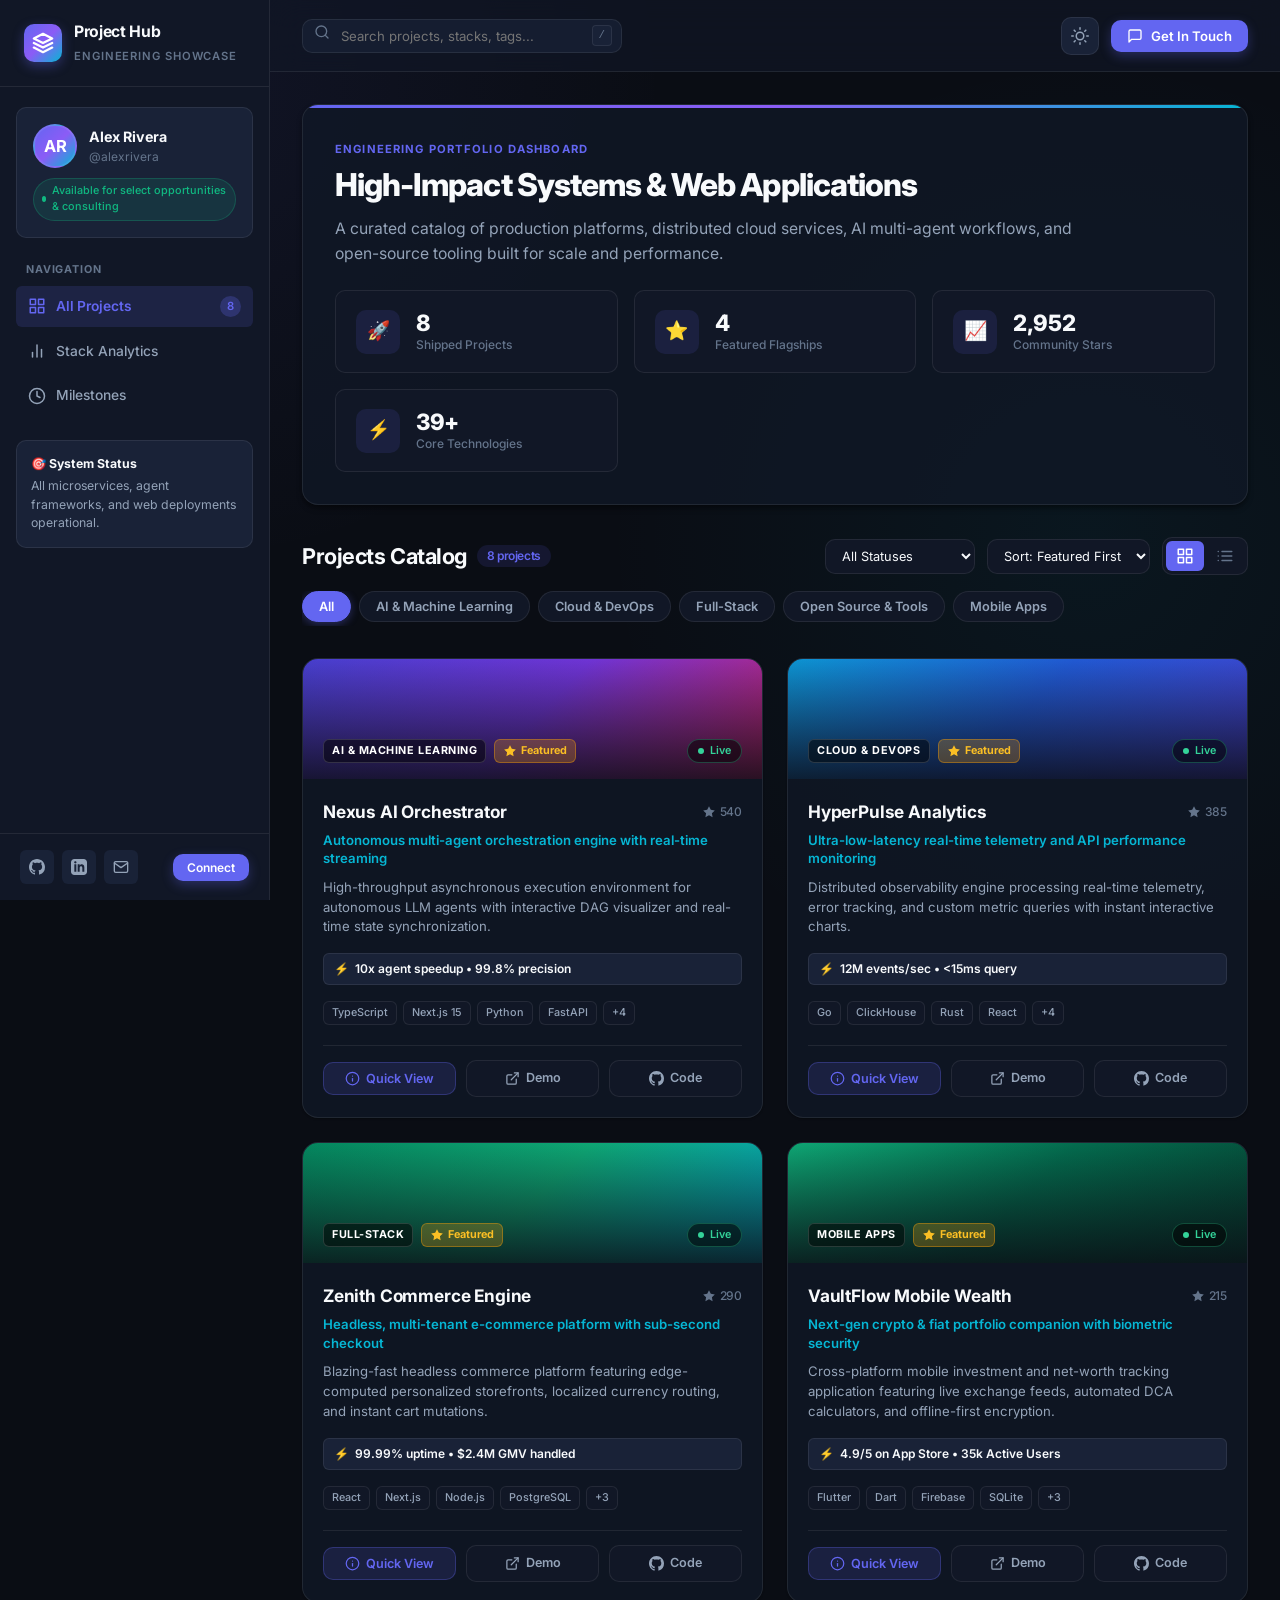
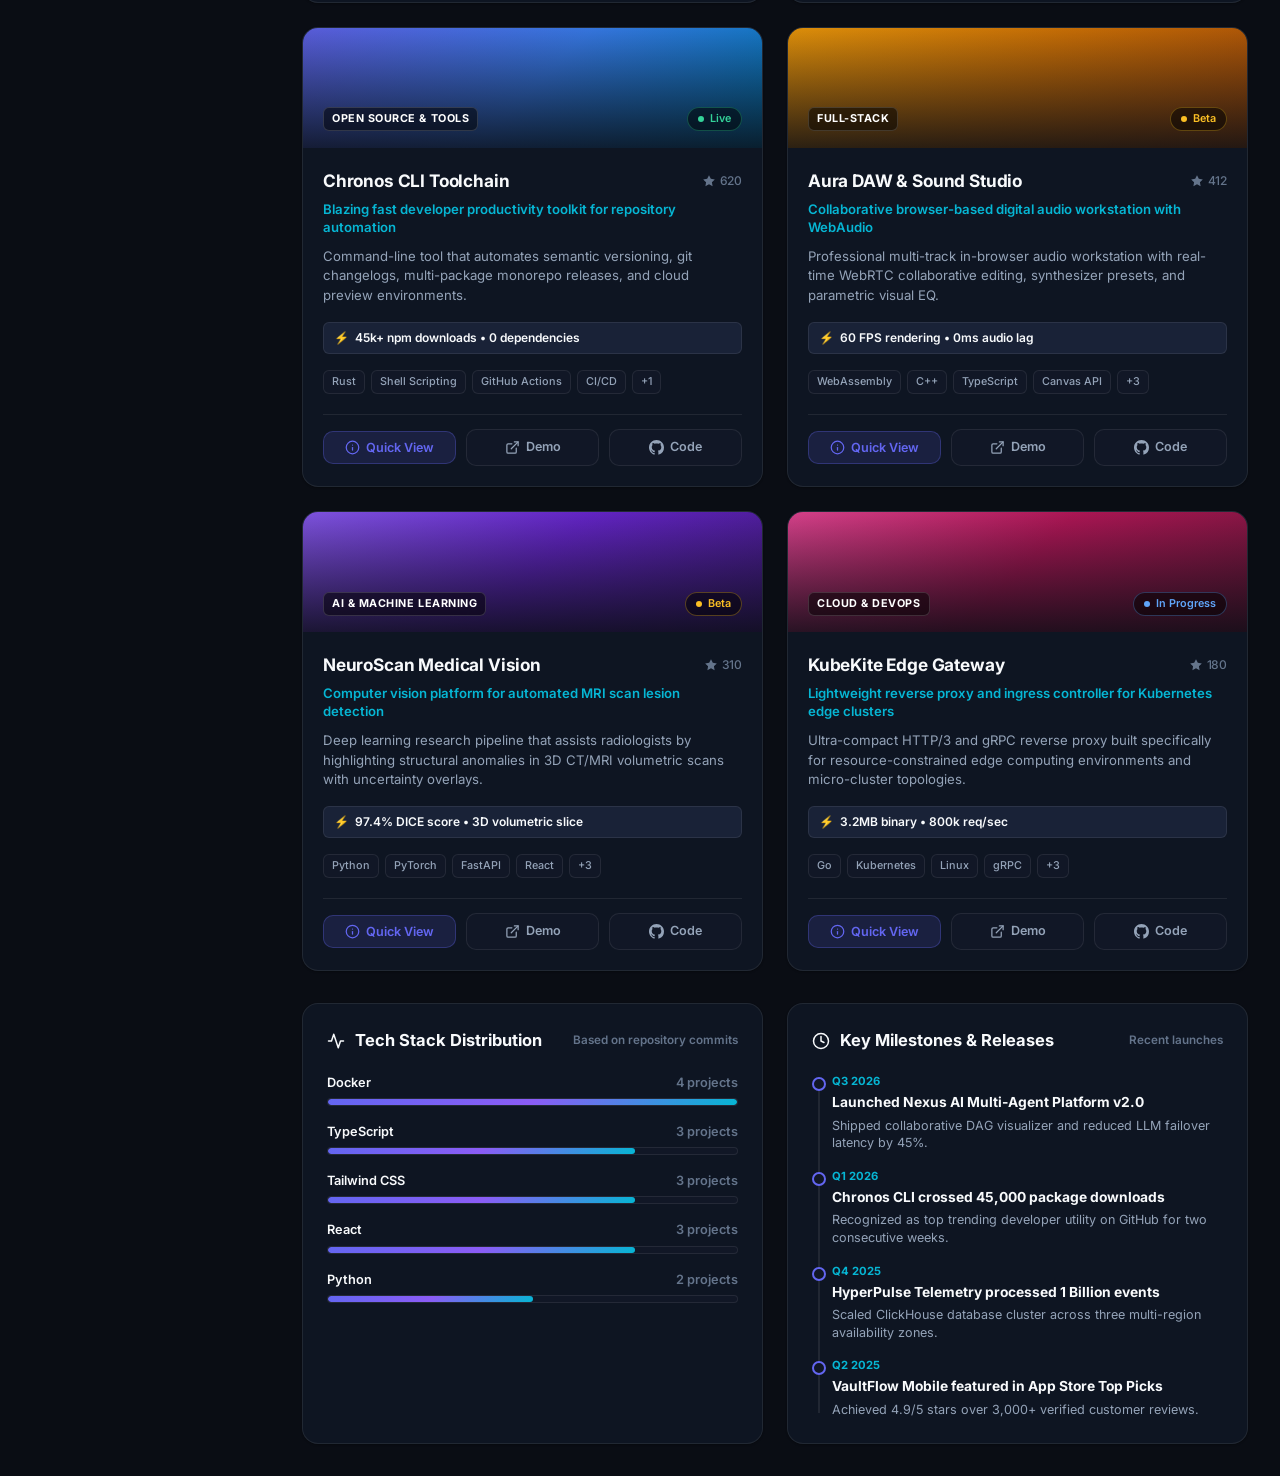
==== index.html @ 1ba1332b "feat: initial static dashboard webpage for project display" ====
<!DOCTYPE html>
<html lang="en" data-theme="dark">
<head>
  <meta charset="UTF-8">
  <meta name="viewport" content="width=device-width, initial-scale=1.0">
  <meta name="description" content="Project Hub - High Performance Portfolio & Project Showcase Dashboard">
  <title>Project Hub | Developer & Engineering Showcase Dashboard</title>
  <link rel="stylesheet" href="css/styles.css">
  <link rel="preconnect" href="https://fonts.googleapis.com">
  <link rel="preconnect" href="https://fonts.gstatic.com" crossorigin>
  <link href="https://fonts.googleapis.com/css2?family=Inter:wght@400;500;600;700;800&family=JetBrains+Mono:wght@400;500;600&display=swap" rel="stylesheet">
</head>
<body>

  <div class="app-container">
    <!-- Sidebar Navigation -->
    <aside class="sidebar" id="sidebar">
      <div class="sidebar-header">
        <div class="logo-wrapper">
          <div class="logo-icon">
            <svg width="22" height="22" viewBox="0 0 24 24" fill="none" stroke="currentColor" stroke-width="2.5" stroke-linecap="round" stroke-linejoin="round">
              <polygon points="12 2 2 7 12 12 22 7 12 2"></polygon>
              <polyline points="2 17 12 22 22 17"></polyline>
              <polyline points="2 12 12 17 22 12"></polyline>
            </svg>
          </div>
          <div class="logo-text">
            <h1>Project Hub</h1>
            <span>Engineering Showcase</span>
          </div>
        </div>
        <button class="sidebar-close-btn" id="sidebarCloseBtn" aria-label="Close menu">✕</button>
      </div>

      <div class="sidebar-content">
        <!-- Profile Widget -->
        <div class="sidebar-profile">
          <div class="profile-top">
            <div class="profile-avatar">AR</div>
            <div class="profile-info">
              <div class="profile-name" id="profileName">Alex Rivera</div>
              <div class="profile-handle" id="profileHandle">@alexrivera</div>
            </div>
          </div>
          <div class="profile-badge" id="profileStatus">
            <span class="pulse-dot"></span> Available for Hire
          </div>
        </div>

        <!-- Navigation Section -->
        <div>
          <div class="nav-section-title">Navigation</div>
          <ul class="nav-links">
            <li class="nav-item active">
              <a href="#showcase">
                <span class="nav-link-left">
                  <svg width="18" height="18" viewBox="0 0 24 24" fill="none" stroke="currentColor" stroke-width="2" stroke-linecap="round" stroke-linejoin="round"><rect x="3" y="3" width="7" height="7"></rect><rect x="14" y="3" width="7" height="7"></rect><rect x="14" y="14" width="7" height="7"></rect><rect x="3" y="14" width="7" height="7"></rect></svg>
                  All Projects
                </span>
                <span class="nav-badge" id="sidebarProjectCount">8</span>
              </a>
            </li>
            <li class="nav-item">
              <a href="#analytics">
                <span class="nav-link-left">
                  <svg width="18" height="18" viewBox="0 0 24 24" fill="none" stroke="currentColor" stroke-width="2" stroke-linecap="round" stroke-linejoin="round"><line x1="18" y1="20" x2="18" y2="10"></line><line x1="12" y1="20" x2="12" y2="4"></line><line x1="6" y1="20" x2="6" y2="14"></line></svg>
                  Stack Analytics
                </span>
              </a>
            </li>
            <li class="nav-item">
              <a href="#milestones">
                <span class="nav-link-left">
                  <svg width="18" height="18" viewBox="0 0 24 24" fill="none" stroke="currentColor" stroke-width="2" stroke-linecap="round" stroke-linejoin="round"><circle cx="12" cy="12" r="10"></circle><polyline points="12 6 12 12 16 14"></polyline></svg>
                  Milestones
                </span>
              </a>
            </li>
          </ul>
        </div>

        <!-- Quick Info Box -->
        <div style="background: var(--bg-tertiary); padding: 14px; border-radius: var(--radius-md); border: 1px solid var(--border-color); font-size: 0.82rem; color: var(--text-secondary); line-height: 1.5;">
          <strong style="color: var(--text-primary); display: block; margin-bottom: 4px;">🎯 System Status</strong>
          All microservices, agent frameworks, and web deployments operational.
        </div>
      </div>

      <div class="sidebar-footer">
        <div class="social-links">
          <a href="https://github.com" target="_blank" rel="noopener noreferrer" class="social-btn" title="GitHub">
            <svg width="16" height="16" viewBox="0 0 24 24" fill="currentColor"><path d="M12 0C5.37 0 0 5.37 0 12c0 5.31 3.435 9.795 8.205 11.385.6.105.825-.255.825-.57 0-.285-.015-1.23-.015-2.235-3.015.555-3.795-.735-4.035-1.41-.135-.345-.72-1.41-1.23-1.695-.42-.225-1.02-.78-.015-.795.945-.015 1.62.87 1.845 1.23 1.08 1.815 2.805 1.305 3.495.99.105-.78.42-1.305.765-1.605-2.67-.3-5.46-1.335-5.46-5.925 0-1.305.465-2.385 1.23-3.225-.12-.3-.54-1.53.12-3.18 0 0 1.005-.315 3.3 1.23.96-.27 1.98-.405 3-.405s2.04.135 3 .405c2.295-1.56 3.3-1.23 3.3-1.23.66 1.65.24 2.88.12 3.18.765.84 1.23 1.905 1.23 3.225 0 4.605-2.805 5.625-5.475 5.925.435.375.81 1.095.81 2.22 0 1.605-.015 2.895-.015 3.3 0 .315.225.69.825.57A12.02 12.02 0 0024 12c0-6.63-5.37-12-12-12z"/></svg>
          </a>
          <a href="https://linkedin.com" target="_blank" rel="noopener noreferrer" class="social-btn" title="LinkedIn">
            <svg width="16" height="16" viewBox="0 0 24 24" fill="currentColor"><path d="M19 0h-14c-2.761 0-5 2.239-5 5v14c0 2.761 2.239 5 5 5h14c2.762 0 5-2.239 5-5v-14c0-2.761-2.238-5-5-5zm-11 19h-3v-11h3v11zm-1.5-12.268c-.966 0-1.75-.79-1.75-1.764s.784-1.764 1.75-1.764 1.75.79 1.75 1.764-.783 1.764-1.75 1.764zm13.5 12.268h-3v-5.604c0-3.368-4-3.113-4 0v5.604h-3v-11h3v1.765c1.396-2.586 7-2.777 7 2.476v6.759z"/></svg>
          </a>
          <a href="mailto:alex.rivera.dev@example.com" class="social-btn btn-open-contact" title="Email">
            <svg width="16" height="16" viewBox="0 0 24 24" fill="none" stroke="currentColor" stroke-width="2" stroke-linecap="round" stroke-linejoin="round"><path d="M4 4h16c1.1 0 2 .9 2 2v12c0 1.1-.9 2-2 2H4c-1.1 0-2-.9-2-2V6c0-1.1.9-2 2-2z"></path><polyline points="22,6 12,13 2,6"></polyline></svg>
          </a>
        </div>
        <button class="action-btn primary btn-open-contact" style="padding: 6px 14px; font-size: 0.8rem;">
          Connect
        </button>
      </div>
    </aside>

    <!-- Main Content Area -->
    <main class="main-wrapper">
      <!-- Top Navbar -->
      <header class="top-navbar">
        <div class="navbar-left">
          <button class="mobile-menu-toggle" id="mobileMenuToggle" aria-label="Toggle navigation menu">
            <svg width="20" height="20" viewBox="0 0 24 24" fill="none" stroke="currentColor" stroke-width="2" stroke-linecap="round" stroke-linejoin="round"><line x1="3" y1="12" x2="21" y2="12"></line><line x1="3" y1="6" x2="21" y2="6"></line><line x1="3" y1="18" x2="21" y2="18"></line></svg>
          </button>
          
          <div class="search-box">
            <span class="search-icon">
              <svg width="16" height="16" viewBox="0 0 24 24" fill="none" stroke="currentColor" stroke-width="2" stroke-linecap="round" stroke-linejoin="round"><circle cx="11" cy="11" r="8"></circle><line x1="21" y1="21" x2="16.65" y2="16.65"></line></svg>
            </span>
            <input type="text" id="searchInput" class="search-input" placeholder="Search projects, stacks, tags..." autocomplete="off">
            <span class="search-shortcut">/</span>
          </div>
        </div>

        <div class="navbar-right">
          <button class="icon-button" id="themeToggleBtn" title="Toggle Dark/Light Mode" aria-label="Toggle theme">
            <!-- Dynamic icon inserted by js -->
          </button>

          <button class="action-btn primary btn-open-contact">
            <svg width="16" height="16" viewBox="0 0 24 24" fill="none" stroke="currentColor" stroke-width="2" stroke-linecap="round" stroke-linejoin="round"><path d="M21 15a2 2 0 0 1-2 2H7l-4 4V5a2 2 0 0 1 2-2h14a2 2 0 0 1 2 2z"></path></svg>
            Get In Touch
          </button>
        </div>
      </header>

      <!-- Dashboard Body -->
      <div class="dashboard-content">

        <!-- Hero Overview Banner with KPI Stat Cards -->
        <section class="hero-banner">
          <div class="hero-intro">
            <span class="hero-tag">Engineering Portfolio Dashboard</span>
            <h2 class="hero-title">High-Impact Systems & Web Applications</h2>
            <p class="hero-description">
              A curated catalog of production platforms, distributed cloud services, AI multi-agent workflows, and open-source tooling built for scale and performance.
            </p>
          </div>

          <!-- KPI Metric Highlights -->
          <div class="metrics-grid">
            <div class="metric-card">
              <div class="metric-icon-wrap">🚀</div>
              <div class="metric-info">
                <div class="metric-value" id="statTotalProjects">8</div>
                <div class="metric-label">Shipped Projects</div>
              </div>
            </div>

            <div class="metric-card">
              <div class="metric-icon-wrap">⭐</div>
              <div class="metric-info">
                <div class="metric-value" id="statFeaturedProjects">4</div>
                <div class="metric-label">Featured Flagships</div>
              </div>
            </div>

            <div class="metric-card">
              <div class="metric-icon-wrap">📈</div>
              <div class="metric-info">
                <div class="metric-value" id="statTotalStars">2,900+</div>
                <div class="metric-label">Community Stars</div>
              </div>
            </div>

            <div class="metric-card">
              <div class="metric-icon-wrap">⚡</div>
              <div class="metric-info">
                <div class="metric-value" id="statTotalTech">18+</div>
                <div class="metric-label">Core Technologies</div>
              </div>
            </div>
          </div>
        </section>

        <!-- Project Showcase Controls & Filters -->
        <section class="showcase-header" id="showcase">
          <div class="showcase-title-row">
            <h3 class="section-heading">
              Projects Catalog
              <span class="section-count-badge" id="projectCountBadge">8 projects</span>
            </h3>

            <div class="controls-right">
              <!-- Status Filter Dropdown -->
              <select id="statusSelect" class="select-control" aria-label="Filter by project status">
                <option value="all">All Statuses</option>
                <option value="featured">Featured Only</option>
                <option value="live">Live / Production</option>
                <option value="beta">Beta</option>
                <option value="in-progress">In Progress</option>
              </select>

              <!-- Sorting Dropdown -->
              <select id="sortSelect" class="select-control" aria-label="Sort projects">
                <option value="featured">Sort: Featured First</option>
                <option value="stars">Sort: Most Stars</option>
                <option value="newest">Sort: Newest First</option>
                <option value="title">Sort: Alphabetical</option>
              </select>

              <!-- View Switcher -->
              <div class="view-mode-toggle">
                <button class="view-btn active" id="viewGridBtn" title="Grid View" aria-label="Grid view">
                  <svg width="18" height="18" viewBox="0 0 24 24" fill="none" stroke="currentColor" stroke-width="2" stroke-linecap="round" stroke-linejoin="round"><rect x="3" y="3" width="7" height="7"></rect><rect x="14" y="3" width="7" height="7"></rect><rect x="14" y="14" width="7" height="7"></rect><rect x="3" y="14" width="7" height="7"></rect></svg>
                </button>
                <button class="view-btn" id="viewListBtn" title="List View" aria-label="List view">
                  <svg width="18" height="18" viewBox="0 0 24 24" fill="none" stroke="currentColor" stroke-width="2" stroke-linecap="round" stroke-linejoin="round"><line x1="8" y1="6" x2="21" y2="6"></line><line x1="8" y1="12" x2="21" y2="12"></line><line x1="8" y1="18" x2="21" y2="18"></line><line x1="3" y1="6" x2="3.01" y2="6"></line><line x1="3" y1="12" x2="3.01" y2="12"></line><line x1="3" y1="18" x2="3.01" y2="18"></line></svg>
                </button>
              </div>
            </div>
          </div>

          <!-- Category Filter Tabs -->
          <div class="category-tabs" id="categoryTabsContainer">
            <!-- Dynamic Category Pills generated by JS -->
          </div>
        </section>

        <!-- Projects Dynamic Rendering Container -->
        <section class="projects-container" id="projectsContainer">
          <!-- Dynamic cards injected here -->
        </section>

        <!-- Analytics & Milestones Dual Grid -->
        <section class="dashboard-grid-dual">
          <!-- Tech Stack Distribution -->
          <div class="widget-card" id="analytics">
            <div class="widget-header">
              <h4 class="widget-title">
                <svg width="18" height="18" viewBox="0 0 24 24" fill="none" stroke="currentColor" stroke-width="2" stroke-linecap="round" stroke-linejoin="round"><polyline points="22 12 18 12 15 21 9 3 6 12 2 12"></polyline></svg>
                Tech Stack Distribution
              </h4>
              <span style="font-size: 0.78rem; color: var(--text-muted); font-weight: 600;">Based on repository commits</span>
            </div>
            <div class="skills-bars" id="skillsContainer">
              <!-- Dynamically rendered -->
            </div>
          </div>

          <!-- Milestones & Activity Timeline -->
          <div class="widget-card" id="milestones">
            <div class="widget-header">
              <h4 class="widget-title">
                <svg width="18" height="18" viewBox="0 0 24 24" fill="none" stroke="currentColor" stroke-width="2" stroke-linecap="round" stroke-linejoin="round"><circle cx="12" cy="12" r="10"></circle><polyline points="12 6 12 12 16 14"></polyline></svg>
                Key Milestones & Releases
              </h4>
              <span style="font-size: 0.78rem; color: var(--text-muted); font-weight: 600;">Recent launches</span>
            </div>
            <div class="timeline-list" id="milestonesContainer">
              <!-- Dynamically rendered -->
            </div>
          </div>
        </section>

      </div>
    </main>
  </div>

  <!-- Project Detail Modal -->
  <div class="modal-overlay" id="modalOverlay" role="dialog" aria-modal="true" aria-labelledby="modalProjectTitle">
    <div class="modal-box" id="modalBox">
      <!-- Injected dynamically on card selection -->
    </div>
  </div>

  <!-- Contact & Connect Modal -->
  <div class="modal-overlay" id="contactModal" role="dialog" aria-modal="true" aria-labelledby="contactTitle">
    <div class="modal-box" style="max-width: 580px;">
      <div class="modal-banner" style="background: linear-gradient(135deg, #4f46e5 0%, #06b6d4 100%);">
        <button class="modal-close-btn" id="contactCloseBtn" aria-label="Close dialog">✕</button>
        <div class="modal-banner-content">
          <h3 id="contactTitle" style="color: #ffffff; font-size: 1.4rem; font-weight: 800;">Let's Connect</h3>
          <p style="color: rgba(255,255,255,0.85); font-size: 0.88rem;">Open for engineering opportunities, advising, and collaborations.</p>
        </div>
      </div>

      <div class="modal-body">
        <div class="contact-grid">
          <a href="https://github.com" target="_blank" rel="noopener noreferrer" class="contact-card-btn">
            <div class="contact-card-icon">
              <svg width="20" height="20" viewBox="0 0 24 24" fill="currentColor"><path d="M12 0C5.37 0 0 5.37 0 12c0 5.31 3.435 9.795 8.205 11.385.6.105.825-.255.825-.57 0-.285-.015-1.23-.015-2.235-3.015.555-3.795-.735-4.035-1.41-.135-.345-.72-1.41-1.23-1.695-.42-.225-1.02-.78-.015-.795.945-.015 1.62.87 1.845 1.23 1.08 1.815 2.805 1.305 3.495.99.105-.78.42-1.305.765-1.605-2.67-.3-5.46-1.335-5.46-5.925 0-1.305.465-2.385 1.23-3.225-.12-.3-.54-1.53.12-3.18 0 0 1.005-.315 3.3 1.23.96-.27 1.98-.405 3-.405s2.04.135 3 .405c2.295-1.56 3.3-1.23 3.3-1.23.66 1.65.24 2.88.12 3.18.765.84 1.23 1.905 1.23 3.225 0 4.605-2.805 5.625-5.475 5.925.435.375.81 1.095.81 2.22 0 1.605-.015 2.895-.015 3.3 0 .315.225.69.825.57A12.02 12.02 0 0024 12c0-6.63-5.37-12-12-12z"/></svg>
            </div>
            <div class="contact-card-info">
              <h4>GitHub</h4>
              <p>Explore repositories</p>
            </div>
          </a>

          <a href="https://linkedin.com" target="_blank" rel="noopener noreferrer" class="contact-card-btn">
            <div class="contact-card-icon">
              <svg width="20" height="20" viewBox="0 0 24 24" fill="currentColor"><path d="M19 0h-14c-2.761 0-5 2.239-5 5v14c0 2.761 2.239 5 5 5h14c2.762 0 5-2.239 5-5v-14c0-2.761-2.238-5-5-5zm-11 19h-3v-11h3v11zm-1.5-12.268c-.966 0-1.75-.79-1.75-1.764s.784-1.764 1.75-1.764 1.75.79 1.75 1.764-.783 1.764-1.75 1.764zm13.5 12.268h-3v-5.604c0-3.368-4-3.113-4 0v5.604h-3v-11h3v1.765c1.396-2.586 7-2.777 7 2.476v6.759z"/></svg>
            </div>
            <div class="contact-card-info">
              <h4>LinkedIn</h4>
              <p>Professional network</p>
            </div>
          </a>

          <button class="contact-card-btn" id="copyEmailBtn">
            <div class="contact-card-icon">
              <svg width="20" height="20" viewBox="0 0 24 24" fill="none" stroke="currentColor" stroke-width="2" stroke-linecap="round" stroke-linejoin="round"><rect x="9" y="9" width="13" height="13" rx="2" ry="2"></rect><path d="M5 15H4a2 2 0 0 1-2-2V4a2 2 0 0 1 2-2h9a2 2 0 0 1 2 2v1"></path></svg>
            </div>
            <div class="contact-card-info">
              <h4>Copy Email</h4>
              <p>alex.rivera.dev@example.com</p>
            </div>
          </button>

          <a href="https://twitter.com" target="_blank" rel="noopener noreferrer" class="contact-card-btn">
            <div class="contact-card-icon">
              <svg width="20" height="20" viewBox="0 0 24 24" fill="currentColor"><path d="M23.953 4.57a10 10 0 01-2.825.775 4.958 4.958 0 002.163-2.723c-.951.555-2.005.959-3.127 1.184a4.92 4.92 0 00-8.384 4.482C7.69 8.095 4.067 6.13 1.64 3.162a4.822 4.822 0 00-.666 2.475c0 1.71.87 3.213 2.188 4.096a4.904 4.904 0 01-2.228-.616v.06a4.923 4.923 0 003.946 4.827 4.996 4.996 0 01-2.212.085 4.936 4.936 0 004.604 3.417 9.867 9.867 0 01-6.102 2.105c-.39 0-.779-.023-1.17-.067a13.995 13.995 0 007.557 2.209c9.053 0 13.998-7.496 13.998-13.985 0-.21 0-.42-.015-.63A9.936 9.936 0 0024 4.59z"/></svg>
            </div>
            <div class="contact-card-info">
              <h4>Twitter / X</h4>
              <p>Tech thoughts & updates</p>
            </div>
          </a>
        </div>
      </div>
    </div>
  </div>

  <!-- Floating Toast Notifications Container -->
  <div class="toast-container" id="toastContainer"></div>

  <!-- Scripts -->
  <script src="js/projects.js"></script>
  <script src="js/app.js"></script>
</body>
</html>
---- css/styles.css ----
/* ==========================================================================
   Project Hub & Showcase Dashboard Stylesheet
   Modern, responsive, glassmorphic design system with dark/light mode support
   ========================================================================== */

/* --------------------------------------------------
   CSS Variables & Design Tokens
   -------------------------------------------------- */
:root {
  /* Color Palette - Dark Mode Default */
  --bg-primary: #0a0d14;
  --bg-secondary: #111726;
  --bg-tertiary: #192237;
  --bg-card: rgba(17, 24, 39, 0.75);
  --bg-card-hover: rgba(26, 36, 58, 0.85);
  --bg-glass: rgba(17, 24, 39, 0.65);
  --bg-input: #151d30;
  
  --border-color: rgba(255, 255, 255, 0.08);
  --border-hover: rgba(99, 102, 241, 0.4);
  --border-active: #6366f1;

  --text-primary: #f8fafc;
  --text-secondary: #94a3b8;
  --text-muted: #64748b;
  --text-inverse: #0f172a;

  --accent-primary: #6366f1;       /* Indigo */
  --accent-primary-hover: #4f46e5;
  --accent-secondary: #06b6d4;     /* Cyan */
  --accent-gradient: linear-gradient(135deg, #6366f1 0%, #8b5cf6 50%, #06b6d4 100%);
  --accent-glow: rgba(99, 102, 241, 0.25);

  --status-live: #10b981;
  --status-beta: #f59e0b;
  --status-progress: #3b82f6;
  --status-archived: #64748b;

  /* Elevation Shadows */
  --shadow-sm: 0 1px 2px 0 rgba(0, 0, 0, 0.3);
  --shadow-md: 0 4px 6px -1px rgba(0, 0, 0, 0.4), 0 2px 4px -2px rgba(0, 0, 0, 0.3);
  --shadow-lg: 0 10px 15px -3px rgba(0, 0, 0, 0.5), 0 4px 6px -4px rgba(0, 0, 0, 0.4);
  --shadow-xl: 0 20px 25px -5px rgba(0, 0, 0, 0.6), 0 8px 10px -6px rgba(0, 0, 0, 0.5);
  --shadow-glow: 0 0 25px rgba(99, 102, 241, 0.25);

  /* Layout dimensions */
  --sidebar-width: 270px;
  --header-height: 72px;
  --radius-sm: 6px;
  --radius-md: 10px;
  --radius-lg: 16px;
  --radius-full: 9999px;

  /* Transitions */
  --transition-fast: 0.15s ease;
  --transition-normal: 0.25s cubic-bezier(0.4, 0, 0.2, 1);
  --transition-slow: 0.4s cubic-bezier(0.4, 0, 0.2, 1);
}

/* Light Mode Overrides */
[data-theme="light"] {
  --bg-primary: #f8fafc;
  --bg-secondary: #ffffff;
  --bg-tertiary: #f1f5f9;
  --bg-card: rgba(255, 255, 255, 0.9);
  --bg-card-hover: #ffffff;
  --bg-glass: rgba(255, 255, 255, 0.8);
  --bg-input: #f8fafc;

  --border-color: rgba(0, 0, 0, 0.08);
  --border-hover: rgba(99, 102, 241, 0.4);
  --border-active: #6366f1;

  --text-primary: #0f172a;
  --text-secondary: #475569;
  --text-muted: #94a3b8;
  --text-inverse: #ffffff;

  --shadow-sm: 0 1px 3px 0 rgba(0, 0, 0, 0.06);
  --shadow-md: 0 4px 6px -1px rgba(0, 0, 0, 0.07);
  --shadow-lg: 0 10px 15px -3px rgba(0, 0, 0, 0.08);
  --shadow-xl: 0 20px 25px -5px rgba(0, 0, 0, 0.1);
  --shadow-glow: 0 0 25px rgba(99, 102, 241, 0.15);
}

/* --------------------------------------------------
   Reset & Base Typography
   -------------------------------------------------- */
*, *::before, *::after {
  box-sizing: border-box;
  margin: 0;
  padding: 0;
}

html {
  font-family: -apple-system, BlinkMacSystemFont, "Segoe UI", Roboto, "Inter", "Helvetica Neue", Arial, sans-serif;
  font-size: 15px;
  line-height: 1.5;
  color: var(--text-primary);
  background-color: var(--bg-primary);
  scroll-behavior: smooth;
  -webkit-font-smoothing: antialiased;
  -moz-osx-font-smoothing: grayscale;
}

body {
  min-height: 100vh;
  display: flex;
  background-color: var(--bg-primary);
  background-image: 
    radial-gradient(circle at 15% 10%, rgba(99, 102, 241, 0.08) 0%, transparent 35%),
    radial-gradient(circle at 85% 60%, rgba(6, 182, 212, 0.06) 0%, transparent 40%);
  background-attachment: fixed;
  overflow-x: hidden;
}

a {
  color: inherit;
  text-decoration: none;
}

button {
  cursor: pointer;
  border: none;
  background: none;
  font-family: inherit;
  font-size: inherit;
  color: inherit;
}

input, select {
  font-family: inherit;
  font-size: inherit;
  color: inherit;
}

/* --------------------------------------------------
   App Layout
   -------------------------------------------------- */
.app-container {
  display: flex;
  width: 100%;
  min-height: 100vh;
  position: relative;
}

/* --------------------------------------------------
   Sidebar
   -------------------------------------------------- */
.sidebar {
  width: var(--sidebar-width);
  height: 100vh;
  position: fixed;
  top: 0;
  left: 0;
  background: var(--bg-secondary);
  border-right: 1px solid var(--border-color);
  display: flex;
  flex-direction: column;
  z-index: 100;
  transition: transform var(--transition-normal);
  backdrop-filter: blur(12px);
  -webkit-backdrop-filter: blur(12px);
}

.sidebar-header {
  padding: 20px 24px;
  display: flex;
  align-items: center;
  justify-content: space-between;
  border-bottom: 1px solid var(--border-color);
}

.logo-wrapper {
  display: flex;
  align-items: center;
  gap: 12px;
}

.logo-icon {
  width: 38px;
  height: 38px;
  border-radius: var(--radius-md);
  background: var(--accent-gradient);
  display: flex;
  align-items: center;
  justify-content: center;
  color: #ffffff;
  box-shadow: 0 4px 12px rgba(99, 102, 241, 0.35);
}

.logo-text h1 {
  font-size: 1.05rem;
  font-weight: 700;
  letter-spacing: -0.02em;
  color: var(--text-primary);
}

.logo-text span {
  font-size: 0.75rem;
  color: var(--text-muted);
  text-transform: uppercase;
  letter-spacing: 0.08em;
  font-weight: 600;
}

.sidebar-close-btn {
  display: none;
  padding: 6px;
  border-radius: var(--radius-sm);
  color: var(--text-secondary);
}

.sidebar-content {
  flex: 1;
  overflow-y: auto;
  padding: 20px 16px;
  display: flex;
  flex-direction: column;
  gap: 24px;
}

/* Profile summary widget in sidebar */
.sidebar-profile {
  background: var(--bg-tertiary);
  border: 1px solid var(--border-color);
  border-radius: var(--radius-md);
  padding: 16px;
  display: flex;
  flex-direction: column;
  gap: 10px;
}

.profile-top {
  display: flex;
  align-items: center;
  gap: 12px;
}

.profile-avatar {
  width: 44px;
  height: 44px;
  border-radius: 50%;
  background: var(--accent-gradient);
  display: flex;
  align-items: center;
  justify-content: center;
  font-weight: 700;
  font-size: 1.1rem;
  color: #ffffff;
  border: 2px solid var(--border-color);
}

.profile-info {
  flex: 1;
  overflow: hidden;
}

.profile-name {
  font-weight: 700;
  font-size: 0.95rem;
  white-space: nowrap;
  overflow: hidden;
  text-overflow: ellipsis;
}

.profile-handle {
  font-size: 0.8rem;
  color: var(--text-muted);
}

.profile-badge {
  display: inline-flex;
  align-items: center;
  gap: 6px;
  font-size: 0.72rem;
  padding: 4px 8px;
  border-radius: var(--radius-full);
  background: rgba(16, 185, 129, 0.12);
  color: #10b981;
  border: 1px solid rgba(16, 185, 129, 0.25);
  font-weight: 500;
}

.pulse-dot {
  width: 6px;
  height: 6px;
  border-radius: 50%;
  background: #10b981;
  box-shadow: 0 0 0 0 rgba(16, 185, 129, 0.7);
  animation: pulse-ring 2s infinite;
}

@keyframes pulse-ring {
  0% { box-shadow: 0 0 0 0 rgba(16, 185, 129, 0.7); }
  70% { box-shadow: 0 0 0 6px rgba(16, 185, 129, 0); }
  100% { box-shadow: 0 0 0 0 rgba(16, 185, 129, 0); }
}

/* Nav sections */
.nav-section-title {
  font-size: 0.72rem;
  text-transform: uppercase;
  letter-spacing: 0.08em;
  color: var(--text-muted);
  font-weight: 700;
  padding: 0 10px 8px;
}

.nav-links {
  list-style: none;
  display: flex;
  flex-direction: column;
  gap: 4px;
}

.nav-item a {
  display: flex;
  align-items: center;
  justify-content: space-between;
  padding: 10px 12px;
  border-radius: var(--radius-sm);
  color: var(--text-secondary);
  font-weight: 500;
  font-size: 0.92rem;
  transition: all var(--transition-fast);
}

.nav-item a:hover {
  background: var(--bg-tertiary);
  color: var(--text-primary);
}

.nav-item.active a {
  background: rgba(99, 102, 241, 0.15);
  color: var(--accent-primary);
  font-weight: 600;
}

.nav-link-left {
  display: flex;
  align-items: center;
  gap: 10px;
}

.nav-badge {
  font-size: 0.75rem;
  padding: 2px 7px;
  border-radius: var(--radius-full);
  background: var(--bg-tertiary);
  color: var(--text-muted);
}

.nav-item.active .nav-badge {
  background: rgba(99, 102, 241, 0.25);
  color: var(--accent-primary);
}

.sidebar-footer {
  padding: 16px 20px;
  border-top: 1px solid var(--border-color);
  display: flex;
  align-items: center;
  justify-content: space-between;
}

.social-links {
  display: flex;
  align-items: center;
  gap: 8px;
}

.social-btn {
  width: 34px;
  height: 34px;
  border-radius: var(--radius-sm);
  display: flex;
  align-items: center;
  justify-content: center;
  color: var(--text-secondary);
  background: var(--bg-tertiary);
  transition: all var(--transition-fast);
}

.social-btn:hover {
  color: var(--accent-primary);
  background: rgba(99, 102, 241, 0.15);
  transform: translateY(-2px);
}

/* --------------------------------------------------
   Main Content Area
   -------------------------------------------------- */
.main-wrapper {
  margin-left: var(--sidebar-width);
  flex: 1;
  min-height: 100vh;
  display: flex;
  flex-direction: column;
}

/* Top Navbar */
.top-navbar {
  height: var(--header-height);
  position: sticky;
  top: 0;
  z-index: 90;
  background: var(--bg-glass);
  backdrop-filter: blur(16px);
  -webkit-backdrop-filter: blur(16px);
  border-bottom: 1px solid var(--border-color);
  display: flex;
  align-items: center;
  justify-content: space-between;
  padding: 0 32px;
}

.navbar-left {
  display: flex;
  align-items: center;
  gap: 16px;
}

.mobile-menu-toggle {
  display: none;
  padding: 8px;
  border-radius: var(--radius-sm);
  color: var(--text-secondary);
  background: var(--bg-tertiary);
}

.search-box {
  position: relative;
  display: flex;
  align-items: center;
  width: 320px;
}

.search-icon {
  position: absolute;
  left: 12px;
  color: var(--text-muted);
  pointer-events: none;
}

.search-input {
  width: 100%;
  padding: 8px 36px 8px 38px;
  background: var(--bg-input);
  border: 1px solid var(--border-color);
  border-radius: var(--radius-md);
  font-size: 0.88rem;
  color: var(--text-primary);
  transition: all var(--transition-fast);
}

.search-input:focus {
  outline: none;
  border-color: var(--accent-primary);
  box-shadow: 0 0 0 3px rgba(99, 102, 241, 0.18);
}

.search-shortcut {
  position: absolute;
  right: 10px;
  background: var(--bg-tertiary);
  border: 1px solid var(--border-color);
  border-radius: 4px;
  padding: 1px 6px;
  font-size: 0.72rem;
  color: var(--text-muted);
  font-family: monospace;
}

.navbar-right {
  display: flex;
  align-items: center;
  gap: 12px;
}

.action-btn {
  display: inline-flex;
  align-items: center;
  gap: 8px;
  padding: 8px 16px;
  border-radius: var(--radius-md);
  font-size: 0.88rem;
  font-weight: 600;
  transition: all var(--transition-fast);
}

.action-btn.primary {
  background: var(--accent-primary);
  color: #ffffff;
  box-shadow: 0 4px 12px rgba(99, 102, 241, 0.3);
}

.action-btn.primary:hover {
  background: var(--accent-primary-hover);
  transform: translateY(-1px);
}

.action-btn.secondary {
  background: var(--bg-tertiary);
  border: 1px solid var(--border-color);
  color: var(--text-primary);
}

.action-btn.secondary:hover {
  border-color: var(--border-hover);
  background: var(--bg-card-hover);
}

.icon-button {
  width: 38px;
  height: 38px;
  border-radius: var(--radius-md);
  display: flex;
  align-items: center;
  justify-content: center;
  background: var(--bg-tertiary);
  border: 1px solid var(--border-color);
  color: var(--text-secondary);
  transition: all var(--transition-fast);
}

.icon-button:hover {
  color: var(--text-primary);
  border-color: var(--border-hover);
}

/* --------------------------------------------------
   Dashboard Content Container
   -------------------------------------------------- */
.dashboard-content {
  flex: 1;
  padding: 32px;
  max-width: 1400px;
  width: 100%;
  margin: 0 auto;
  display: flex;
  flex-direction: column;
  gap: 32px;
}

/* Hero & KPI Metrics Section */
.hero-banner {
  background: var(--bg-card);
  border: 1px solid var(--border-color);
  border-radius: var(--radius-lg);
  padding: 32px;
  position: relative;
  overflow: hidden;
  box-shadow: var(--shadow-md);
}

.hero-banner::before {
  content: "";
  position: absolute;
  top: 0;
  left: 0;
  right: 0;
  height: 3px;
  background: var(--accent-gradient);
}

.hero-intro {
  max-width: 760px;
}

.hero-tag {
  display: inline-block;
  font-size: 0.75rem;
  text-transform: uppercase;
  letter-spacing: 0.1em;
  font-weight: 700;
  color: var(--accent-primary);
  margin-bottom: 8px;
}

.hero-title {
  font-size: 2.1rem;
  font-weight: 800;
  letter-spacing: -0.03em;
  line-height: 1.2;
  margin-bottom: 12px;
}

.hero-description {
  font-size: 1.05rem;
  color: var(--text-secondary);
  line-height: 1.6;
}

/* Metrics Row */
.metrics-grid {
  display: grid;
  grid-template-columns: repeat(auto-fit, minmax(220px, 1fr));
  gap: 16px;
  margin-top: 24px;
}

.metric-card {
  background: var(--bg-secondary);
  border: 1px solid var(--border-color);
  border-radius: var(--radius-md);
  padding: 18px 20px;
  display: flex;
  align-items: center;
  gap: 16px;
  transition: all var(--transition-fast);
}

.metric-card:hover {
  border-color: var(--border-hover);
  transform: translateY(-2px);
  box-shadow: var(--shadow-sm);
}

.metric-icon-wrap {
  width: 44px;
  height: 44px;
  border-radius: var(--radius-md);
  display: flex;
  align-items: center;
  justify-content: center;
  font-size: 1.25rem;
  background: rgba(99, 102, 241, 0.12);
  color: var(--accent-primary);
}

.metric-info .metric-value {
  font-size: 1.5rem;
  font-weight: 800;
  letter-spacing: -0.02em;
  color: var(--text-primary);
  line-height: 1.2;
}

.metric-info .metric-label {
  font-size: 0.8rem;
  color: var(--text-muted);
  font-weight: 500;
}

/* --------------------------------------------------
   Projects Showcase Controls & Filters
   -------------------------------------------------- */
.showcase-header {
  display: flex;
  flex-direction: column;
  gap: 16px;
}

.showcase-title-row {
  display: flex;
  align-items: center;
  justify-content: space-between;
  flex-wrap: wrap;
  gap: 16px;
}

.section-heading {
  font-size: 1.45rem;
  font-weight: 700;
  letter-spacing: -0.02em;
  display: flex;
  align-items: center;
  gap: 10px;
}

.section-count-badge {
  font-size: 0.8rem;
  font-weight: 600;
  color: var(--accent-primary);
  background: rgba(99, 102, 241, 0.12);
  padding: 2px 10px;
  border-radius: var(--radius-full);
}

.controls-right {
  display: flex;
  align-items: center;
  gap: 12px;
  flex-wrap: wrap;
}

.select-control {
  padding: 8px 12px;
  background: var(--bg-secondary);
  border: 1px solid var(--border-color);
  border-radius: var(--radius-md);
  color: var(--text-primary);
  font-size: 0.85rem;
  outline: none;
  cursor: pointer;
  transition: all var(--transition-fast);
}

.select-control:focus {
  border-color: var(--accent-primary);
}

.view-mode-toggle {
  display: flex;
  background: var(--bg-secondary);
  border: 1px solid var(--border-color);
  border-radius: var(--radius-md);
  padding: 3px;
  gap: 2px;
}

.view-btn {
  padding: 6px 10px;
  border-radius: var(--radius-sm);
  color: var(--text-muted);
  display: flex;
  align-items: center;
  justify-content: center;
  transition: all var(--transition-fast);
}

.view-btn:hover {
  color: var(--text-primary);
}

.view-btn.active {
  background: var(--accent-primary);
  color: #ffffff;
}

/* Category filter tabs */
.category-tabs {
  display: flex;
  align-items: center;
  gap: 8px;
  overflow-x: auto;
  padding-bottom: 4px;
  scrollbar-width: none;
}

.category-tabs::-webkit-scrollbar {
  display: none;
}

.tab-btn {
  padding: 7px 16px;
  border-radius: var(--radius-full);
  font-size: 0.85rem;
  font-weight: 600;
  color: var(--text-secondary);
  background: var(--bg-secondary);
  border: 1px solid var(--border-color);
  white-space: nowrap;
  transition: all var(--transition-fast);
}

.tab-btn:hover {
  color: var(--text-primary);
  border-color: var(--border-hover);
  background: var(--bg-tertiary);
}

.tab-btn.active {
  background: var(--accent-primary);
  color: #ffffff;
  border-color: var(--accent-primary);
  box-shadow: 0 2px 8px rgba(99, 102, 241, 0.35);
}

/* --------------------------------------------------
   Projects Grid View
   -------------------------------------------------- */
.projects-container {
  min-height: 300px;
}

.projects-grid {
  display: grid;
  grid-template-columns: repeat(auto-fill, minmax(350px, 1fr));
  gap: 24px;
}

.project-card {
  background: var(--bg-card);
  border: 1px solid var(--border-color);
  border-radius: var(--radius-lg);
  overflow: hidden;
  display: flex;
  flex-direction: column;
  box-shadow: var(--shadow-sm);
  transition: all var(--transition-normal);
  position: relative;
}

.project-card:hover {
  transform: translateY(-4px);
  border-color: var(--border-hover);
  box-shadow: var(--shadow-lg), var(--shadow-glow);
}

.card-banner {
  height: 120px;
  position: relative;
  display: flex;
  align-items: flex-end;
  justify-content: space-between;
  padding: 16px 20px;
  overflow: hidden;
}

.card-banner::before {
  content: "";
  position: absolute;
  top: 0;
  left: 0;
  right: 0;
  bottom: 0;
  background: linear-gradient(180deg, rgba(0, 0, 0, 0.1) 0%, rgba(10, 13, 20, 0.85) 100%);
  pointer-events: none;
}

.banner-badge-group {
  position: relative;
  z-index: 2;
  display: flex;
  align-items: center;
  gap: 8px;
}

.category-chip {
  font-size: 0.72rem;
  font-weight: 700;
  text-transform: uppercase;
  letter-spacing: 0.05em;
  padding: 3px 8px;
  border-radius: var(--radius-sm);
  background: rgba(0, 0, 0, 0.5);
  backdrop-filter: blur(8px);
  color: #ffffff;
  border: 1px solid rgba(255, 255, 255, 0.15);
}

.featured-chip {
  font-size: 0.72rem;
  font-weight: 700;
  display: inline-flex;
  align-items: center;
  gap: 4px;
  padding: 3px 8px;
  border-radius: var(--radius-sm);
  background: rgba(245, 158, 11, 0.25);
  color: #fbbf24;
  border: 1px solid rgba(245, 158, 11, 0.4);
}

.status-chip {
  position: relative;
  z-index: 2;
  font-size: 0.72rem;
  font-weight: 600;
  padding: 3px 10px;
  border-radius: var(--radius-full);
  display: inline-flex;
  align-items: center;
  gap: 6px;
  background: rgba(0, 0, 0, 0.5);
  backdrop-filter: blur(8px);
}

.status-chip.status-live {
  color: #34d399;
  border: 1px solid rgba(52, 211, 153, 0.3);
}

.status-chip.status-beta {
  color: #fbbf24;
  border: 1px solid rgba(251, 191, 36, 0.3);
}

.status-chip.status-in-progress {
  color: #60a5fa;
  border: 1px solid rgba(96, 165, 250, 0.3);
}

.status-chip.status-archived {
  color: #94a3b8;
  border: 1px solid rgba(148, 163, 184, 0.3);
}

.card-body {
  padding: 20px;
  flex: 1;
  display: flex;
  flex-direction: column;
}

.card-title {
  font-size: 1.15rem;
  font-weight: 700;
  letter-spacing: -0.01em;
  margin-bottom: 6px;
  color: var(--text-primary);
  display: flex;
  align-items: center;
  justify-content: space-between;
}

.card-stars {
  font-size: 0.8rem;
  font-weight: 500;
  color: var(--text-muted);
  display: inline-flex;
  align-items: center;
  gap: 4px;
}

.card-tagline {
  font-size: 0.88rem;
  font-weight: 600;
  color: var(--accent-secondary);
  margin-bottom: 10px;
  line-height: 1.4;
}

.card-summary {
  font-size: 0.88rem;
  color: var(--text-secondary);
  line-height: 1.5;
  margin-bottom: 16px;
  flex: 1;
}

.card-metrics-highlight {
  font-size: 0.8rem;
  font-weight: 600;
  color: var(--text-primary);
  background: var(--bg-tertiary);
  border: 1px solid var(--border-color);
  padding: 6px 10px;
  border-radius: var(--radius-sm);
  margin-bottom: 16px;
  display: flex;
  align-items: center;
  gap: 6px;
}

.tech-tag-list {
  display: flex;
  flex-wrap: wrap;
  gap: 6px;
  margin-bottom: 20px;
}

.tech-tag {
  font-size: 0.72rem;
  font-weight: 500;
  padding: 3px 8px;
  border-radius: var(--radius-sm);
  background: var(--bg-secondary);
  color: var(--text-secondary);
  border: 1px solid var(--border-color);
}

.card-actions {
  display: flex;
  align-items: center;
  gap: 10px;
  padding-top: 14px;
  border-top: 1px solid var(--border-color);
}

.card-btn {
  flex: 1;
  display: inline-flex;
  align-items: center;
  justify-content: center;
  gap: 6px;
  padding: 8px 12px;
  border-radius: var(--radius-md);
  font-size: 0.84rem;
  font-weight: 600;
  transition: all var(--transition-fast);
}

.card-btn.primary {
  background: rgba(99, 102, 241, 0.15);
  color: var(--accent-primary);
  border: 1px solid rgba(99, 102, 241, 0.3);
}

.card-btn.primary:hover {
  background: var(--accent-primary);
  color: #ffffff;
}

.card-btn.secondary {
  background: var(--bg-secondary);
  color: var(--text-secondary);
  border: 1px solid var(--border-color);
}

.card-btn.secondary:hover {
  color: var(--text-primary);
  border-color: var(--border-hover);
}

/* --------------------------------------------------
   Projects List View
   -------------------------------------------------- */
.projects-list {
  display: flex;
  flex-direction: column;
  gap: 16px;
}

.projects-list .project-card {
  flex-direction: row;
  align-items: stretch;
}

.projects-list .card-banner {
  width: 220px;
  height: auto;
  min-height: 160px;
  flex-shrink: 0;
  flex-direction: column;
  align-items: flex-start;
  justify-content: space-between;
}

.projects-list .card-body {
  padding: 20px 24px;
}

.projects-list .card-actions {
  flex-direction: column;
  justify-content: center;
  width: 170px;
  padding: 20px 24px;
  border-top: none;
  border-left: 1px solid var(--border-color);
}

.projects-list .card-btn {
  width: 100%;
}

/* --------------------------------------------------
   Empty State
   -------------------------------------------------- */
.empty-state {
  text-align: center;
  padding: 64px 20px;
  background: var(--bg-card);
  border: 1px dashed var(--border-color);
  border-radius: var(--radius-lg);
}

.empty-icon {
  width: 54px;
  height: 54px;
  margin: 0 auto 16px;
  color: var(--text-muted);
}

.empty-title {
  font-size: 1.2rem;
  font-weight: 700;
  margin-bottom: 8px;
}

.empty-desc {
  color: var(--text-secondary);
  max-width: 400px;
  margin: 0 auto 16px;
}

/* --------------------------------------------------
   Analytics & Roadmap Widgets Section
   -------------------------------------------------- */
.dashboard-grid-dual {
  display: grid;
  grid-template-columns: 1fr 1fr;
  gap: 24px;
}

.widget-card {
  background: var(--bg-card);
  border: 1px solid var(--border-color);
  border-radius: var(--radius-lg);
  padding: 24px;
  box-shadow: var(--shadow-sm);
}

.widget-header {
  display: flex;
  align-items: center;
  justify-content: space-between;
  margin-bottom: 20px;
}

.widget-title {
  font-size: 1.1rem;
  font-weight: 700;
  display: flex;
  align-items: center;
  gap: 10px;
}

/* Skill bars */
.skills-bars {
  display: flex;
  flex-direction: column;
  gap: 16px;
}

.skill-row {
  display: flex;
  flex-direction: column;
  gap: 6px;
}

.skill-info {
  display: flex;
  justify-content: space-between;
  font-size: 0.85rem;
  font-weight: 600;
}

.skill-bar-track {
  height: 8px;
  background: var(--bg-secondary);
  border-radius: var(--radius-full);
  overflow: hidden;
  border: 1px solid var(--border-color);
}

.skill-bar-fill {
  height: 100%;
  border-radius: var(--radius-full);
  background: var(--accent-gradient);
  transition: width 1s ease-in-out;
}

/* Roadmap timeline */
.timeline-list {
  display: flex;
  flex-direction: column;
  gap: 16px;
  position: relative;
  padding-left: 20px;
}

.timeline-list::before {
  content: "";
  position: absolute;
  top: 6px;
  bottom: 6px;
  left: 6px;
  width: 2px;
  background: var(--border-color);
}

.timeline-item {
  position: relative;
}

.timeline-dot {
  position: absolute;
  left: -20px;
  top: 4px;
  width: 14px;
  height: 14px;
  border-radius: 50%;
  background: var(--bg-secondary);
  border: 2px solid var(--accent-primary);
}

.timeline-date {
  font-size: 0.75rem;
  font-weight: 700;
  color: var(--accent-secondary);
  text-transform: uppercase;
  margin-bottom: 2px;
}

.timeline-item-title {
  font-size: 0.92rem;
  font-weight: 700;
  color: var(--text-primary);
  margin-bottom: 4px;
}

.timeline-item-desc {
  font-size: 0.84rem;
  color: var(--text-secondary);
  line-height: 1.4;
}

/* --------------------------------------------------
   Interactive Modal System
   -------------------------------------------------- */
.modal-overlay {
  position: fixed;
  inset: 0;
  background: rgba(0, 0, 0, 0.75);
  backdrop-filter: blur(8px);
  -webkit-backdrop-filter: blur(8px);
  z-index: 1000;
  display: flex;
  align-items: center;
  justify-content: center;
  padding: 24px;
  opacity: 0;
  pointer-events: none;
  transition: opacity var(--transition-normal);
}

.modal-overlay.active {
  opacity: 1;
  pointer-events: auto;
}

.modal-box {
  width: 100%;
  max-width: 780px;
  max-height: 90vh;
  background: var(--bg-secondary);
  border: 1px solid var(--border-color);
  border-radius: var(--radius-lg);
  overflow: hidden;
  display: flex;
  flex-direction: column;
  box-shadow: var(--shadow-xl);
  transform: translateY(20px) scale(0.97);
  transition: all var(--transition-normal);
}

.modal-overlay.active .modal-box {
  transform: translateY(0) scale(1);
}

.modal-banner {
  height: 140px;
  position: relative;
  padding: 20px 24px;
  display: flex;
  align-items: flex-end;
  justify-content: space-between;
}

.modal-banner::before {
  content: "";
  position: absolute;
  inset: 0;
  background: linear-gradient(180deg, rgba(0, 0, 0, 0.2) 0%, rgba(17, 23, 38, 0.95) 100%);
}

.modal-banner-content {
  position: relative;
  z-index: 2;
}

.modal-close-btn {
  position: absolute;
  top: 16px;
  right: 16px;
  z-index: 10;
  width: 36px;
  height: 36px;
  border-radius: 50%;
  background: rgba(0, 0, 0, 0.5);
  backdrop-filter: blur(6px);
  color: #ffffff;
  display: flex;
  align-items: center;
  justify-content: center;
  transition: all var(--transition-fast);
}

.modal-close-btn:hover {
  background: rgba(255, 255, 255, 0.2);
  transform: rotate(90deg);
}

.modal-body {
  padding: 28px;
  overflow-y: auto;
  display: flex;
  flex-direction: column;
  gap: 24px;
}

.modal-heading-group h2 {
  font-size: 1.7rem;
  font-weight: 800;
  letter-spacing: -0.02em;
  margin-bottom: 6px;
}

.modal-heading-group p {
  font-size: 1rem;
  font-weight: 600;
  color: var(--accent-secondary);
}

.modal-section-title {
  font-size: 0.85rem;
  text-transform: uppercase;
  letter-spacing: 0.08em;
  font-weight: 700;
  color: var(--text-muted);
  margin-bottom: 10px;
}

.modal-desc-text {
  font-size: 0.95rem;
  color: var(--text-secondary);
  line-height: 1.6;
}

.modal-features-list {
  list-style: none;
  display: flex;
  flex-direction: column;
  gap: 10px;
}

.modal-features-list li {
  display: flex;
  align-items: flex-start;
  gap: 10px;
  font-size: 0.92rem;
  color: var(--text-secondary);
  line-height: 1.4;
}

.feature-check-icon {
  color: var(--status-live);
  flex-shrink: 0;
  margin-top: 2px;
}

.modal-footer {
  padding: 20px 28px;
  border-top: 1px solid var(--border-color);
  background: var(--bg-tertiary);
  display: flex;
  align-items: center;
  justify-content: flex-end;
  gap: 12px;
}

/* --------------------------------------------------
   Contact / Connect Modal
   -------------------------------------------------- */
.contact-grid {
  display: grid;
  grid-template-columns: 1fr 1fr;
  gap: 16px;
}

.contact-card-btn {
  padding: 16px;
  background: var(--bg-card);
  border: 1px solid var(--border-color);
  border-radius: var(--radius-md);
  display: flex;
  align-items: center;
  gap: 14px;
  transition: all var(--transition-fast);
  text-align: left;
}

.contact-card-btn:hover {
  border-color: var(--border-hover);
  background: var(--bg-card-hover);
  transform: translateY(-2px);
}

.contact-card-icon {
  width: 40px;
  height: 40px;
  border-radius: var(--radius-md);
  background: rgba(99, 102, 241, 0.15);
  color: var(--accent-primary);
  display: flex;
  align-items: center;
  justify-content: center;
  flex-shrink: 0;
}

.contact-card-info h4 {
  font-size: 0.95rem;
  font-weight: 700;
  margin-bottom: 2px;
}

.contact-card-info p {
  font-size: 0.8rem;
  color: var(--text-muted);
}

/* --------------------------------------------------
   Toast Notification
   -------------------------------------------------- */
.toast-container {
  position: fixed;
  bottom: 24px;
  right: 24px;
  z-index: 2000;
  display: flex;
  flex-direction: column;
  gap: 10px;
}

.toast {
  background: var(--bg-secondary);
  border: 1px solid var(--accent-primary);
  color: var(--text-primary);
  padding: 12px 20px;
  border-radius: var(--radius-md);
  box-shadow: var(--shadow-xl);
  font-size: 0.88rem;
  font-weight: 500;
  display: flex;
  align-items: center;
  gap: 10px;
  animation: slide-in 0.25s ease-out;
}

@keyframes slide-in {
  from {
    opacity: 0;
    transform: translateY(20px);
  }
  to {
    opacity: 1;
    transform: translateY(0);
  }
}

/* --------------------------------------------------
   Responsive Breakpoints
   -------------------------------------------------- */
@media (max-width: 1080px) {
  .dashboard-grid-dual {
    grid-template-columns: 1fr;
  }
}

@media (max-width: 900px) {
  .sidebar {
    transform: translateX(-100%);
  }

  .sidebar.open {
    transform: translateX(0);
    box-shadow: 0 0 40px rgba(0, 0, 0, 0.8);
  }

  .sidebar-close-btn {
    display: block;
  }

  .main-wrapper {
    margin-left: 0;
  }

  .mobile-menu-toggle {
    display: block;
  }

  .search-box {
    width: 220px;
  }
}

@media (max-width: 768px) {
  .top-navbar {
    padding: 0 16px;
  }

  .dashboard-content {
    padding: 20px 16px;
  }

  .hero-banner {
    padding: 24px 20px;
  }

  .hero-title {
    font-size: 1.6rem;
  }

  .search-box {
    display: none;
  }

  .projects-grid {
    grid-template-columns: 1fr;
  }

  .projects-list .project-card {
    flex-direction: column;
  }

  .projects-list .card-banner {
    width: 100%;
    height: 120px;
  }

  .projects-list .card-actions {
    width: 100%;
    flex-direction: row;
    border-left: none;
    border-top: 1px solid var(--border-color);
  }

  .contact-grid {
    grid-template-columns: 1fr;
  }
}
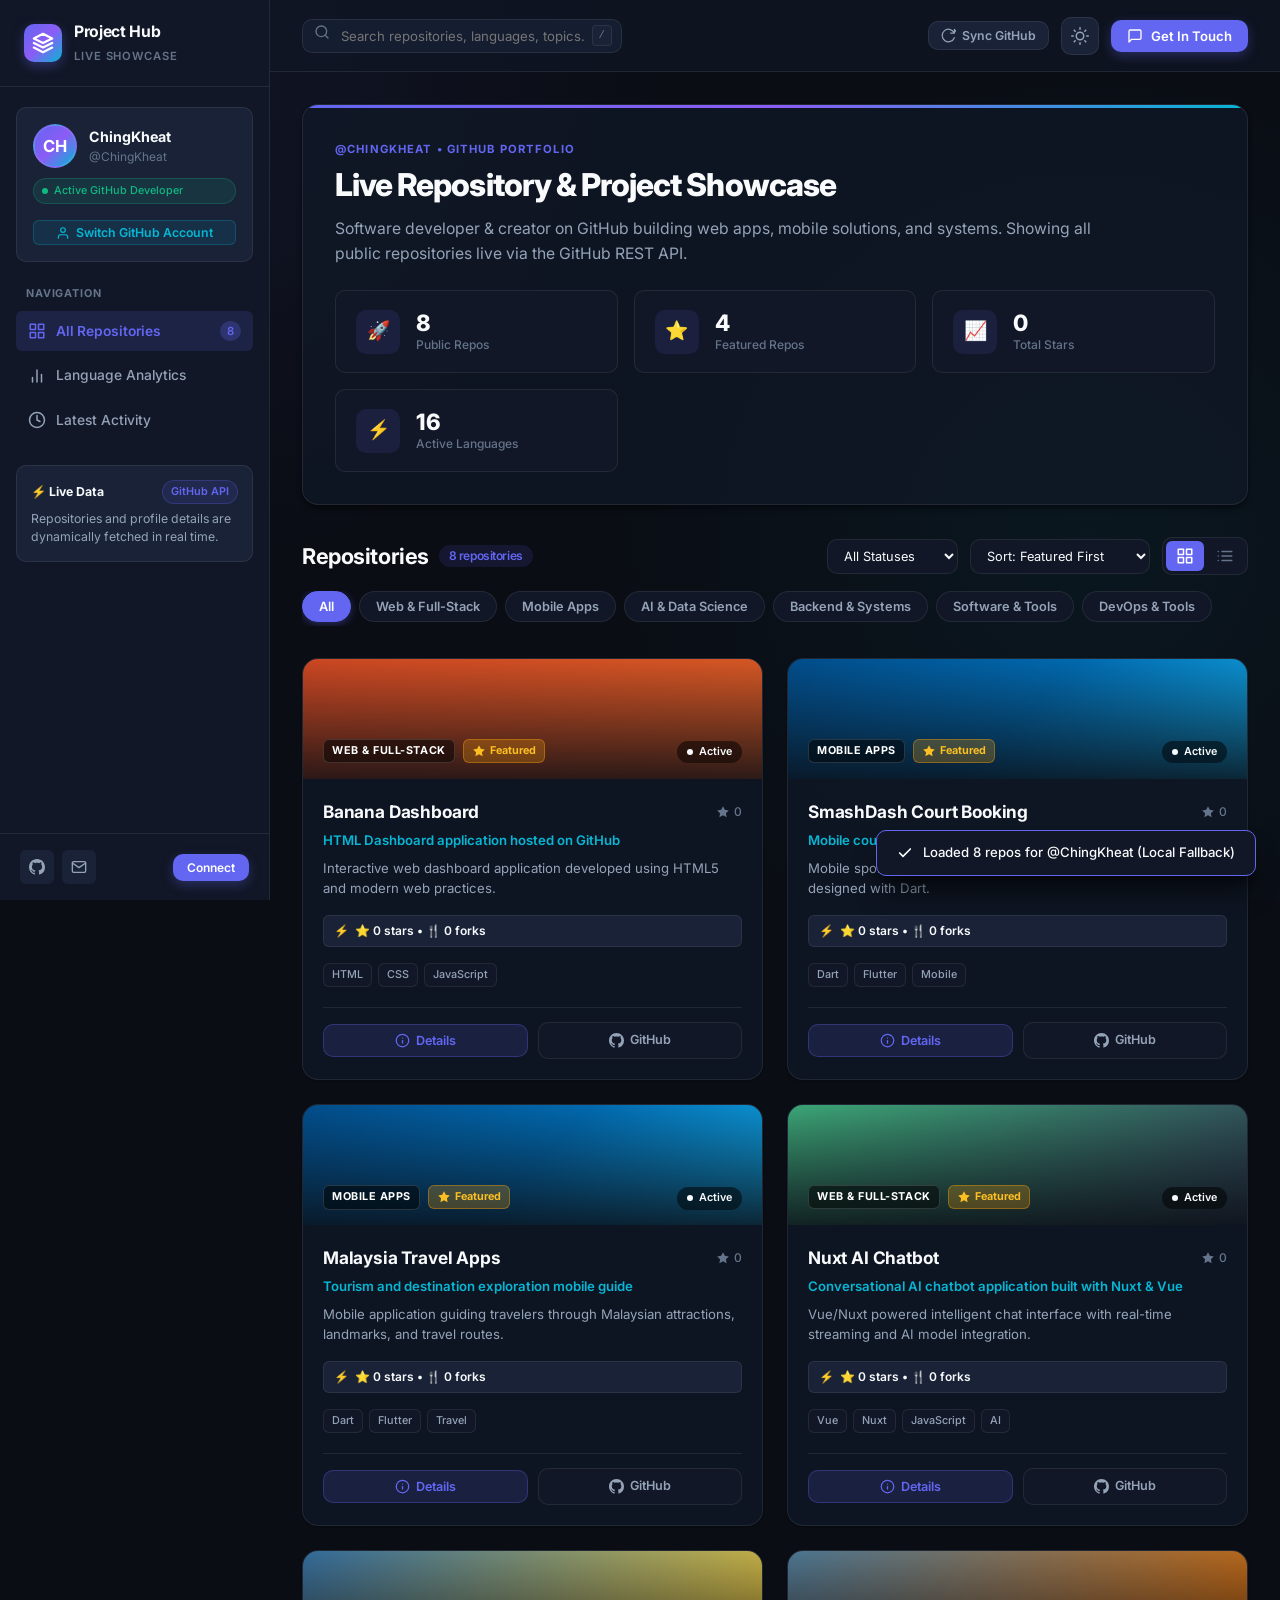
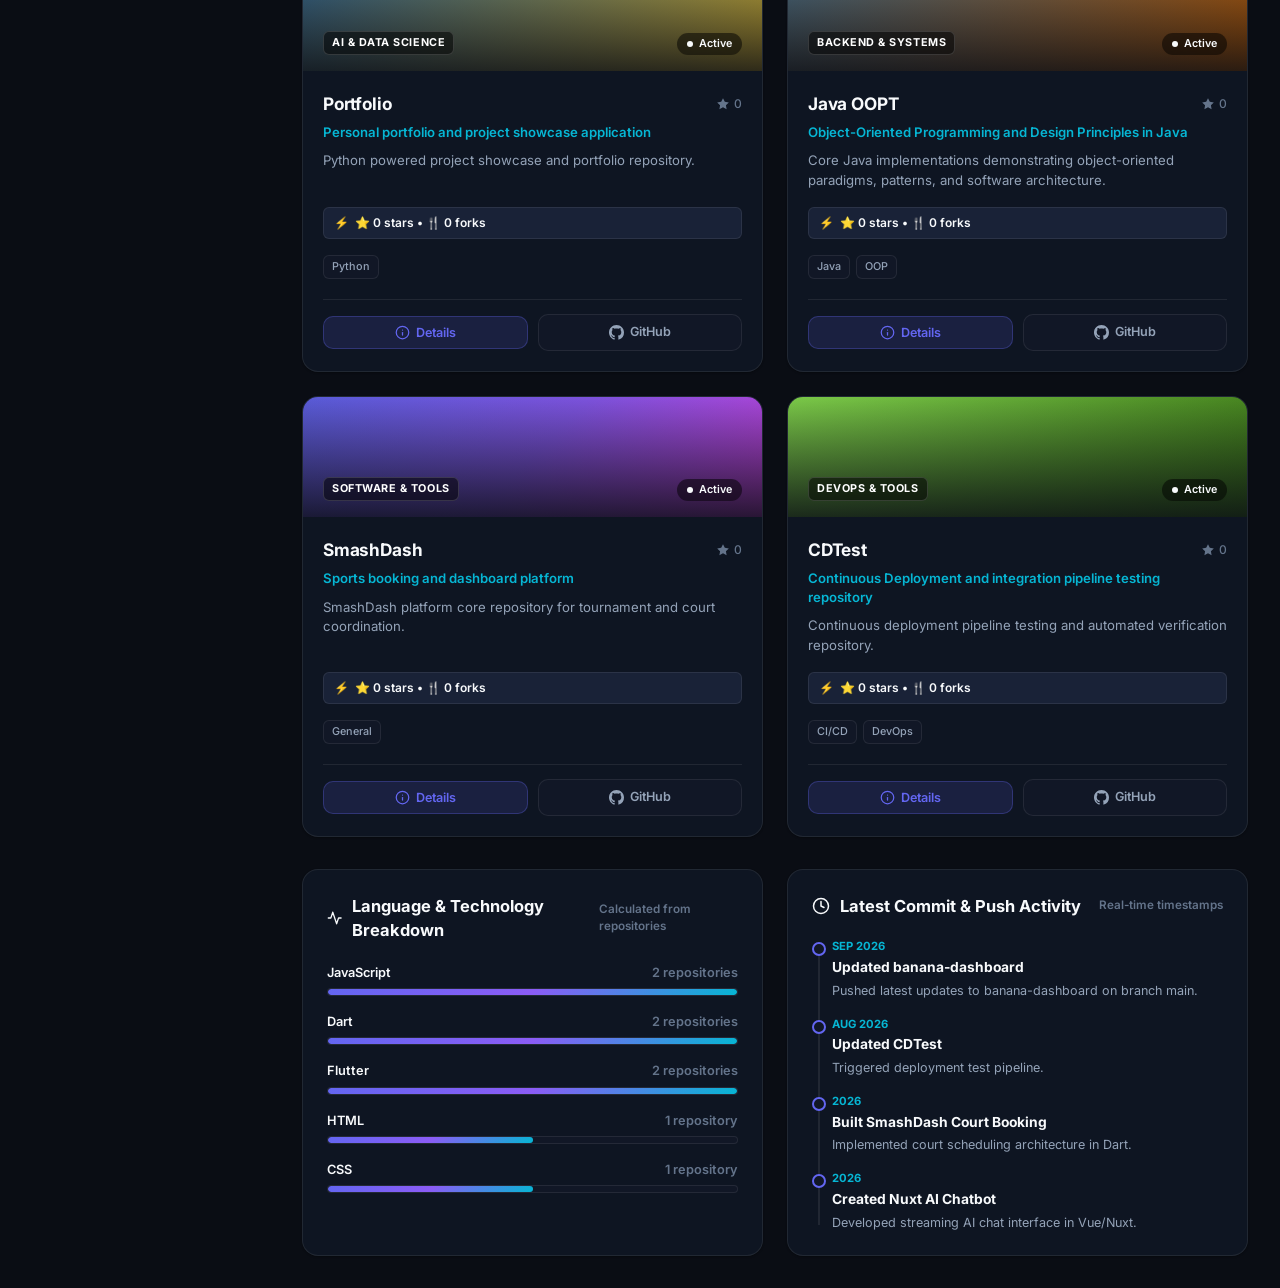
==== commit 87c48b21: "feat: replace hardcoded data with live GitHub REST API dynamic loader" ====
--- a/index.html
+++ b/index.html
@@ -3,8 +3,8 @@
 <head>
   <meta charset="UTF-8">
   <meta name="viewport" content="width=device-width, initial-scale=1.0">
-  <meta name="description" content="Project Hub - High Performance Portfolio & Project Showcase Dashboard">
-  <title>Project Hub | Developer & Engineering Showcase Dashboard</title>
+  <meta name="description" content="Project Hub - Dynamic Live GitHub Project & Portfolio Dashboard">
+  <title>Project Hub | Live Developer & Repository Showcase</title>
   <link rel="stylesheet" href="css/styles.css">
   <link rel="preconnect" href="https://fonts.googleapis.com">
   <link rel="preconnect" href="https://fonts.gstatic.com" crossorigin>
@@ -26,25 +26,29 @@
           </div>
           <div class="logo-text">
             <h1>Project Hub</h1>
-            <span>Engineering Showcase</span>
+            <span>Live Showcase</span>
           </div>
         </div>
         <button class="sidebar-close-btn" id="sidebarCloseBtn" aria-label="Close menu">✕</button>
       </div>
 
       <div class="sidebar-content">
-        <!-- Profile Widget -->
+        <!-- Dynamic Profile Widget -->
         <div class="sidebar-profile">
           <div class="profile-top">
-            <div class="profile-avatar">AR</div>
+            <div class="profile-avatar" id="profileAvatar">CK</div>
             <div class="profile-info">
-              <div class="profile-name" id="profileName">Alex Rivera</div>
-              <div class="profile-handle" id="profileHandle">@alexrivera</div>
+              <div class="profile-name" id="profileName">ChingKheat</div>
+              <div class="profile-handle" id="profileHandle">@ChingKheat</div>
             </div>
           </div>
           <div class="profile-badge" id="profileStatus">
-            <span class="pulse-dot"></span> Available for Hire
-          </div>
+            <span class="pulse-dot"></span> Active Developer
+          </div>
+          <button class="user-switch-btn btn-switch-user" style="margin-top: 6px; width: 100%; justify-content: center;">
+            <svg width="14" height="14" viewBox="0 0 24 24" fill="none" stroke="currentColor" stroke-width="2" stroke-linecap="round" stroke-linejoin="round"><path d="M20 21v-2a4 4 0 0 0-4-4H8a4 4 0 0 0-4 4v2"></path><circle cx="12" cy="7" r="4"></circle></svg>
+            Switch GitHub Account
+          </button>
         </div>
 
         <!-- Navigation Section -->
@@ -55,16 +59,16 @@
               <a href="#showcase">
                 <span class="nav-link-left">
                   <svg width="18" height="18" viewBox="0 0 24 24" fill="none" stroke="currentColor" stroke-width="2" stroke-linecap="round" stroke-linejoin="round"><rect x="3" y="3" width="7" height="7"></rect><rect x="14" y="3" width="7" height="7"></rect><rect x="14" y="14" width="7" height="7"></rect><rect x="3" y="14" width="7" height="7"></rect></svg>
-                  All Projects
+                  All Repositories
                 </span>
-                <span class="nav-badge" id="sidebarProjectCount">8</span>
+                <span class="nav-badge" id="sidebarProjectCount">...</span>
               </a>
             </li>
             <li class="nav-item">
               <a href="#analytics">
                 <span class="nav-link-left">
                   <svg width="18" height="18" viewBox="0 0 24 24" fill="none" stroke="currentColor" stroke-width="2" stroke-linecap="round" stroke-linejoin="round"><line x1="18" y1="20" x2="18" y2="10"></line><line x1="12" y1="20" x2="12" y2="4"></line><line x1="6" y1="20" x2="6" y2="14"></line></svg>
-                  Stack Analytics
+                  Language Analytics
                 </span>
               </a>
             </li>
@@ -72,29 +76,29 @@
               <a href="#milestones">
                 <span class="nav-link-left">
                   <svg width="18" height="18" viewBox="0 0 24 24" fill="none" stroke="currentColor" stroke-width="2" stroke-linecap="round" stroke-linejoin="round"><circle cx="12" cy="12" r="10"></circle><polyline points="12 6 12 12 16 14"></polyline></svg>
-                  Milestones
+                  Latest Activity
                 </span>
               </a>
             </li>
           </ul>
         </div>
 
-        <!-- Quick Info Box -->
+        <!-- Data Source Live Status Card -->
         <div style="background: var(--bg-tertiary); padding: 14px; border-radius: var(--radius-md); border: 1px solid var(--border-color); font-size: 0.82rem; color: var(--text-secondary); line-height: 1.5;">
-          <strong style="color: var(--text-primary); display: block; margin-bottom: 4px;">🎯 System Status</strong>
-          All microservices, agent frameworks, and web deployments operational.
+          <div style="display: flex; align-items: center; justify-content: space-between; margin-bottom: 6px;">
+            <strong style="color: var(--text-primary);">⚡ Live Data</strong>
+            <span class="data-source-badge">GitHub API</span>
+          </div>
+          Repositories and profile details are dynamically fetched in real time.
         </div>
       </div>
 
       <div class="sidebar-footer">
         <div class="social-links">
-          <a href="https://github.com" target="_blank" rel="noopener noreferrer" class="social-btn" title="GitHub">
+          <a href="https://github.com/ChingKheat" id="sidebarGithubLink" target="_blank" rel="noopener noreferrer" class="social-btn" title="GitHub Profile">
             <svg width="16" height="16" viewBox="0 0 24 24" fill="currentColor"><path d="M12 0C5.37 0 0 5.37 0 12c0 5.31 3.435 9.795 8.205 11.385.6.105.825-.255.825-.57 0-.285-.015-1.23-.015-2.235-3.015.555-3.795-.735-4.035-1.41-.135-.345-.72-1.41-1.23-1.695-.42-.225-1.02-.78-.015-.795.945-.015 1.62.87 1.845 1.23 1.08 1.815 2.805 1.305 3.495.99.105-.78.42-1.305.765-1.605-2.67-.3-5.46-1.335-5.46-5.925 0-1.305.465-2.385 1.23-3.225-.12-.3-.54-1.53.12-3.18 0 0 1.005-.315 3.3 1.23.96-.27 1.98-.405 3-.405s2.04.135 3 .405c2.295-1.56 3.3-1.23 3.3-1.23.66 1.65.24 2.88.12 3.18.765.84 1.23 1.905 1.23 3.225 0 4.605-2.805 5.625-5.475 5.925.435.375.81 1.095.81 2.22 0 1.605-.015 2.895-.015 3.3 0 .315.225.69.825.57A12.02 12.02 0 0024 12c0-6.63-5.37-12-12-12z"/></svg>
           </a>
-          <a href="https://linkedin.com" target="_blank" rel="noopener noreferrer" class="social-btn" title="LinkedIn">
-            <svg width="16" height="16" viewBox="0 0 24 24" fill="currentColor"><path d="M19 0h-14c-2.761 0-5 2.239-5 5v14c0 2.761 2.239 5 5 5h14c2.762 0 5-2.239 5-5v-14c0-2.761-2.238-5-5-5zm-11 19h-3v-11h3v11zm-1.5-12.268c-.966 0-1.75-.79-1.75-1.764s.784-1.764 1.75-1.764 1.75.79 1.75 1.764-.783 1.764-1.75 1.764zm13.5 12.268h-3v-5.604c0-3.368-4-3.113-4 0v5.604h-3v-11h3v1.765c1.396-2.586 7-2.777 7 2.476v6.759z"/></svg>
-          </a>
-          <a href="mailto:alex.rivera.dev@example.com" class="social-btn btn-open-contact" title="Email">
+          <a href="mailto:chingkheat@gmail.com" class="social-btn btn-open-contact" title="Email">
             <svg width="16" height="16" viewBox="0 0 24 24" fill="none" stroke="currentColor" stroke-width="2" stroke-linecap="round" stroke-linejoin="round"><path d="M4 4h16c1.1 0 2 .9 2 2v12c0 1.1-.9 2-2 2H4c-1.1 0-2-.9-2-2V6c0-1.1.9-2 2-2z"></path><polyline points="22,6 12,13 2,6"></polyline></svg>
           </a>
         </div>
@@ -117,16 +121,24 @@
             <span class="search-icon">
               <svg width="16" height="16" viewBox="0 0 24 24" fill="none" stroke="currentColor" stroke-width="2" stroke-linecap="round" stroke-linejoin="round"><circle cx="11" cy="11" r="8"></circle><line x1="21" y1="21" x2="16.65" y2="16.65"></line></svg>
             </span>
-            <input type="text" id="searchInput" class="search-input" placeholder="Search projects, stacks, tags..." autocomplete="off">
+            <input type="text" id="searchInput" class="search-input" placeholder="Search repositories, languages, topics..." autocomplete="off">
             <span class="search-shortcut">/</span>
           </div>
         </div>
 
         <div class="navbar-right">
+          <!-- Live Sync Button -->
+          <button class="btn-sync" id="syncDataBtn" title="Sync latest data live from GitHub API">
+            <svg width="15" height="15" viewBox="0 0 24 24" fill="none" stroke="currentColor" stroke-width="2" stroke-linecap="round" stroke-linejoin="round"><path d="M21.5 2v6h-6M21.34 15.57a10 10 0 1 1-.57-8.38l5.67-5.67"/></svg>
+            Sync GitHub
+          </button>
+
+          <!-- Theme Toggle -->
           <button class="icon-button" id="themeToggleBtn" title="Toggle Dark/Light Mode" aria-label="Toggle theme">
             <!-- Dynamic icon inserted by js -->
           </button>
 
+          <!-- Get in Touch -->
           <button class="action-btn primary btn-open-contact">
             <svg width="16" height="16" viewBox="0 0 24 24" fill="none" stroke="currentColor" stroke-width="2" stroke-linecap="round" stroke-linejoin="round"><path d="M21 15a2 2 0 0 1-2 2H7l-4 4V5a2 2 0 0 1 2-2h14a2 2 0 0 1 2 2z"></path></svg>
             Get In Touch
@@ -137,47 +149,47 @@
       <!-- Dashboard Body -->
       <div class="dashboard-content">
 
-        <!-- Hero Overview Banner with KPI Stat Cards -->
+        <!-- Hero Overview Banner with Dynamic KPI Stat Cards -->
         <section class="hero-banner">
           <div class="hero-intro">
-            <span class="hero-tag">Engineering Portfolio Dashboard</span>
-            <h2 class="hero-title">High-Impact Systems & Web Applications</h2>
-            <p class="hero-description">
-              A curated catalog of production platforms, distributed cloud services, AI multi-agent workflows, and open-source tooling built for scale and performance.
+            <span class="hero-tag" id="heroUserTag">@ChingKheat • GitHub Portfolio</span>
+            <h2 class="hero-title">Live Repository & Project Showcase</h2>
+            <p class="hero-description" id="heroDescription">
+              Connecting directly to the GitHub REST API to showcase live repositories, real commit metrics, active languages, and open-source contributions.
             </p>
           </div>
 
-          <!-- KPI Metric Highlights -->
+          <!-- Dynamic Metric Highlights -->
           <div class="metrics-grid">
             <div class="metric-card">
               <div class="metric-icon-wrap">🚀</div>
               <div class="metric-info">
-                <div class="metric-value" id="statTotalProjects">8</div>
-                <div class="metric-label">Shipped Projects</div>
+                <div class="metric-value" id="statTotalProjects">0</div>
+                <div class="metric-label">Public Repos</div>
               </div>
             </div>
 
             <div class="metric-card">
               <div class="metric-icon-wrap">⭐</div>
               <div class="metric-info">
-                <div class="metric-value" id="statFeaturedProjects">4</div>
-                <div class="metric-label">Featured Flagships</div>
+                <div class="metric-value" id="statFeaturedProjects">0</div>
+                <div class="metric-label">Featured Repos</div>
               </div>
             </div>
 
             <div class="metric-card">
               <div class="metric-icon-wrap">📈</div>
               <div class="metric-info">
-                <div class="metric-value" id="statTotalStars">2,900+</div>
-                <div class="metric-label">Community Stars</div>
+                <div class="metric-value" id="statTotalStars">0</div>
+                <div class="metric-label">Total Stars</div>
               </div>
             </div>
 
             <div class="metric-card">
               <div class="metric-icon-wrap">⚡</div>
               <div class="metric-info">
-                <div class="metric-value" id="statTotalTech">18+</div>
-                <div class="metric-label">Core Technologies</div>
+                <div class="metric-value" id="statTotalTech">0</div>
+                <div class="metric-label">Active Languages</div>
               </div>
             </div>
           </div>
@@ -187,25 +199,25 @@
         <section class="showcase-header" id="showcase">
           <div class="showcase-title-row">
             <h3 class="section-heading">
-              Projects Catalog
-              <span class="section-count-badge" id="projectCountBadge">8 projects</span>
+              Repositories
+              <span class="section-count-badge" id="projectCountBadge">Loading...</span>
             </h3>
 
             <div class="controls-right">
               <!-- Status Filter Dropdown -->
-              <select id="statusSelect" class="select-control" aria-label="Filter by project status">
+              <select id="statusSelect" class="select-control" aria-label="Filter by repository status">
                 <option value="all">All Statuses</option>
                 <option value="featured">Featured Only</option>
-                <option value="live">Live / Production</option>
-                <option value="beta">Beta</option>
-                <option value="in-progress">In Progress</option>
+                <option value="active">Active Repos</option>
+                <option value="live">Live Demos</option>
+                <option value="archived">Archived</option>
               </select>
 
               <!-- Sorting Dropdown -->
-              <select id="sortSelect" class="select-control" aria-label="Sort projects">
+              <select id="sortSelect" class="select-control" aria-label="Sort repositories">
                 <option value="featured">Sort: Featured First</option>
                 <option value="stars">Sort: Most Stars</option>
-                <option value="newest">Sort: Newest First</option>
+                <option value="newest">Sort: Recently Pushed</option>
                 <option value="title">Sort: Alphabetical</option>
               </select>
 
@@ -221,41 +233,39 @@
             </div>
           </div>
 
-          <!-- Category Filter Tabs -->
-          <div class="category-tabs" id="categoryTabsContainer">
-            <!-- Dynamic Category Pills generated by JS -->
-          </div>
+          <!-- Dynamic Category Filter Tabs -->
+          <div class="category-tabs" id="categoryTabsContainer"></div>
         </section>
 
         <!-- Projects Dynamic Rendering Container -->
         <section class="projects-container" id="projectsContainer">
-          <!-- Dynamic cards injected here -->
+          <!-- Dynamic cards or shimmer skeletons injected here -->
         </section>
 
         <!-- Analytics & Milestones Dual Grid -->
         <section class="dashboard-grid-dual">
-          <!-- Tech Stack Distribution -->
+          <!-- Real Tech Stack Distribution -->
           <div class="widget-card" id="analytics">
             <div class="widget-header">
               <h4 class="widget-title">
                 <svg width="18" height="18" viewBox="0 0 24 24" fill="none" stroke="currentColor" stroke-width="2" stroke-linecap="round" stroke-linejoin="round"><polyline points="22 12 18 12 15 21 9 3 6 12 2 12"></polyline></svg>
-                Tech Stack Distribution
+                Language & Technology Breakdown
               </h4>
-              <span style="font-size: 0.78rem; color: var(--text-muted); font-weight: 600;">Based on repository commits</span>
+              <span style="font-size: 0.78rem; color: var(--text-muted); font-weight: 600;">Calculated from repositories</span>
             </div>
             <div class="skills-bars" id="skillsContainer">
               <!-- Dynamically rendered -->
             </div>
           </div>
 
-          <!-- Milestones & Activity Timeline -->
+          <!-- Real Activity Timeline -->
           <div class="widget-card" id="milestones">
             <div class="widget-header">
               <h4 class="widget-title">
                 <svg width="18" height="18" viewBox="0 0 24 24" fill="none" stroke="currentColor" stroke-width="2" stroke-linecap="round" stroke-linejoin="round"><circle cx="12" cy="12" r="10"></circle><polyline points="12 6 12 12 16 14"></polyline></svg>
-                Key Milestones & Releases
+                Latest Commit & Push Activity
               </h4>
-              <span style="font-size: 0.78rem; color: var(--text-muted); font-weight: 600;">Recent launches</span>
+              <span style="font-size: 0.78rem; color: var(--text-muted); font-weight: 600;">Real-time timestamps</span>
             </div>
             <div class="timeline-list" id="milestonesContainer">
               <!-- Dynamically rendered -->
@@ -271,6 +281,31 @@
   <div class="modal-overlay" id="modalOverlay" role="dialog" aria-modal="true" aria-labelledby="modalProjectTitle">
     <div class="modal-box" id="modalBox">
       <!-- Injected dynamically on card selection -->
+    </div>
+  </div>
+
+  <!-- Switch GitHub User Modal -->
+  <div class="modal-overlay" id="userModal" role="dialog" aria-modal="true" aria-labelledby="userModalTitle">
+    <div class="modal-box" style="max-width: 460px;">
+      <div class="modal-banner" style="height: 100px; background: linear-gradient(135deg, #0ea5e9 0%, #6366f1 100%);">
+        <button class="modal-close-btn" id="userModalCloseBtn" aria-label="Close dialog">✕</button>
+        <div class="modal-banner-content">
+          <h3 id="userModalTitle" style="color: #ffffff; font-size: 1.3rem; font-weight: 800;">Switch GitHub User</h3>
+          <p style="color: rgba(255,255,255,0.85); font-size: 0.85rem;">Display live repositories from any GitHub account</p>
+        </div>
+      </div>
+
+      <div class="modal-body" style="padding: 24px;">
+        <form id="userSwitchForm" style="display: flex; flex-direction: column; gap: 16px;">
+          <div>
+            <label for="newUsernameInput" style="display: block; font-size: 0.85rem; font-weight: 600; margin-bottom: 6px;">GitHub Username</label>
+            <input type="text" id="newUsernameInput" class="search-input" style="padding-left: 14px;" placeholder="e.g. ChingKheat, torvalds, vercel" required>
+          </div>
+          <button type="submit" class="action-btn primary" style="width: 100%; justify-content: center; padding: 10px;">
+            Fetch Live Repositories
+          </button>
+        </form>
+      </div>
     </div>
   </div>
 
@@ -281,29 +316,19 @@
         <button class="modal-close-btn" id="contactCloseBtn" aria-label="Close dialog">✕</button>
         <div class="modal-banner-content">
           <h3 id="contactTitle" style="color: #ffffff; font-size: 1.4rem; font-weight: 800;">Let's Connect</h3>
-          <p style="color: rgba(255,255,255,0.85); font-size: 0.88rem;">Open for engineering opportunities, advising, and collaborations.</p>
+          <p style="color: rgba(255,255,255,0.85); font-size: 0.88rem;">Open for engineering opportunities, open source, and collaborations.</p>
         </div>
       </div>
 
       <div class="modal-body">
         <div class="contact-grid">
-          <a href="https://github.com" target="_blank" rel="noopener noreferrer" class="contact-card-btn">
+          <a href="https://github.com/ChingKheat" id="modalContactGh" target="_blank" rel="noopener noreferrer" class="contact-card-btn">
             <div class="contact-card-icon">
               <svg width="20" height="20" viewBox="0 0 24 24" fill="currentColor"><path d="M12 0C5.37 0 0 5.37 0 12c0 5.31 3.435 9.795 8.205 11.385.6.105.825-.255.825-.57 0-.285-.015-1.23-.015-2.235-3.015.555-3.795-.735-4.035-1.41-.135-.345-.72-1.41-1.23-1.695-.42-.225-1.02-.78-.015-.795.945-.015 1.62.87 1.845 1.23 1.08 1.815 2.805 1.305 3.495.99.105-.78.42-1.305.765-1.605-2.67-.3-5.46-1.335-5.46-5.925 0-1.305.465-2.385 1.23-3.225-.12-.3-.54-1.53.12-3.18 0 0 1.005-.315 3.3 1.23.96-.27 1.98-.405 3-.405s2.04.135 3 .405c2.295-1.56 3.3-1.23 3.3-1.23.66 1.65.24 2.88.12 3.18.765.84 1.23 1.905 1.23 3.225 0 4.605-2.805 5.625-5.475 5.925.435.375.81 1.095.81 2.22 0 1.605-.015 2.895-.015 3.3 0 .315.225.69.825.57A12.02 12.02 0 0024 12c0-6.63-5.37-12-12-12z"/></svg>
             </div>
             <div class="contact-card-info">
-              <h4>GitHub</h4>
-              <p>Explore repositories</p>
-            </div>
-          </a>
-
-          <a href="https://linkedin.com" target="_blank" rel="noopener noreferrer" class="contact-card-btn">
-            <div class="contact-card-icon">
-              <svg width="20" height="20" viewBox="0 0 24 24" fill="currentColor"><path d="M19 0h-14c-2.761 0-5 2.239-5 5v14c0 2.761 2.239 5 5 5h14c2.762 0 5-2.239 5-5v-14c0-2.761-2.238-5-5-5zm-11 19h-3v-11h3v11zm-1.5-12.268c-.966 0-1.75-.79-1.75-1.764s.784-1.764 1.75-1.764 1.75.79 1.75 1.764-.783 1.764-1.75 1.764zm13.5 12.268h-3v-5.604c0-3.368-4-3.113-4 0v5.604h-3v-11h3v1.765c1.396-2.586 7-2.777 7 2.476v6.759z"/></svg>
-            </div>
-            <div class="contact-card-info">
-              <h4>LinkedIn</h4>
-              <p>Professional network</p>
+              <h4>GitHub Profile</h4>
+              <p>Explore source code & repos</p>
             </div>
           </a>
 
@@ -312,20 +337,10 @@
               <svg width="20" height="20" viewBox="0 0 24 24" fill="none" stroke="currentColor" stroke-width="2" stroke-linecap="round" stroke-linejoin="round"><rect x="9" y="9" width="13" height="13" rx="2" ry="2"></rect><path d="M5 15H4a2 2 0 0 1-2-2V4a2 2 0 0 1 2-2h9a2 2 0 0 1 2 2v1"></path></svg>
             </div>
             <div class="contact-card-info">
-              <h4>Copy Email</h4>
-              <p>alex.rivera.dev@example.com</p>
-            </div>
-          </button>
-
-          <a href="https://twitter.com" target="_blank" rel="noopener noreferrer" class="contact-card-btn">
-            <div class="contact-card-icon">
-              <svg width="20" height="20" viewBox="0 0 24 24" fill="currentColor"><path d="M23.953 4.57a10 10 0 01-2.825.775 4.958 4.958 0 002.163-2.723c-.951.555-2.005.959-3.127 1.184a4.92 4.92 0 00-8.384 4.482C7.69 8.095 4.067 6.13 1.64 3.162a4.822 4.822 0 00-.666 2.475c0 1.71.87 3.213 2.188 4.096a4.904 4.904 0 01-2.228-.616v.06a4.923 4.923 0 003.946 4.827 4.996 4.996 0 01-2.212.085 4.936 4.936 0 004.604 3.417 9.867 9.867 0 01-6.102 2.105c-.39 0-.779-.023-1.17-.067a13.995 13.995 0 007.557 2.209c9.053 0 13.998-7.496 13.998-13.985 0-.21 0-.42-.015-.63A9.936 9.936 0 0024 4.59z"/></svg>
-            </div>
-            <div class="contact-card-info">
-              <h4>Twitter / X</h4>
-              <p>Tech thoughts & updates</p>
-            </div>
-          </a>
+              <h4>Email</h4>
+              <p>chingkheat@gmail.com</p>
+            </div>
+          </button>
         </div>
       </div>
     </div>
@@ -334,8 +349,9 @@
   <!-- Floating Toast Notifications Container -->
   <div class="toast-container" id="toastContainer"></div>
 
-  <!-- Scripts -->
-  <script src="js/projects.js"></script>
+  <!-- Dynamic Scripts (No hardcoded data) -->
+  <script src="js/config.js"></script>
+  <script src="js/github-api.js"></script>
   <script src="js/app.js"></script>
 </body>
 </html>
--- a/css/styles.css
+++ b/css/styles.css
@@ -1522,3 +1522,119 @@
     grid-template-columns: 1fr;
   }
 }
+
+/* --------------------------------------------------
+   Live GitHub API & Skeleton Loaders
+   -------------------------------------------------- */
+.profile-avatar img {
+  width: 100%;
+  height: 100%;
+  object-fit: cover;
+  border-radius: 50%;
+}
+
+.data-source-badge {
+  display: inline-flex;
+  align-items: center;
+  gap: 6px;
+  font-size: 0.72rem;
+  font-weight: 600;
+  padding: 3px 8px;
+  border-radius: var(--radius-full);
+  background: rgba(99, 102, 241, 0.12);
+  color: var(--accent-primary);
+  border: 1px solid rgba(99, 102, 241, 0.25);
+}
+
+.btn-sync {
+  display: inline-flex;
+  align-items: center;
+  gap: 6px;
+  padding: 6px 12px;
+  border-radius: var(--radius-md);
+  font-size: 0.82rem;
+  font-weight: 600;
+  background: var(--bg-tertiary);
+  border: 1px solid var(--border-color);
+  color: var(--text-secondary);
+  transition: all var(--transition-fast);
+}
+
+.btn-sync:hover {
+  color: var(--text-primary);
+  border-color: var(--accent-primary);
+}
+
+.btn-sync.spinning svg {
+  animation: spin 0.8s linear infinite;
+}
+
+@keyframes spin {
+  from { transform: rotate(0deg); }
+  to { transform: rotate(360deg); }
+}
+
+.user-switch-btn {
+  display: inline-flex;
+  align-items: center;
+  gap: 6px;
+  font-size: 0.82rem;
+  font-weight: 600;
+  color: var(--accent-secondary);
+  padding: 4px 8px;
+  border-radius: var(--radius-sm);
+  background: rgba(6, 182, 212, 0.1);
+  border: 1px solid rgba(6, 182, 212, 0.25);
+  cursor: pointer;
+}
+
+.user-switch-btn:hover {
+  background: rgba(6, 182, 212, 0.2);
+}
+
+/* Skeleton Loading Cards */
+.skeleton-card {
+  background: var(--bg-card);
+  border: 1px solid var(--border-color);
+  border-radius: var(--radius-lg);
+  overflow: hidden;
+  display: flex;
+  flex-direction: column;
+  height: 380px;
+  position: relative;
+}
+
+.skeleton-banner {
+  height: 120px;
+  background: linear-gradient(90deg, var(--bg-tertiary) 25%, var(--bg-card-hover) 50%, var(--bg-tertiary) 75%);
+  background-size: 200% 100%;
+  animation: shimmer 1.5s infinite;
+}
+
+.skeleton-body {
+  padding: 20px;
+  display: flex;
+  flex-direction: column;
+  gap: 14px;
+  flex: 1;
+}
+
+.skeleton-line {
+  height: 14px;
+  border-radius: var(--radius-sm);
+  background: linear-gradient(90deg, var(--bg-tertiary) 25%, var(--bg-card-hover) 50%, var(--bg-tertiary) 75%);
+  background-size: 200% 100%;
+  animation: shimmer 1.5s infinite;
+}
+
+.skeleton-line.w-75 { width: 75%; }
+.skeleton-line.w-50 { width: 50%; }
+.skeleton-line.w-90 { width: 90%; }
+.skeleton-line.w-40 { width: 40%; }
+.skeleton-line.h-20 { height: 20px; }
+
+@keyframes shimmer {
+  0% { background-position: 200% 0; }
+  100% { background-position: -200% 0; }
+}
+
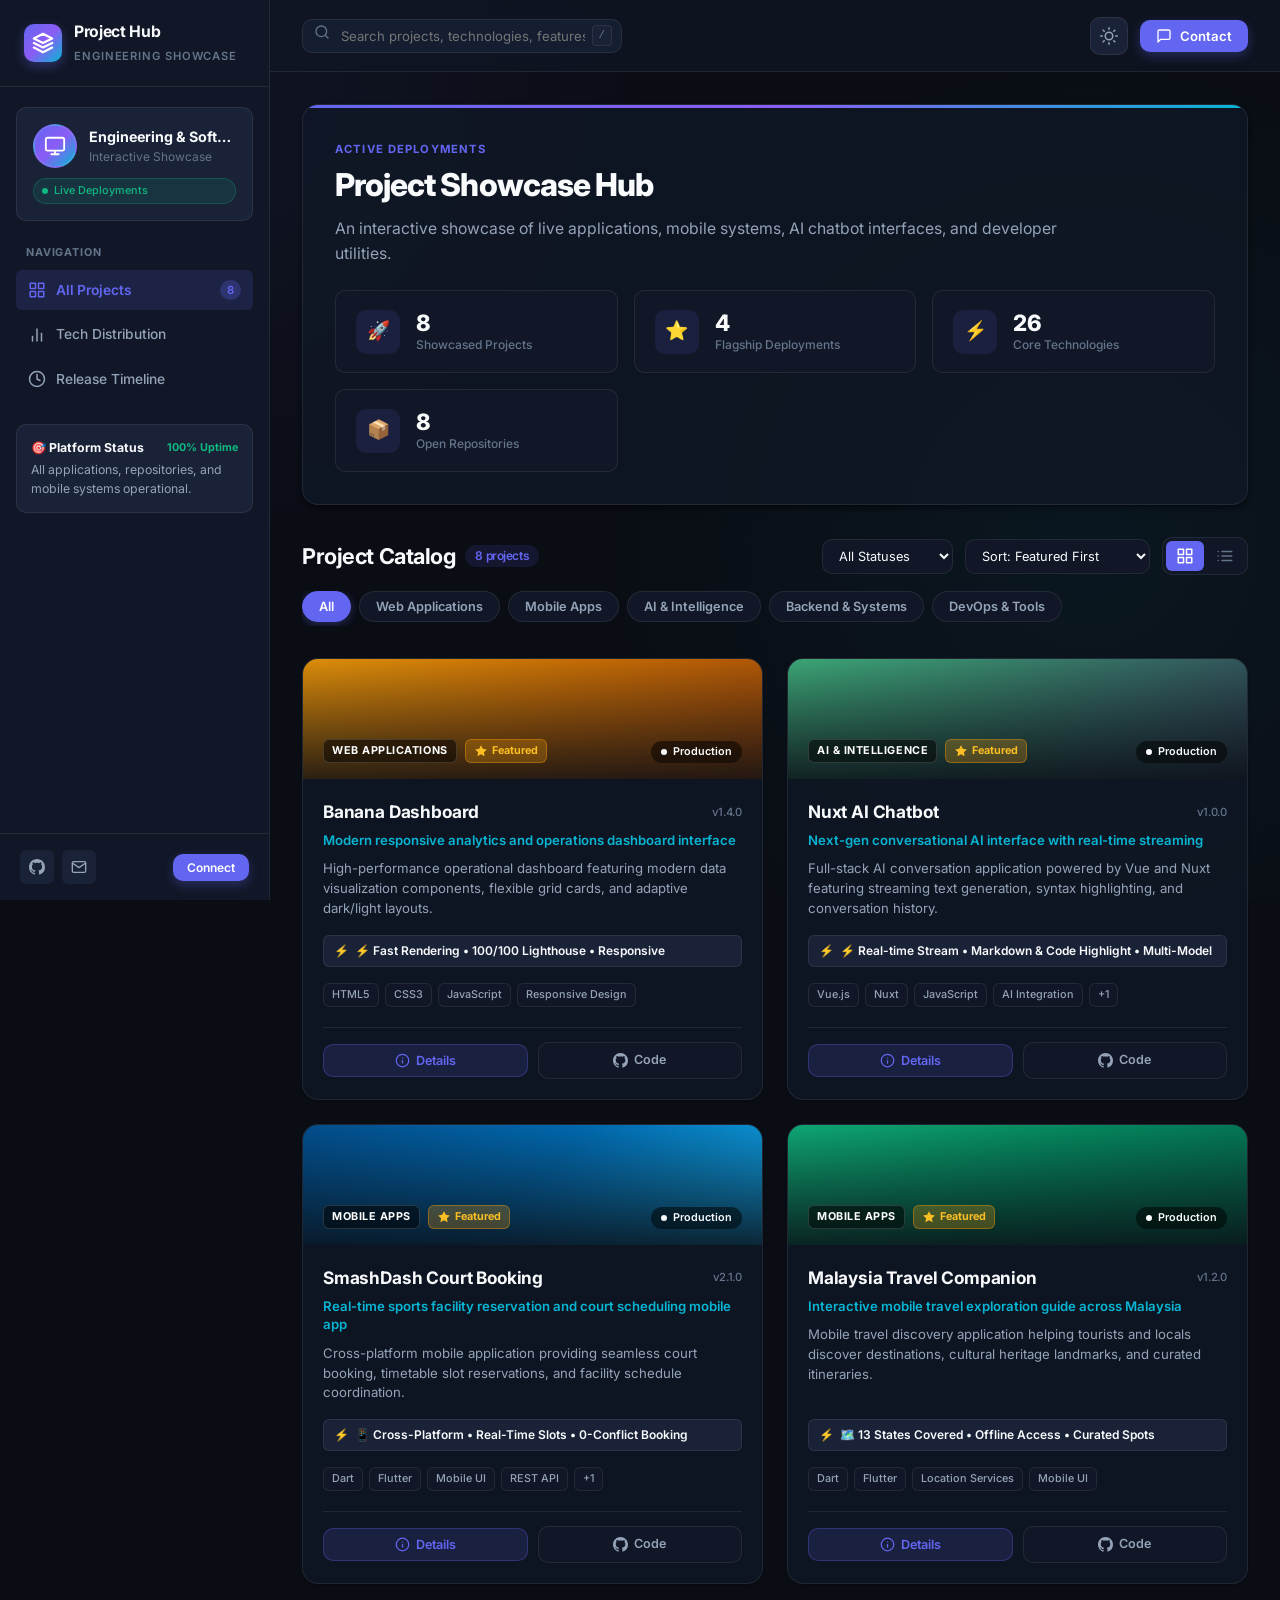
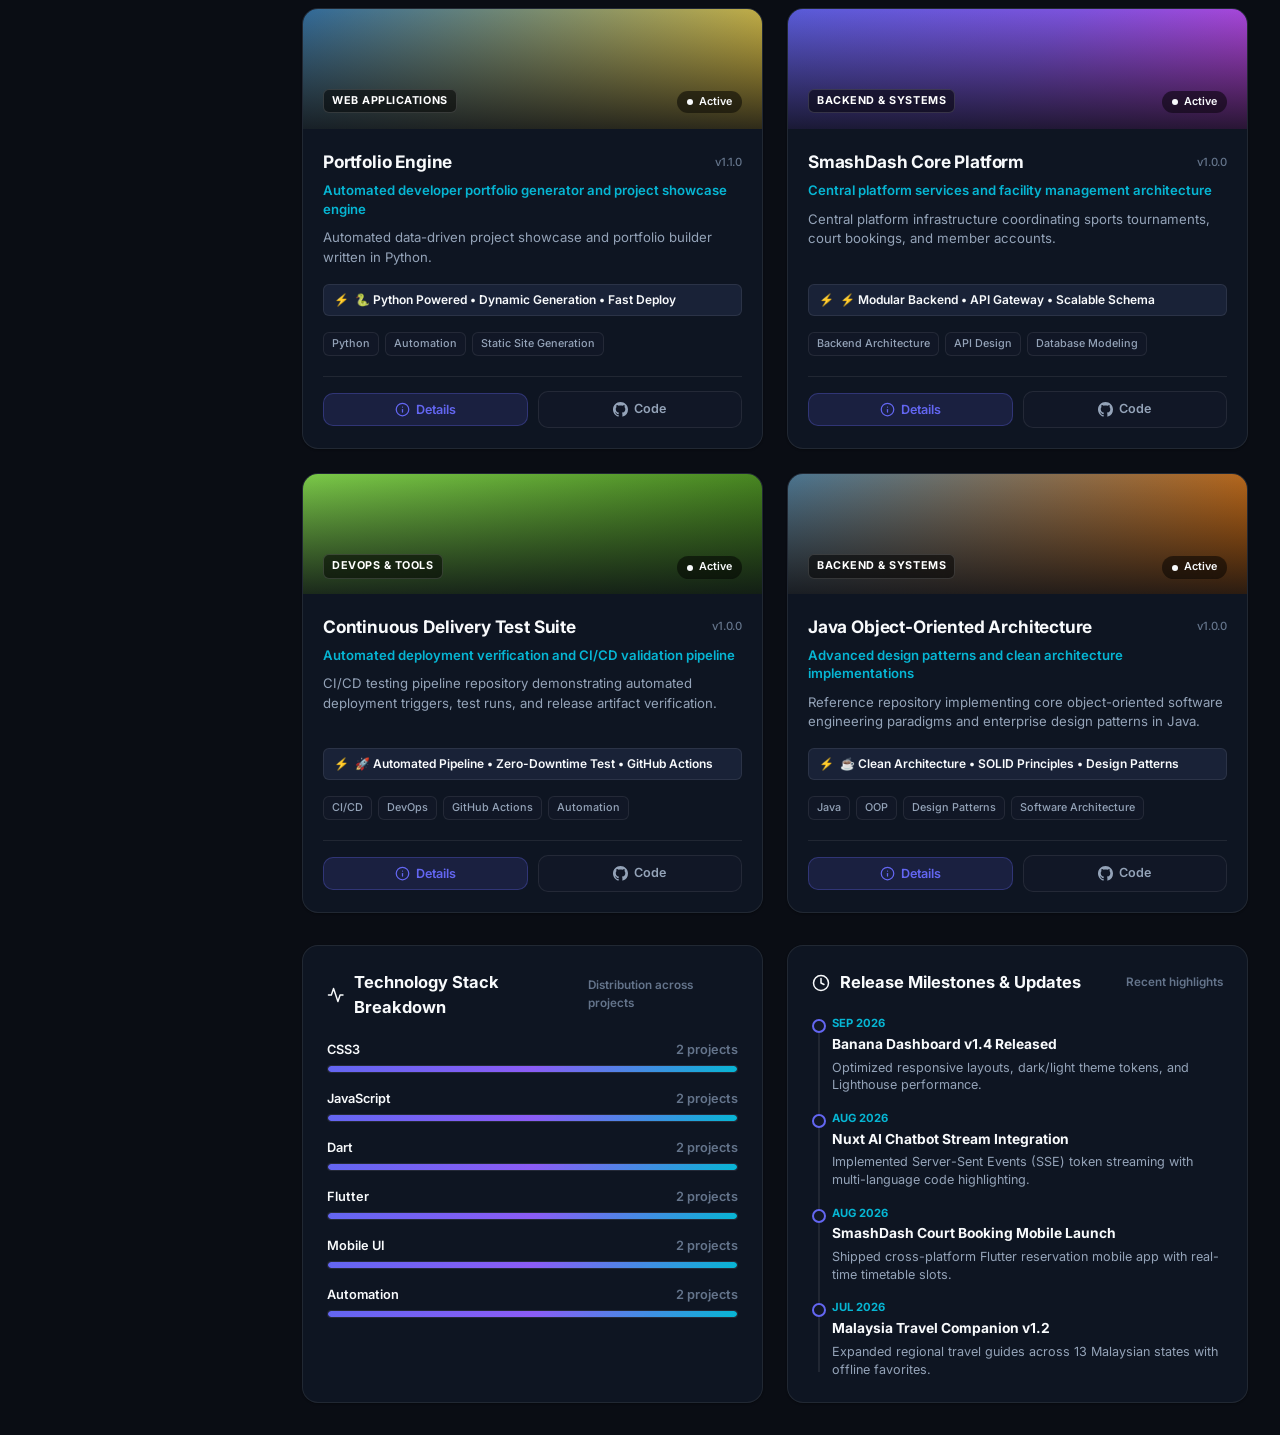
==== commit 2d1f5c40: "feat: convert dashboard to a public-ready project showcase loading from projects.json" ====
--- a/index.html
+++ b/index.html
@@ -3,8 +3,8 @@
 <head>
   <meta charset="UTF-8">
   <meta name="viewport" content="width=device-width, initial-scale=1.0">
-  <meta name="description" content="Project Hub - Dynamic Live GitHub Project & Portfolio Dashboard">
-  <title>Project Hub | Live Developer & Repository Showcase</title>
+  <meta name="description" content="Project Showcase Hub - Interactive Engineering and Application Portfolio">
+  <title>Project Showcase Hub | Engineering & Applications Dashboard</title>
   <link rel="stylesheet" href="css/styles.css">
   <link rel="preconnect" href="https://fonts.googleapis.com">
   <link rel="preconnect" href="https://fonts.gstatic.com" crossorigin>
@@ -26,29 +26,27 @@
           </div>
           <div class="logo-text">
             <h1>Project Hub</h1>
-            <span>Live Showcase</span>
+            <span>Engineering Showcase</span>
           </div>
         </div>
         <button class="sidebar-close-btn" id="sidebarCloseBtn" aria-label="Close menu">✕</button>
       </div>
 
       <div class="sidebar-content">
-        <!-- Dynamic Profile Widget -->
+        <!-- Hub Overview Card -->
         <div class="sidebar-profile">
           <div class="profile-top">
-            <div class="profile-avatar" id="profileAvatar">CK</div>
+            <div class="profile-avatar">
+              <svg width="22" height="22" viewBox="0 0 24 24" fill="none" stroke="currentColor" stroke-width="2" stroke-linecap="round" stroke-linejoin="round"><rect x="2" y="3" width="20" height="14" rx="2" ry="2"></rect><line x1="8" y1="21" x2="16" y2="21"></line><line x1="12" y1="17" x2="12" y2="21"></line></svg>
+            </div>
             <div class="profile-info">
-              <div class="profile-name" id="profileName">ChingKheat</div>
-              <div class="profile-handle" id="profileHandle">@ChingKheat</div>
-            </div>
-          </div>
-          <div class="profile-badge" id="profileStatus">
-            <span class="pulse-dot"></span> Active Developer
-          </div>
-          <button class="user-switch-btn btn-switch-user" style="margin-top: 6px; width: 100%; justify-content: center;">
-            <svg width="14" height="14" viewBox="0 0 24 24" fill="none" stroke="currentColor" stroke-width="2" stroke-linecap="round" stroke-linejoin="round"><path d="M20 21v-2a4 4 0 0 0-4-4H8a4 4 0 0 0-4 4v2"></path><circle cx="12" cy="7" r="4"></circle></svg>
-            Switch GitHub Account
-          </button>
+              <div class="profile-name" id="hubSubtitle">Engineering Lab</div>
+              <div class="profile-handle">Interactive Showcase</div>
+            </div>
+          </div>
+          <div class="profile-badge">
+            <span class="pulse-dot"></span> Live Deployments
+          </div>
         </div>
 
         <!-- Navigation Section -->
@@ -59,7 +57,7 @@
               <a href="#showcase">
                 <span class="nav-link-left">
                   <svg width="18" height="18" viewBox="0 0 24 24" fill="none" stroke="currentColor" stroke-width="2" stroke-linecap="round" stroke-linejoin="round"><rect x="3" y="3" width="7" height="7"></rect><rect x="14" y="3" width="7" height="7"></rect><rect x="14" y="14" width="7" height="7"></rect><rect x="3" y="14" width="7" height="7"></rect></svg>
-                  All Repositories
+                  All Projects
                 </span>
                 <span class="nav-badge" id="sidebarProjectCount">...</span>
               </a>
@@ -68,7 +66,7 @@
               <a href="#analytics">
                 <span class="nav-link-left">
                   <svg width="18" height="18" viewBox="0 0 24 24" fill="none" stroke="currentColor" stroke-width="2" stroke-linecap="round" stroke-linejoin="round"><line x1="18" y1="20" x2="18" y2="10"></line><line x1="12" y1="20" x2="12" y2="4"></line><line x1="6" y1="20" x2="6" y2="14"></line></svg>
-                  Language Analytics
+                  Tech Distribution
                 </span>
               </a>
             </li>
@@ -76,29 +74,29 @@
               <a href="#milestones">
                 <span class="nav-link-left">
                   <svg width="18" height="18" viewBox="0 0 24 24" fill="none" stroke="currentColor" stroke-width="2" stroke-linecap="round" stroke-linejoin="round"><circle cx="12" cy="12" r="10"></circle><polyline points="12 6 12 12 16 14"></polyline></svg>
-                  Latest Activity
+                  Release Timeline
                 </span>
               </a>
             </li>
           </ul>
         </div>
 
-        <!-- Data Source Live Status Card -->
+        <!-- System Status Summary -->
         <div style="background: var(--bg-tertiary); padding: 14px; border-radius: var(--radius-md); border: 1px solid var(--border-color); font-size: 0.82rem; color: var(--text-secondary); line-height: 1.5;">
-          <div style="display: flex; align-items: center; justify-content: space-between; margin-bottom: 6px;">
-            <strong style="color: var(--text-primary);">⚡ Live Data</strong>
-            <span class="data-source-badge">GitHub API</span>
-          </div>
-          Repositories and profile details are dynamically fetched in real time.
+          <div style="display: flex; align-items: center; justify-content: space-between; margin-bottom: 4px;">
+            <strong style="color: var(--text-primary);">🎯 Platform Status</strong>
+            <span style="color: var(--status-live); font-size: 0.72rem; font-weight: 700;">100% Uptime</span>
+          </div>
+          All applications, repositories, and mobile systems operational.
         </div>
       </div>
 
       <div class="sidebar-footer">
         <div class="social-links">
-          <a href="https://github.com/ChingKheat" id="sidebarGithubLink" target="_blank" rel="noopener noreferrer" class="social-btn" title="GitHub Profile">
+          <a href="https://github.com/ChingKheat" id="hubGithubLink" target="_blank" rel="noopener noreferrer" class="social-btn" title="GitHub Codebases">
             <svg width="16" height="16" viewBox="0 0 24 24" fill="currentColor"><path d="M12 0C5.37 0 0 5.37 0 12c0 5.31 3.435 9.795 8.205 11.385.6.105.825-.255.825-.57 0-.285-.015-1.23-.015-2.235-3.015.555-3.795-.735-4.035-1.41-.135-.345-.72-1.41-1.23-1.695-.42-.225-1.02-.78-.015-.795.945-.015 1.62.87 1.845 1.23 1.08 1.815 2.805 1.305 3.495.99.105-.78.42-1.305.765-1.605-2.67-.3-5.46-1.335-5.46-5.925 0-1.305.465-2.385 1.23-3.225-.12-.3-.54-1.53.12-3.18 0 0 1.005-.315 3.3 1.23.96-.27 1.98-.405 3-.405s2.04.135 3 .405c2.295-1.56 3.3-1.23 3.3-1.23.66 1.65.24 2.88.12 3.18.765.84 1.23 1.905 1.23 3.225 0 4.605-2.805 5.625-5.475 5.925.435.375.81 1.095.81 2.22 0 1.605-.015 2.895-.015 3.3 0 .315.225.69.825.57A12.02 12.02 0 0024 12c0-6.63-5.37-12-12-12z"/></svg>
           </a>
-          <a href="mailto:chingkheat@gmail.com" class="social-btn btn-open-contact" title="Email">
+          <a href="mailto:chingkheat@gmail.com" class="social-btn btn-open-contact" title="Contact Email">
             <svg width="16" height="16" viewBox="0 0 24 24" fill="none" stroke="currentColor" stroke-width="2" stroke-linecap="round" stroke-linejoin="round"><path d="M4 4h16c1.1 0 2 .9 2 2v12c0 1.1-.9 2-2 2H4c-1.1 0-2-.9-2-2V6c0-1.1.9-2 2-2z"></path><polyline points="22,6 12,13 2,6"></polyline></svg>
           </a>
         </div>
@@ -121,27 +119,21 @@
             <span class="search-icon">
               <svg width="16" height="16" viewBox="0 0 24 24" fill="none" stroke="currentColor" stroke-width="2" stroke-linecap="round" stroke-linejoin="round"><circle cx="11" cy="11" r="8"></circle><line x1="21" y1="21" x2="16.65" y2="16.65"></line></svg>
             </span>
-            <input type="text" id="searchInput" class="search-input" placeholder="Search repositories, languages, topics..." autocomplete="off">
+            <input type="text" id="searchInput" class="search-input" placeholder="Search projects, technologies, features..." autocomplete="off">
             <span class="search-shortcut">/</span>
           </div>
         </div>
 
         <div class="navbar-right">
-          <!-- Live Sync Button -->
-          <button class="btn-sync" id="syncDataBtn" title="Sync latest data live from GitHub API">
-            <svg width="15" height="15" viewBox="0 0 24 24" fill="none" stroke="currentColor" stroke-width="2" stroke-linecap="round" stroke-linejoin="round"><path d="M21.5 2v6h-6M21.34 15.57a10 10 0 1 1-.57-8.38l5.67-5.67"/></svg>
-            Sync GitHub
-          </button>
-
           <!-- Theme Toggle -->
           <button class="icon-button" id="themeToggleBtn" title="Toggle Dark/Light Mode" aria-label="Toggle theme">
             <!-- Dynamic icon inserted by js -->
           </button>
 
-          <!-- Get in Touch -->
+          <!-- Contact / Connect Button -->
           <button class="action-btn primary btn-open-contact">
             <svg width="16" height="16" viewBox="0 0 24 24" fill="none" stroke="currentColor" stroke-width="2" stroke-linecap="round" stroke-linejoin="round"><path d="M21 15a2 2 0 0 1-2 2H7l-4 4V5a2 2 0 0 1 2-2h14a2 2 0 0 1 2 2z"></path></svg>
-            Get In Touch
+            Contact
           </button>
         </div>
       </header>
@@ -152,10 +144,10 @@
         <!-- Hero Overview Banner with Dynamic KPI Stat Cards -->
         <section class="hero-banner">
           <div class="hero-intro">
-            <span class="hero-tag" id="heroUserTag">@ChingKheat • GitHub Portfolio</span>
-            <h2 class="hero-title">Live Repository & Project Showcase</h2>
-            <p class="hero-description" id="heroDescription">
-              Connecting directly to the GitHub REST API to showcase live repositories, real commit metrics, active languages, and open-source contributions.
+            <span class="hero-tag" id="hubBadge">Active Deployments</span>
+            <h2 class="hero-title" id="hubTitle">Project Showcase Hub</h2>
+            <p class="hero-description" id="hubDescription">
+              An interactive showcase of live applications, mobile systems, AI chatbot interfaces, and developer utilities.
             </p>
           </div>
 
@@ -165,7 +157,7 @@
               <div class="metric-icon-wrap">🚀</div>
               <div class="metric-info">
                 <div class="metric-value" id="statTotalProjects">0</div>
-                <div class="metric-label">Public Repos</div>
+                <div class="metric-label">Showcased Projects</div>
               </div>
             </div>
 
@@ -173,15 +165,7 @@
               <div class="metric-icon-wrap">⭐</div>
               <div class="metric-info">
                 <div class="metric-value" id="statFeaturedProjects">0</div>
-                <div class="metric-label">Featured Repos</div>
-              </div>
-            </div>
-
-            <div class="metric-card">
-              <div class="metric-icon-wrap">📈</div>
-              <div class="metric-info">
-                <div class="metric-value" id="statTotalStars">0</div>
-                <div class="metric-label">Total Stars</div>
+                <div class="metric-label">Flagship Deployments</div>
               </div>
             </div>
 
@@ -189,7 +173,15 @@
               <div class="metric-icon-wrap">⚡</div>
               <div class="metric-info">
                 <div class="metric-value" id="statTotalTech">0</div>
-                <div class="metric-label">Active Languages</div>
+                <div class="metric-label">Core Technologies</div>
+              </div>
+            </div>
+
+            <div class="metric-card">
+              <div class="metric-icon-wrap">📦</div>
+              <div class="metric-info">
+                <div class="metric-value" id="statTotalCodebases">0</div>
+                <div class="metric-label">Open Repositories</div>
               </div>
             </div>
           </div>
@@ -199,26 +191,26 @@
         <section class="showcase-header" id="showcase">
           <div class="showcase-title-row">
             <h3 class="section-heading">
-              Repositories
+              Project Catalog
               <span class="section-count-badge" id="projectCountBadge">Loading...</span>
             </h3>
 
             <div class="controls-right">
               <!-- Status Filter Dropdown -->
-              <select id="statusSelect" class="select-control" aria-label="Filter by repository status">
+              <select id="statusSelect" class="select-control" aria-label="Filter by project status">
                 <option value="all">All Statuses</option>
                 <option value="featured">Featured Only</option>
-                <option value="active">Active Repos</option>
-                <option value="live">Live Demos</option>
-                <option value="archived">Archived</option>
+                <option value="production">Production</option>
+                <option value="active">Active</option>
+                <option value="beta">Beta</option>
               </select>
 
               <!-- Sorting Dropdown -->
-              <select id="sortSelect" class="select-control" aria-label="Sort repositories">
+              <select id="sortSelect" class="select-control" aria-label="Sort projects">
                 <option value="featured">Sort: Featured First</option>
-                <option value="stars">Sort: Most Stars</option>
-                <option value="newest">Sort: Recently Pushed</option>
+                <option value="newest">Sort: Recently Updated</option>
                 <option value="title">Sort: Alphabetical</option>
+                <option value="category">Sort: By Category</option>
               </select>
 
               <!-- View Switcher -->
@@ -244,28 +236,28 @@
 
         <!-- Analytics & Milestones Dual Grid -->
         <section class="dashboard-grid-dual">
-          <!-- Real Tech Stack Distribution -->
+          <!-- Technology Distribution Breakdown -->
           <div class="widget-card" id="analytics">
             <div class="widget-header">
               <h4 class="widget-title">
                 <svg width="18" height="18" viewBox="0 0 24 24" fill="none" stroke="currentColor" stroke-width="2" stroke-linecap="round" stroke-linejoin="round"><polyline points="22 12 18 12 15 21 9 3 6 12 2 12"></polyline></svg>
-                Language & Technology Breakdown
+                Technology Stack Breakdown
               </h4>
-              <span style="font-size: 0.78rem; color: var(--text-muted); font-weight: 600;">Calculated from repositories</span>
+              <span style="font-size: 0.78rem; color: var(--text-muted); font-weight: 600;">Distribution across projects</span>
             </div>
             <div class="skills-bars" id="skillsContainer">
               <!-- Dynamically rendered -->
             </div>
           </div>
 
-          <!-- Real Activity Timeline -->
+          <!-- Release Timeline & Milestones -->
           <div class="widget-card" id="milestones">
             <div class="widget-header">
               <h4 class="widget-title">
                 <svg width="18" height="18" viewBox="0 0 24 24" fill="none" stroke="currentColor" stroke-width="2" stroke-linecap="round" stroke-linejoin="round"><circle cx="12" cy="12" r="10"></circle><polyline points="12 6 12 12 16 14"></polyline></svg>
-                Latest Commit & Push Activity
+                Release Milestones & Updates
               </h4>
-              <span style="font-size: 0.78rem; color: var(--text-muted); font-weight: 600;">Real-time timestamps</span>
+              <span style="font-size: 0.78rem; color: var(--text-muted); font-weight: 600;">Recent highlights</span>
             </div>
             <div class="timeline-list" id="milestonesContainer">
               <!-- Dynamically rendered -->
@@ -284,51 +276,26 @@
     </div>
   </div>
 
-  <!-- Switch GitHub User Modal -->
-  <div class="modal-overlay" id="userModal" role="dialog" aria-modal="true" aria-labelledby="userModalTitle">
-    <div class="modal-box" style="max-width: 460px;">
-      <div class="modal-banner" style="height: 100px; background: linear-gradient(135deg, #0ea5e9 0%, #6366f1 100%);">
-        <button class="modal-close-btn" id="userModalCloseBtn" aria-label="Close dialog">✕</button>
-        <div class="modal-banner-content">
-          <h3 id="userModalTitle" style="color: #ffffff; font-size: 1.3rem; font-weight: 800;">Switch GitHub User</h3>
-          <p style="color: rgba(255,255,255,0.85); font-size: 0.85rem;">Display live repositories from any GitHub account</p>
-        </div>
-      </div>
-
-      <div class="modal-body" style="padding: 24px;">
-        <form id="userSwitchForm" style="display: flex; flex-direction: column; gap: 16px;">
-          <div>
-            <label for="newUsernameInput" style="display: block; font-size: 0.85rem; font-weight: 600; margin-bottom: 6px;">GitHub Username</label>
-            <input type="text" id="newUsernameInput" class="search-input" style="padding-left: 14px;" placeholder="e.g. ChingKheat, torvalds, vercel" required>
-          </div>
-          <button type="submit" class="action-btn primary" style="width: 100%; justify-content: center; padding: 10px;">
-            Fetch Live Repositories
-          </button>
-        </form>
-      </div>
-    </div>
-  </div>
-
-  <!-- Contact & Connect Modal -->
+  <!-- Contact Modal -->
   <div class="modal-overlay" id="contactModal" role="dialog" aria-modal="true" aria-labelledby="contactTitle">
-    <div class="modal-box" style="max-width: 580px;">
+    <div class="modal-box" style="max-width: 540px;">
       <div class="modal-banner" style="background: linear-gradient(135deg, #4f46e5 0%, #06b6d4 100%);">
         <button class="modal-close-btn" id="contactCloseBtn" aria-label="Close dialog">✕</button>
         <div class="modal-banner-content">
-          <h3 id="contactTitle" style="color: #ffffff; font-size: 1.4rem; font-weight: 800;">Let's Connect</h3>
-          <p style="color: rgba(255,255,255,0.85); font-size: 0.88rem;">Open for engineering opportunities, open source, and collaborations.</p>
+          <h3 id="contactTitle" style="color: #ffffff; font-size: 1.4rem; font-weight: 800;">Get in Touch</h3>
+          <p style="color: rgba(255,255,255,0.85); font-size: 0.88rem;">Open for engineering collaborations, questions, and inquiries.</p>
         </div>
       </div>
 
       <div class="modal-body">
         <div class="contact-grid">
-          <a href="https://github.com/ChingKheat" id="modalContactGh" target="_blank" rel="noopener noreferrer" class="contact-card-btn">
+          <a href="https://github.com/ChingKheat" target="_blank" rel="noopener noreferrer" class="contact-card-btn">
             <div class="contact-card-icon">
               <svg width="20" height="20" viewBox="0 0 24 24" fill="currentColor"><path d="M12 0C5.37 0 0 5.37 0 12c0 5.31 3.435 9.795 8.205 11.385.6.105.825-.255.825-.57 0-.285-.015-1.23-.015-2.235-3.015.555-3.795-.735-4.035-1.41-.135-.345-.72-1.41-1.23-1.695-.42-.225-1.02-.78-.015-.795.945-.015 1.62.87 1.845 1.23 1.08 1.815 2.805 1.305 3.495.99.105-.78.42-1.305.765-1.605-2.67-.3-5.46-1.335-5.46-5.925 0-1.305.465-2.385 1.23-3.225-.12-.3-.54-1.53.12-3.18 0 0 1.005-.315 3.3 1.23.96-.27 1.98-.405 3-.405s2.04.135 3 .405c2.295-1.56 3.3-1.23 3.3-1.23.66 1.65.24 2.88.12 3.18.765.84 1.23 1.905 1.23 3.225 0 4.605-2.805 5.625-5.475 5.925.435.375.81 1.095.81 2.22 0 1.605-.015 2.895-.015 3.3 0 .315.225.69.825.57A12.02 12.02 0 0024 12c0-6.63-5.37-12-12-12z"/></svg>
             </div>
             <div class="contact-card-info">
-              <h4>GitHub Profile</h4>
-              <p>Explore source code & repos</p>
+              <h4>GitHub Codebases</h4>
+              <p>Explore source repositories</p>
             </div>
           </a>
 
@@ -337,7 +304,7 @@
               <svg width="20" height="20" viewBox="0 0 24 24" fill="none" stroke="currentColor" stroke-width="2" stroke-linecap="round" stroke-linejoin="round"><rect x="9" y="9" width="13" height="13" rx="2" ry="2"></rect><path d="M5 15H4a2 2 0 0 1-2-2V4a2 2 0 0 1 2-2h9a2 2 0 0 1 2 2v1"></path></svg>
             </div>
             <div class="contact-card-info">
-              <h4>Email</h4>
+              <h4>Copy Email</h4>
               <p>chingkheat@gmail.com</p>
             </div>
           </button>
@@ -349,9 +316,7 @@
   <!-- Floating Toast Notifications Container -->
   <div class="toast-container" id="toastContainer"></div>
 
-  <!-- Dynamic Scripts (No hardcoded data) -->
-  <script src="js/config.js"></script>
-  <script src="js/github-api.js"></script>
+  <!-- Dynamic Application Engine (Loads data/projects.json) -->
   <script src="js/app.js"></script>
 </body>
 </html>
--- a/css/styles.css
+++ b/css/styles.css
@@ -1524,75 +1524,8 @@
 }
 
 /* --------------------------------------------------
-   Live GitHub API & Skeleton Loaders
+   Skeleton Loading Cards
    -------------------------------------------------- */
-.profile-avatar img {
-  width: 100%;
-  height: 100%;
-  object-fit: cover;
-  border-radius: 50%;
-}
-
-.data-source-badge {
-  display: inline-flex;
-  align-items: center;
-  gap: 6px;
-  font-size: 0.72rem;
-  font-weight: 600;
-  padding: 3px 8px;
-  border-radius: var(--radius-full);
-  background: rgba(99, 102, 241, 0.12);
-  color: var(--accent-primary);
-  border: 1px solid rgba(99, 102, 241, 0.25);
-}
-
-.btn-sync {
-  display: inline-flex;
-  align-items: center;
-  gap: 6px;
-  padding: 6px 12px;
-  border-radius: var(--radius-md);
-  font-size: 0.82rem;
-  font-weight: 600;
-  background: var(--bg-tertiary);
-  border: 1px solid var(--border-color);
-  color: var(--text-secondary);
-  transition: all var(--transition-fast);
-}
-
-.btn-sync:hover {
-  color: var(--text-primary);
-  border-color: var(--accent-primary);
-}
-
-.btn-sync.spinning svg {
-  animation: spin 0.8s linear infinite;
-}
-
-@keyframes spin {
-  from { transform: rotate(0deg); }
-  to { transform: rotate(360deg); }
-}
-
-.user-switch-btn {
-  display: inline-flex;
-  align-items: center;
-  gap: 6px;
-  font-size: 0.82rem;
-  font-weight: 600;
-  color: var(--accent-secondary);
-  padding: 4px 8px;
-  border-radius: var(--radius-sm);
-  background: rgba(6, 182, 212, 0.1);
-  border: 1px solid rgba(6, 182, 212, 0.25);
-  cursor: pointer;
-}
-
-.user-switch-btn:hover {
-  background: rgba(6, 182, 212, 0.2);
-}
-
-/* Skeleton Loading Cards */
 .skeleton-card {
   background: var(--bg-card);
   border: 1px solid var(--border-color);
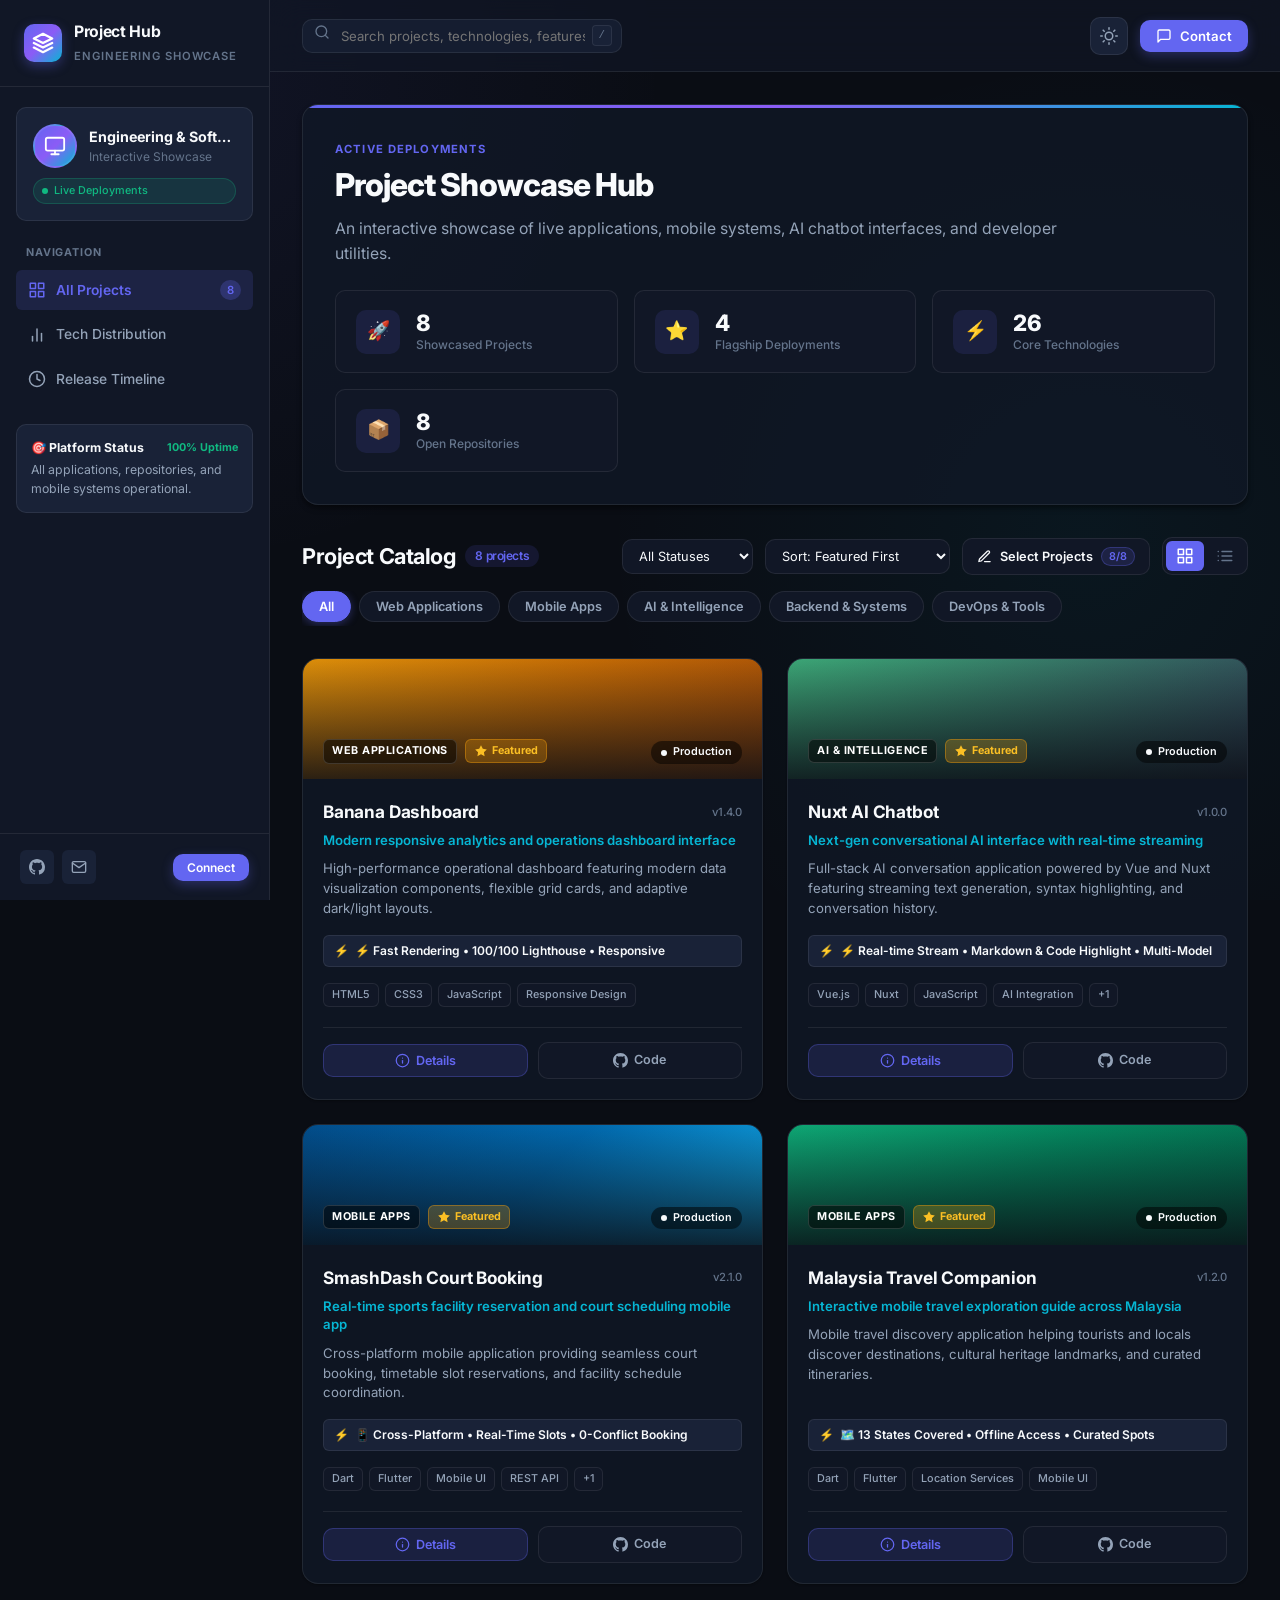
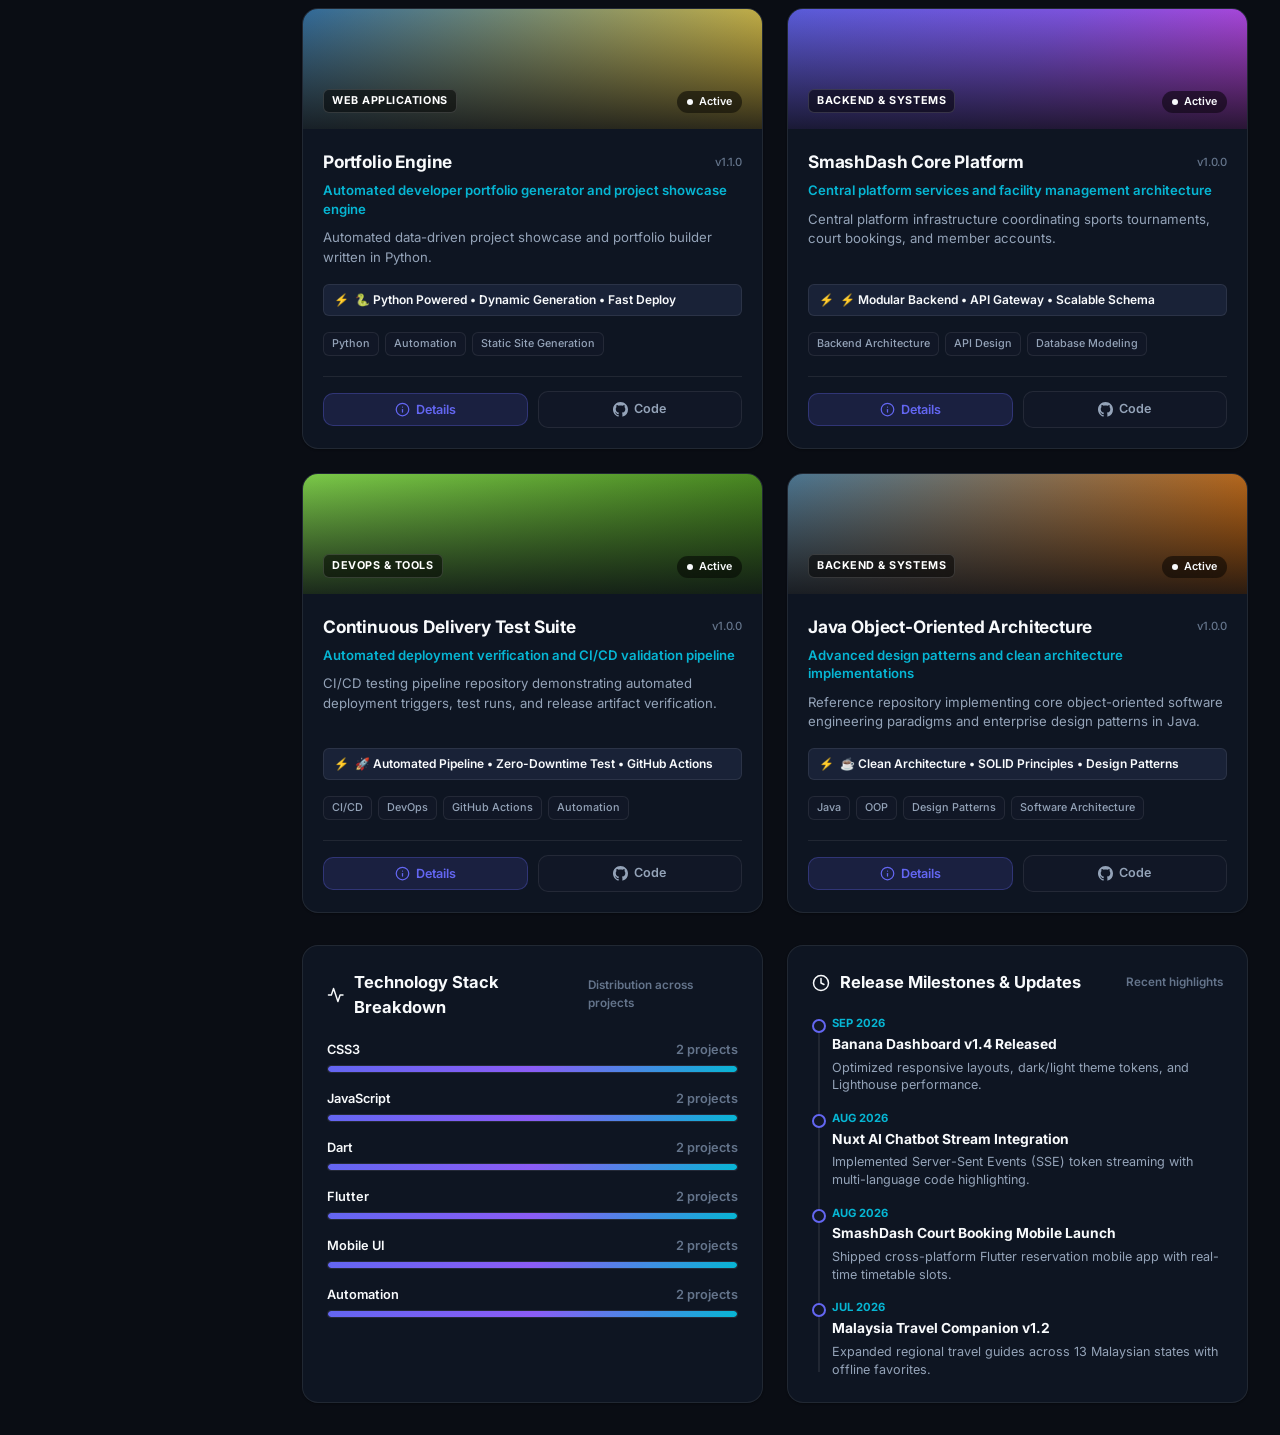
==== commit c33a6f71: "feat: add project selector curator modal and shareable curated links" ====
--- a/index.html
+++ b/index.html
@@ -213,6 +213,13 @@
                 <option value="category">Sort: By Category</option>
               </select>
 
+              <!-- Select / Curate Projects Button -->
+              <button class="btn-curate" id="openCurateModalBtn" title="Choose which projects to display">
+                <svg width="15" height="15" viewBox="0 0 24 24" fill="none" stroke="currentColor" stroke-width="2" stroke-linecap="round" stroke-linejoin="round"><path d="M12 20h9"></path><path d="M16.5 3.5a2.121 2.121 0 0 1 3 3L7 19l-4 1 1-4L16.5 3.5z"></path></svg>
+                Select Projects
+                <span class="curate-badge" id="curateCountBadge">...</span>
+              </button>
+
               <!-- View Switcher -->
               <div class="view-mode-toggle">
                 <button class="view-btn active" id="viewGridBtn" title="Grid View" aria-label="Grid view">
@@ -227,6 +234,22 @@
 
           <!-- Dynamic Category Filter Tabs -->
           <div class="category-tabs" id="categoryTabsContainer"></div>
+
+          <!-- Curated Alert Bar (Shown when a filtered subset is chosen) -->
+          <div class="curated-alert-bar" id="curatedAlertBar" style="display: none;">
+            <div class="curated-alert-text">
+              <span>🎯</span>
+              <span>Displaying <strong id="curatedCountText">0</strong> selected projects</span>
+            </div>
+            <div style="display: flex; gap: 8px;">
+              <button class="action-btn secondary" id="editCuratedBtn" style="padding: 4px 10px; font-size: 0.78rem;">
+                Edit Selection
+              </button>
+              <button class="action-btn secondary" id="resetCuratedBtn" style="padding: 4px 10px; font-size: 0.78rem;">
+                Show All Projects
+              </button>
+            </div>
+          </div>
         </section>
 
         <!-- Projects Dynamic Rendering Container -->
@@ -311,12 +334,53 @@
         </div>
       </div>
     </div>
+  <!-- Curate Projects Modal (Select which projects to display) -->
+  <div class="modal-overlay" id="curateModal" role="dialog" aria-modal="true" aria-labelledby="curateModalTitle">
+    <div class="modal-box" style="max-width: 640px;">
+      <div class="modal-banner" style="height: 105px; background: linear-gradient(135deg, #4f46e5 0%, #7c3aed 100%);">
+        <button class="modal-close-btn" id="curateModalCloseBtn" aria-label="Close dialog">✕</button>
+        <div class="modal-banner-content">
+          <h3 id="curateModalTitle" style="color: #ffffff; font-size: 1.35rem; font-weight: 800;">Select Projects to Show</h3>
+          <p style="color: rgba(255,255,255,0.85); font-size: 0.85rem;">Choose which projects visitors will see on this dashboard</p>
+        </div>
+      </div>
+
+      <div class="modal-body" style="padding: 22px;">
+        <div class="curate-modal-actions-bar">
+          <div class="curate-quick-filters">
+            <button class="curate-chip-btn" id="curateSelectAllBtn">Select All</button>
+            <button class="curate-chip-btn" id="curateDeselectAllBtn">Deselect All</button>
+            <button class="curate-chip-btn" id="curateOnlyFeaturedBtn">Featured Only</button>
+          </div>
+          <span style="font-size: 0.82rem; color: var(--text-muted); font-weight: 600;" id="curateSelectedCount">
+            0 selected
+          </span>
+        </div>
+
+        <div class="curate-modal-list" id="curateListContainer">
+          <!-- Populated by JS -->
+        </div>
+      </div>
+
+      <div class="modal-footer" style="padding: 16px 22px; justify-content: space-between;">
+        <button class="action-btn secondary" id="copyShareCuratedLinkBtn" title="Copy link displaying only these selected projects">
+          <svg width="15" height="15" viewBox="0 0 24 24" fill="none" stroke="currentColor" stroke-width="2" stroke-linecap="round" stroke-linejoin="round"><circle cx="18" cy="5" r="3"></circle><circle cx="6" cy="12" r="3"></circle><circle cx="18" cy="19" r="3"></circle><line x1="8.59" y1="13.51" x2="15.42" y2="17.49"></line><line x1="15.41" y1="6.51" x2="8.59" y2="10.49"></line></svg>
+          Copy Shareable Link
+        </button>
+
+        <button class="action-btn primary" id="saveCuratedBtn">
+          Apply Selection
+        </button>
+      </div>
+    </div>
   </div>
 
   <!-- Floating Toast Notifications Container -->
   <div class="toast-container" id="toastContainer"></div>
 
-  <!-- Dynamic Application Engine (Loads data/projects.json) -->
+  <!-- Project Catalog Data (Works seamlessly on both file:// and http://) -->
+  <script src="data/projects-data.js"></script>
+  <!-- Dynamic Application Engine -->
   <script src="js/app.js"></script>
 </body>
 </html>
--- a/css/styles.css
+++ b/css/styles.css
@@ -1571,3 +1571,195 @@
   100% { background-position: -200% 0; }
 }
 
+/* --------------------------------------------------
+   Project Selector / Curator Modal & Controls
+   -------------------------------------------------- */
+.btn-curate {
+  display: inline-flex;
+  align-items: center;
+  gap: 8px;
+  padding: 8px 14px;
+  border-radius: var(--radius-md);
+  background: var(--bg-secondary);
+  border: 1px solid var(--border-color);
+  color: var(--text-primary);
+  font-size: 0.85rem;
+  font-weight: 600;
+  transition: all var(--transition-fast);
+}
+
+.btn-curate:hover {
+  border-color: var(--accent-primary);
+  background: var(--bg-card-hover);
+  color: var(--accent-primary);
+}
+
+.curate-badge {
+  font-size: 0.72rem;
+  padding: 2px 7px;
+  border-radius: var(--radius-full);
+  background: rgba(99, 102, 241, 0.15);
+  color: var(--accent-primary);
+  border: 1px solid rgba(99, 102, 241, 0.3);
+}
+
+.curated-alert-bar {
+  background: rgba(99, 102, 241, 0.1);
+  border: 1px solid rgba(99, 102, 241, 0.25);
+  border-radius: var(--radius-md);
+  padding: 12px 18px;
+  display: flex;
+  align-items: center;
+  justify-content: space-between;
+  flex-wrap: wrap;
+  gap: 12px;
+  margin-bottom: 8px;
+}
+
+.curated-alert-text {
+  font-size: 0.88rem;
+  color: var(--text-primary);
+  display: flex;
+  align-items: center;
+  gap: 8px;
+}
+
+.curate-modal-list {
+  display: flex;
+  flex-direction: column;
+  gap: 10px;
+  max-height: 52vh;
+  overflow-y: auto;
+  padding-right: 4px;
+}
+
+.curate-item {
+  background: var(--bg-card);
+  border: 1px solid var(--border-color);
+  border-radius: var(--radius-md);
+  padding: 14px 16px;
+  display: flex;
+  align-items: center;
+  justify-content: space-between;
+  gap: 16px;
+  transition: all var(--transition-fast);
+  cursor: pointer;
+}
+
+.curate-item:hover {
+  border-color: var(--border-hover);
+  background: var(--bg-card-hover);
+}
+
+.curate-item.is-selected {
+  border-color: rgba(99, 102, 241, 0.5);
+  background: rgba(99, 102, 241, 0.05);
+}
+
+.curate-item-info {
+  flex: 1;
+  min-width: 0;
+}
+
+.curate-item-title-row {
+  display: flex;
+  align-items: center;
+  gap: 8px;
+  margin-bottom: 4px;
+  flex-wrap: wrap;
+}
+
+.curate-item-title {
+  font-weight: 700;
+  font-size: 0.95rem;
+  color: var(--text-primary);
+}
+
+.curate-item-desc {
+  font-size: 0.82rem;
+  color: var(--text-muted);
+  white-space: nowrap;
+  overflow: hidden;
+  text-overflow: ellipsis;
+}
+
+/* Modern Toggle Switch Component */
+.switch {
+  position: relative;
+  display: inline-block;
+  width: 44px;
+  height: 24px;
+  flex-shrink: 0;
+}
+
+.switch input {
+  opacity: 0;
+  width: 0;
+  height: 0;
+}
+
+.slider {
+  position: absolute;
+  cursor: pointer;
+  inset: 0;
+  background-color: var(--bg-tertiary);
+  border: 1px solid var(--border-color);
+  transition: .25s;
+  border-radius: var(--radius-full);
+}
+
+.slider:before {
+  position: absolute;
+  content: "";
+  height: 16px;
+  width: 16px;
+  left: 3px;
+  bottom: 3px;
+  background-color: var(--text-muted);
+  transition: .25s;
+  border-radius: 50%;
+}
+
+input:checked + .slider {
+  background-color: var(--accent-primary);
+  border-color: var(--accent-primary);
+}
+
+input:checked + .slider:before {
+  transform: translateX(20px);
+  background-color: #ffffff;
+}
+
+.curate-modal-actions-bar {
+  display: flex;
+  align-items: center;
+  justify-content: space-between;
+  padding-bottom: 12px;
+  border-bottom: 1px solid var(--border-color);
+  flex-wrap: wrap;
+  gap: 10px;
+}
+
+.curate-quick-filters {
+  display: flex;
+  align-items: center;
+  gap: 8px;
+}
+
+.curate-chip-btn {
+  font-size: 0.78rem;
+  font-weight: 600;
+  padding: 4px 10px;
+  border-radius: var(--radius-full);
+  background: var(--bg-tertiary);
+  border: 1px solid var(--border-color);
+  color: var(--text-secondary);
+  transition: all var(--transition-fast);
+}
+
+.curate-chip-btn:hover {
+  color: var(--text-primary);
+  border-color: var(--border-hover);
+}
+
+
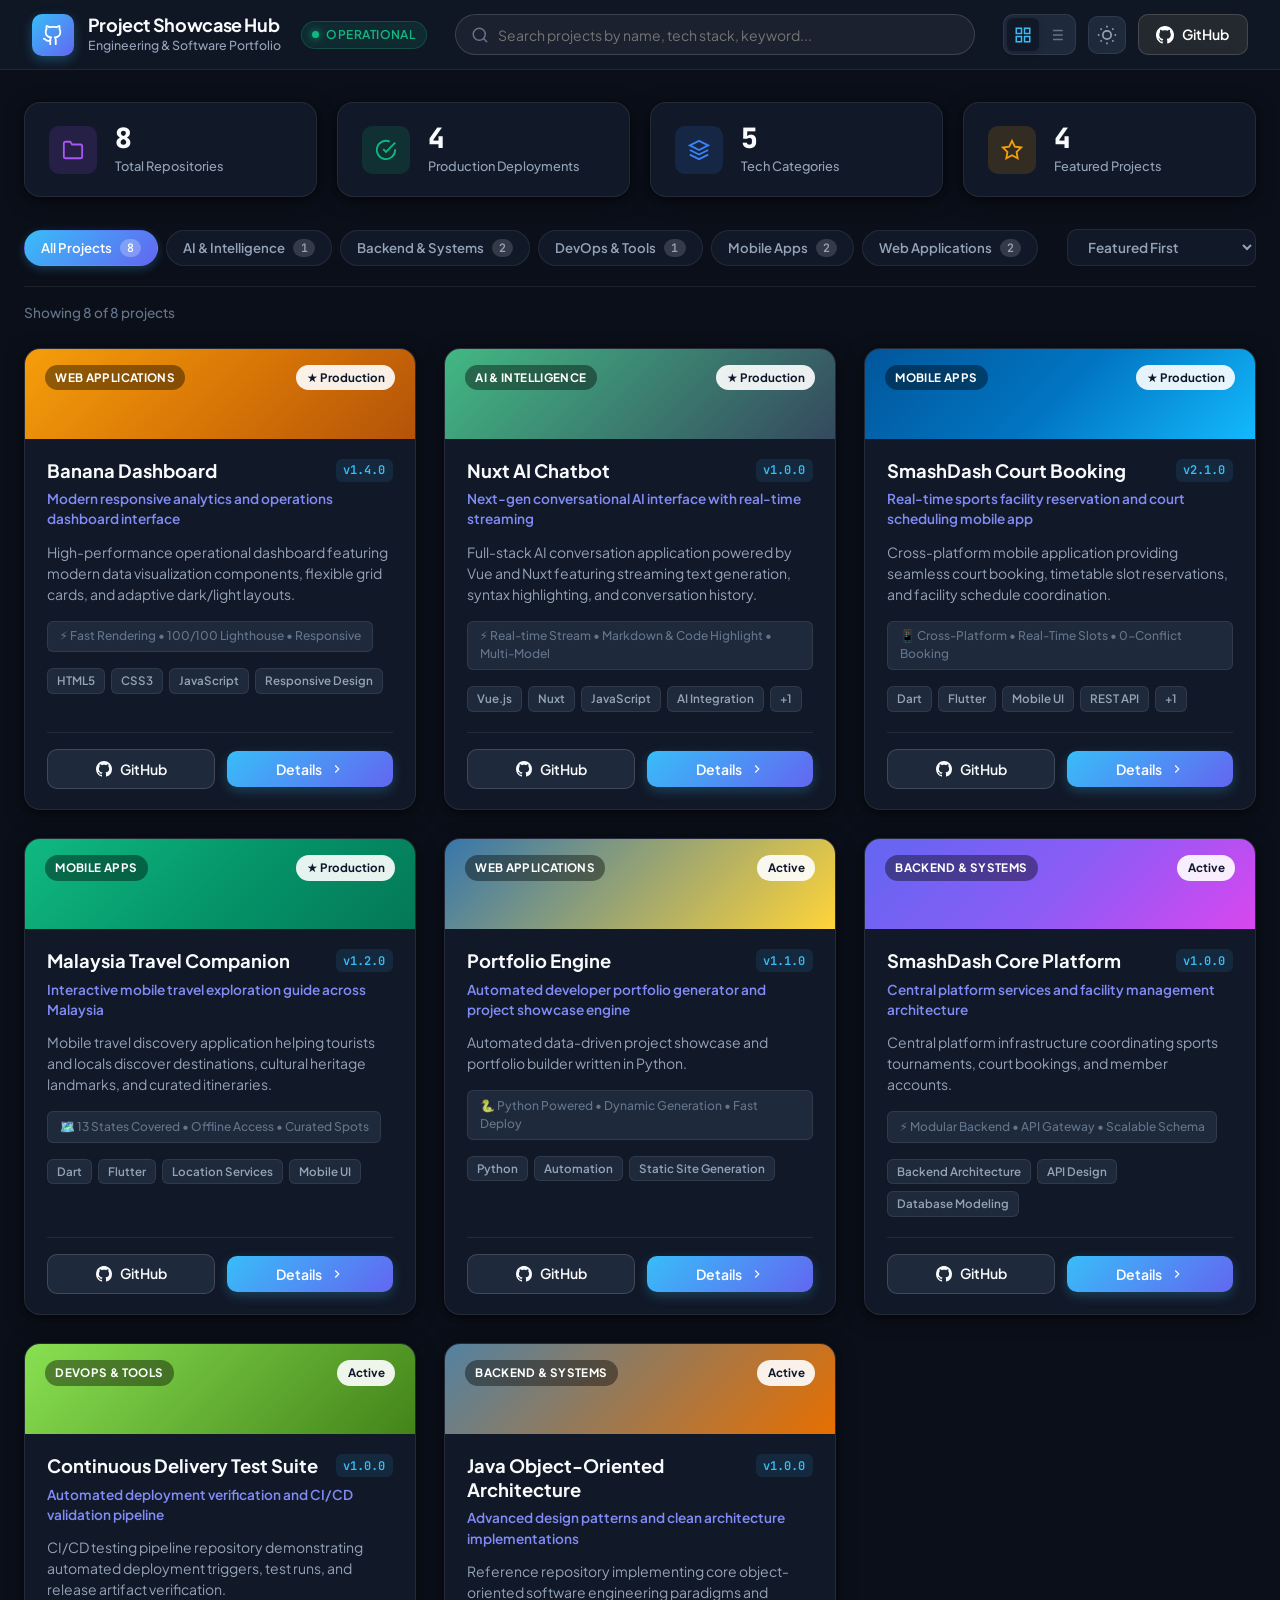
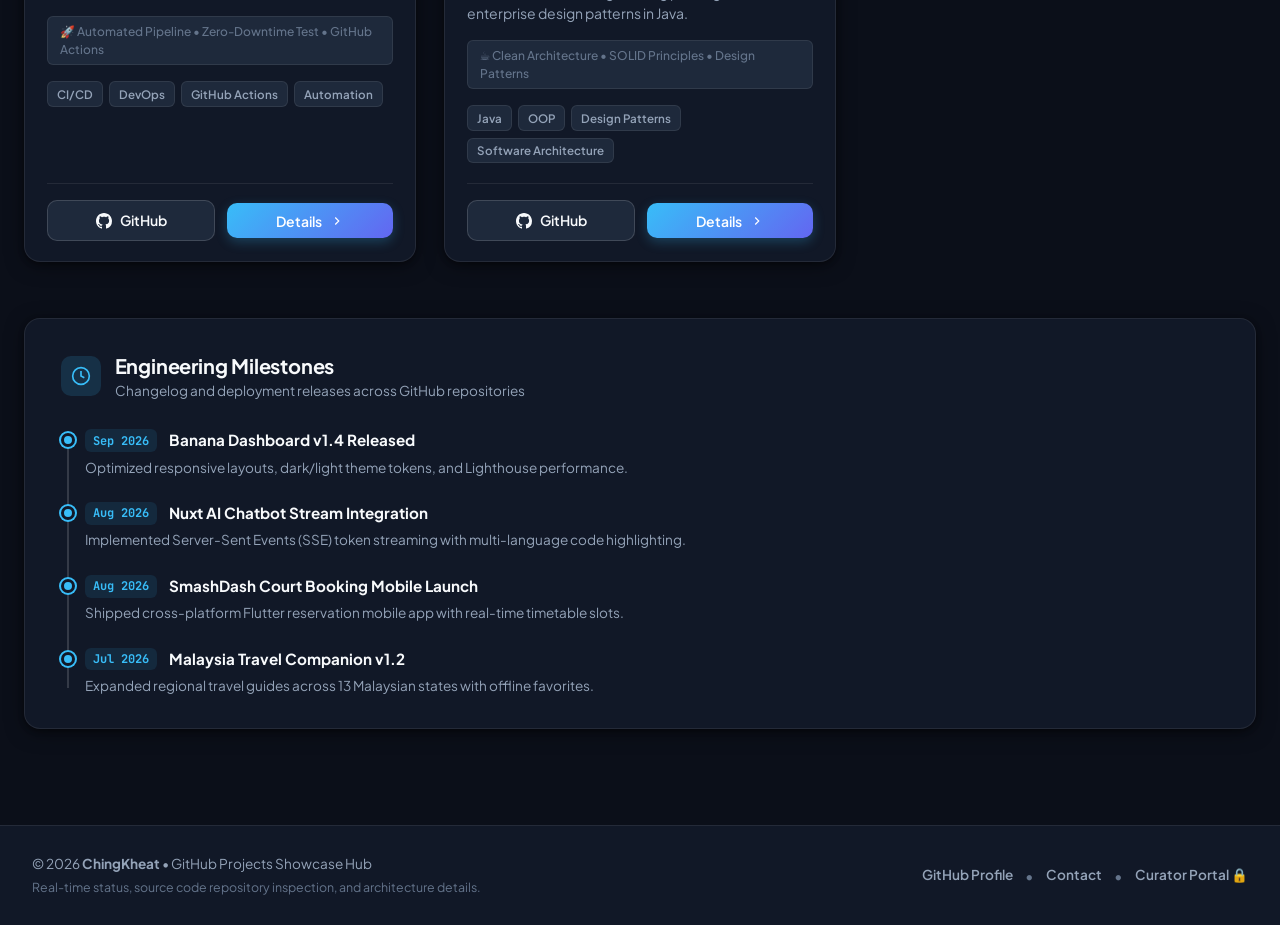
==== commit b1f9fc9a: "feat: complete project showcase dashboard and access curator portal" ====
--- a/index.html
+++ b/index.html
@@ -3,384 +3,308 @@
 <head>
   <meta charset="UTF-8">
   <meta name="viewport" content="width=device-width, initial-scale=1.0">
-  <meta name="description" content="Project Showcase Hub - Interactive Engineering and Application Portfolio">
-  <title>Project Showcase Hub | Engineering & Applications Dashboard</title>
-  <link rel="stylesheet" href="css/styles.css">
+  <title>GitHub Projects Dashboard</title>
+  <meta name="description" content="Interactive dashboard showcasing GitHub software projects, live applications, and developer utilities.">
   <link rel="preconnect" href="https://fonts.googleapis.com">
   <link rel="preconnect" href="https://fonts.gstatic.com" crossorigin>
-  <link href="https://fonts.googleapis.com/css2?family=Inter:wght@400;500;600;700;800&family=JetBrains+Mono:wght@400;500;600&display=swap" rel="stylesheet">
+  <link href="https://fonts.googleapis.com/css2?family=Plus+Jakarta+Sans:wght@400;500;600;700;800&family=JetBrains+Mono:wght@400;500;600&display=swap" rel="stylesheet">
+  <link rel="stylesheet" href="css/styles.css">
 </head>
 <body>
-
-  <div class="app-container">
-    <!-- Sidebar Navigation -->
-    <aside class="sidebar" id="sidebar">
-      <div class="sidebar-header">
-        <div class="logo-wrapper">
-          <div class="logo-icon">
-            <svg width="22" height="22" viewBox="0 0 24 24" fill="none" stroke="currentColor" stroke-width="2.5" stroke-linecap="round" stroke-linejoin="round">
+  <!-- App Container -->
+  <div class="app-layout">
+    
+    <!-- Top Navigation Header -->
+    <header class="top-nav">
+      <div class="nav-left">
+        <div class="brand-badge">
+          <div class="brand-logo">
+            <svg width="22" height="22" viewBox="0 0 24 24" fill="none" stroke="currentColor" stroke-width="2" stroke-linecap="round" stroke-linejoin="round">
+              <path d="M15 22v-4a4.8 4.8 0 0 0-1-3.5c3 0 6-2 6-5.5.08-1.25-.27-2.48-1-3.5.28-1.15.28-2.35 0-3.5 0 0-1 0-3 1.5-2.64-.5-5.36-.5-8 0C6 2 5 2 5 2c-.3 1.15-.3 2.35 0 3.5A5.403 5.403 0 0 0 4 9c0 3.5 3 5.5 6 5.5-.39.49-.68 1.05-.85 1.65-.17.6-.22 1.23-.15 1.85v4"></path>
+              <path d="M9 18c-4.51 2-5-2-7-2"></path>
+            </svg>
+          </div>
+          <div class="brand-info">
+            <h1 class="brand-title" id="hub-title">Project Showcase Hub</h1>
+            <span class="brand-subtitle" id="hub-subtitle">Engineering & Software Portfolio</span>
+          </div>
+        </div>
+        <div class="status-indicator">
+          <span class="status-dot"></span>
+          <span class="status-text" id="hub-status">Operational</span>
+        </div>
+      </div>
+
+      <!-- Search & Controls -->
+      <div class="nav-center">
+        <div class="search-box">
+          <svg class="search-icon" width="18" height="18" viewBox="0 0 24 24" fill="none" stroke="currentColor" stroke-width="2" stroke-linecap="round" stroke-linejoin="round">
+            <circle cx="11" cy="11" r="8"></circle>
+            <line x1="21" y1="21" x2="16.65" y2="16.65"></line>
+          </svg>
+          <input type="text" id="search-input" placeholder="Search projects by name, tech stack, keyword..." autocomplete="off">
+          <button id="clear-search" class="clear-search-btn" title="Clear search" aria-label="Clear search">×</button>
+        </div>
+      </div>
+
+      <div class="nav-right">
+        <!-- View Toggle (Grid / List) -->
+        <div class="view-toggle" role="group" aria-label="Layout view">
+          <button id="view-grid-btn" class="view-btn active" title="Grid View" aria-label="Grid View">
+            <svg width="18" height="18" viewBox="0 0 24 24" fill="none" stroke="currentColor" stroke-width="2">
+              <rect x="3" y="3" width="7" height="7"></rect>
+              <rect x="14" y="3" width="7" height="7"></rect>
+              <rect x="14" y="14" width="7" height="7"></rect>
+              <rect x="3" y="14" width="7" height="7"></rect>
+            </svg>
+          </button>
+          <button id="view-list-btn" class="view-btn" title="List View" aria-label="List View">
+            <svg width="18" height="18" viewBox="0 0 24 24" fill="none" stroke="currentColor" stroke-width="2">
+              <line x1="8" y1="6" x2="21" y2="6"></line>
+              <line x1="8" y1="12" x2="21" y2="12"></line>
+              <line x1="8" y1="18" x2="21" y2="18"></line>
+              <line x1="3" y1="6" x2="3.01" y2="6"></line>
+              <line x1="3" y1="12" x2="3.01" y2="12"></line>
+              <line x1="3" y1="18" x2="3.01" y2="18"></line>
+            </svg>
+          </button>
+        </div>
+
+        <!-- Theme Toggle -->
+        <button id="theme-toggle" class="icon-btn" title="Toggle Light/Dark Theme" aria-label="Toggle Light/Dark Theme">
+          <svg class="sun-icon" width="20" height="20" viewBox="0 0 24 24" fill="none" stroke="currentColor" stroke-width="2">
+            <circle cx="12" cy="12" r="5"></circle>
+            <line x1="12" y1="1" x2="12" y2="3"></line>
+            <line x1="12" y1="21" x2="12" y2="23"></line>
+            <line x1="4.22" y1="4.22" x2="5.64" y2="5.64"></line>
+            <line x1="18.36" y1="18.36" x2="19.78" y2="19.78"></line>
+            <line x1="1" y1="12" x2="3" y2="12"></line>
+            <line x1="21" y1="12" x2="23" y2="12"></line>
+            <line x1="4.22" y1="19.78" x2="5.64" y2="18.36"></line>
+            <line x1="18.36" y1="5.64" x2="19.78" y2="4.22"></line>
+          </svg>
+          <svg class="moon-icon" width="20" height="20" viewBox="0 0 24 24" fill="none" stroke="currentColor" stroke-width="2">
+            <path d="M21 12.79A9 9 0 1 1 11.21 3 7 7 0 0 0 21 12.79z"></path>
+          </svg>
+        </button>
+
+        <!-- GitHub Profile Button -->
+        <a id="github-profile-link" href="https://github.com/ChingKheat" target="_blank" rel="noopener noreferrer" class="btn btn-github">
+          <svg width="18" height="18" viewBox="0 0 24 24" fill="currentColor">
+            <path d="M12 0C5.37 0 0 5.37 0 12c0 5.31 3.435 9.795 8.205 11.385.6.105.825-.255.825-.57 0-.285-.015-1.23-.015-2.235-3.015.555-3.795-.735-4.035-1.41-.135-.345-.72-1.41-1.23-1.695-.42-.225-1.02-.78-.015-.795.945-.015 1.62.87 1.845 1.23 1.08 1.815 2.805 1.305 3.495.99.105-.78.42-1.305.765-1.605-2.67-.3-5.46-1.335-5.46-5.925 0-1.305.465-2.385 1.23-3.225-.12-.3-.54-1.53.12-3.18 0 0 1.005-.315 3.3 1.23.96-.27 1.98-.405 3-.405s2.04.135 3 .405c2.295-1.56 3.3-1.23 3.3-1.23.66 1.65.24 2.88.12 3.18.765.84 1.23 1.905 1.23 3.225 0 4.605-2.805 5.625-5.475 5.925.435.375.81 1.095.81 2.22 0 1.605-.015 2.895-.015 3.3 0 .315.225.69.825.57A12.02 12.02 0 0 0 24 12c0-6.63-5.37-12-12-12z"/>
+          </svg>
+          <span>GitHub</span>
+        </a>
+      </div>
+    </header>
+
+    <!-- Main Dashboard Container -->
+    <main class="main-content">
+      
+      <!-- Metrics & Overview Header -->
+      <section class="metrics-grid">
+        <div class="metric-card">
+          <div class="metric-icon-wrap icon-purple">
+            <svg width="22" height="22" viewBox="0 0 24 24" fill="none" stroke="currentColor" stroke-width="2">
+              <path d="M22 19a2 2 0 0 1-2 2H4a2 2 0 0 1-2-2V5a2 2 0 0 1 2-2h5l2 3h9a2 2 0 0 1 2 2z"></path>
+            </svg>
+          </div>
+          <div class="metric-details">
+            <span class="metric-value" id="stat-total-projects">0</span>
+            <span class="metric-label">Total Repositories</span>
+          </div>
+        </div>
+
+        <div class="metric-card">
+          <div class="metric-icon-wrap icon-emerald">
+            <svg width="22" height="22" viewBox="0 0 24 24" fill="none" stroke="currentColor" stroke-width="2">
+              <path d="M22 11.08V12a10 10 0 1 1-5.93-9.14"></path>
+              <polyline points="22 4 12 14.01 9 11.01"></polyline>
+            </svg>
+          </div>
+          <div class="metric-details">
+            <span class="metric-value" id="stat-production-projects">0</span>
+            <span class="metric-label">Production Deployments</span>
+          </div>
+        </div>
+
+        <div class="metric-card">
+          <div class="metric-icon-wrap icon-blue">
+            <svg width="22" height="22" viewBox="0 0 24 24" fill="none" stroke="currentColor" stroke-width="2">
               <polygon points="12 2 2 7 12 12 22 7 12 2"></polygon>
               <polyline points="2 17 12 22 22 17"></polyline>
               <polyline points="2 12 12 17 22 12"></polyline>
             </svg>
           </div>
-          <div class="logo-text">
-            <h1>Project Hub</h1>
-            <span>Engineering Showcase</span>
-          </div>
-        </div>
-        <button class="sidebar-close-btn" id="sidebarCloseBtn" aria-label="Close menu">✕</button>
-      </div>
-
-      <div class="sidebar-content">
-        <!-- Hub Overview Card -->
-        <div class="sidebar-profile">
-          <div class="profile-top">
-            <div class="profile-avatar">
-              <svg width="22" height="22" viewBox="0 0 24 24" fill="none" stroke="currentColor" stroke-width="2" stroke-linecap="round" stroke-linejoin="round"><rect x="2" y="3" width="20" height="14" rx="2" ry="2"></rect><line x1="8" y1="21" x2="16" y2="21"></line><line x1="12" y1="17" x2="12" y2="21"></line></svg>
+          <div class="metric-details">
+            <span class="metric-value" id="stat-categories-count">0</span>
+            <span class="metric-label">Tech Categories</span>
+          </div>
+        </div>
+
+        <div class="metric-card">
+          <div class="metric-icon-wrap icon-amber">
+            <svg width="22" height="22" viewBox="0 0 24 24" fill="none" stroke="currentColor" stroke-width="2">
+              <polygon points="12 2 15.09 8.26 22 9.27 17 14.14 18.18 21.02 12 17.77 5.82 21.02 7 14.14 2 9.27 8.91 8.26 12 2"></polygon>
+            </svg>
+          </div>
+          <div class="metric-details">
+            <span class="metric-value" id="stat-featured-count">0</span>
+            <span class="metric-label">Featured Projects</span>
+          </div>
+        </div>
+      </section>
+
+      <!-- Category Filter Tabs & Sort Controls -->
+      <section class="toolbar-section">
+        <div class="category-tabs" id="category-tabs" role="tablist">
+          <button class="tab-chip active" data-category="all" role="tab" aria-selected="true">
+            All Projects
+            <span class="chip-count" id="count-all">0</span>
+          </button>
+        </div>
+
+        <div class="filter-actions">
+          <div class="select-wrapper">
+            <label for="sort-select" class="sr-only">Sort Projects By</label>
+            <select id="sort-select" class="custom-select">
+              <option value="featured">Featured First</option>
+              <option value="recent">Recently Updated</option>
+              <option value="name">Alphabetical (A-Z)</option>
+            </select>
+          </div>
+        </div>
+      </section>
+
+      <!-- Active Filters Summary & Count -->
+      <div class="results-header">
+        <span class="results-counter" id="results-count">Showing all projects</span>
+        <button id="reset-filters" class="reset-link hidden">Reset Filters</button>
+      </div>
+
+      <!-- Projects Grid/List Section -->
+      <section id="projects-container" class="projects-grid" aria-live="polite">
+        <!-- Project cards dynamically injected here -->
+      </section>
+
+      <!-- Empty State -->
+      <div id="empty-state" class="empty-state hidden">
+        <div class="empty-icon">
+          <svg width="48" height="48" viewBox="0 0 24 24" fill="none" stroke="currentColor" stroke-width="1.5">
+            <circle cx="11" cy="11" r="8"></circle>
+            <line x1="21" y1="21" x2="16.65" y2="16.65"></line>
+            <line x1="8" y1="11" x2="14" y2="11"></line>
+          </svg>
+        </div>
+        <h3 class="empty-title">No projects found</h3>
+        <p class="empty-desc">We couldn't find any repositories matching your search criteria.</p>
+        <button id="empty-reset-btn" class="btn btn-secondary">Clear Search & Filters</button>
+      </div>
+
+      <!-- Milestones & Activity Timeline -->
+      <section class="milestones-section">
+        <div class="section-header">
+          <div class="section-title-wrap">
+            <div class="section-icon">
+              <svg width="20" height="20" viewBox="0 0 24 24" fill="none" stroke="currentColor" stroke-width="2">
+                <circle cx="12" cy="12" r="10"></circle>
+                <polyline points="12 6 12 12 16 14"></polyline>
+              </svg>
             </div>
-            <div class="profile-info">
-              <div class="profile-name" id="hubSubtitle">Engineering Lab</div>
-              <div class="profile-handle">Interactive Showcase</div>
+            <div>
+              <h2 class="section-title">Engineering Milestones</h2>
+              <p class="section-subtitle">Changelog and deployment releases across GitHub repositories</p>
             </div>
           </div>
-          <div class="profile-badge">
-            <span class="pulse-dot"></span> Live Deployments
-          </div>
-        </div>
-
-        <!-- Navigation Section -->
-        <div>
-          <div class="nav-section-title">Navigation</div>
-          <ul class="nav-links">
-            <li class="nav-item active">
-              <a href="#showcase">
-                <span class="nav-link-left">
-                  <svg width="18" height="18" viewBox="0 0 24 24" fill="none" stroke="currentColor" stroke-width="2" stroke-linecap="round" stroke-linejoin="round"><rect x="3" y="3" width="7" height="7"></rect><rect x="14" y="3" width="7" height="7"></rect><rect x="14" y="14" width="7" height="7"></rect><rect x="3" y="14" width="7" height="7"></rect></svg>
-                  All Projects
-                </span>
-                <span class="nav-badge" id="sidebarProjectCount">...</span>
-              </a>
-            </li>
-            <li class="nav-item">
-              <a href="#analytics">
-                <span class="nav-link-left">
-                  <svg width="18" height="18" viewBox="0 0 24 24" fill="none" stroke="currentColor" stroke-width="2" stroke-linecap="round" stroke-linejoin="round"><line x1="18" y1="20" x2="18" y2="10"></line><line x1="12" y1="20" x2="12" y2="4"></line><line x1="6" y1="20" x2="6" y2="14"></line></svg>
-                  Tech Distribution
-                </span>
-              </a>
-            </li>
-            <li class="nav-item">
-              <a href="#milestones">
-                <span class="nav-link-left">
-                  <svg width="18" height="18" viewBox="0 0 24 24" fill="none" stroke="currentColor" stroke-width="2" stroke-linecap="round" stroke-linejoin="round"><circle cx="12" cy="12" r="10"></circle><polyline points="12 6 12 12 16 14"></polyline></svg>
-                  Release Timeline
-                </span>
-              </a>
-            </li>
-          </ul>
-        </div>
-
-        <!-- System Status Summary -->
-        <div style="background: var(--bg-tertiary); padding: 14px; border-radius: var(--radius-md); border: 1px solid var(--border-color); font-size: 0.82rem; color: var(--text-secondary); line-height: 1.5;">
-          <div style="display: flex; align-items: center; justify-content: space-between; margin-bottom: 4px;">
-            <strong style="color: var(--text-primary);">🎯 Platform Status</strong>
-            <span style="color: var(--status-live); font-size: 0.72rem; font-weight: 700;">100% Uptime</span>
-          </div>
-          All applications, repositories, and mobile systems operational.
-        </div>
-      </div>
-
-      <div class="sidebar-footer">
-        <div class="social-links">
-          <a href="https://github.com/ChingKheat" id="hubGithubLink" target="_blank" rel="noopener noreferrer" class="social-btn" title="GitHub Codebases">
-            <svg width="16" height="16" viewBox="0 0 24 24" fill="currentColor"><path d="M12 0C5.37 0 0 5.37 0 12c0 5.31 3.435 9.795 8.205 11.385.6.105.825-.255.825-.57 0-.285-.015-1.23-.015-2.235-3.015.555-3.795-.735-4.035-1.41-.135-.345-.72-1.41-1.23-1.695-.42-.225-1.02-.78-.015-.795.945-.015 1.62.87 1.845 1.23 1.08 1.815 2.805 1.305 3.495.99.105-.78.42-1.305.765-1.605-2.67-.3-5.46-1.335-5.46-5.925 0-1.305.465-2.385 1.23-3.225-.12-.3-.54-1.53.12-3.18 0 0 1.005-.315 3.3 1.23.96-.27 1.98-.405 3-.405s2.04.135 3 .405c2.295-1.56 3.3-1.23 3.3-1.23.66 1.65.24 2.88.12 3.18.765.84 1.23 1.905 1.23 3.225 0 4.605-2.805 5.625-5.475 5.925.435.375.81 1.095.81 2.22 0 1.605-.015 2.895-.015 3.3 0 .315.225.69.825.57A12.02 12.02 0 0024 12c0-6.63-5.37-12-12-12z"/></svg>
+        </div>
+
+        <div class="timeline-container" id="timeline-list">
+          <!-- Timeline entries dynamically injected here -->
+        </div>
+      </section>
+
+    </main>
+
+    <!-- Footer -->
+    <footer class="app-footer">
+      <div class="footer-content">
+        <div class="footer-left">
+          <p>© 2026 <strong>ChingKheat</strong> • GitHub Projects Showcase Hub</p>
+          <p class="footer-note">Real-time status, source code repository inspection, and architecture details.</p>
+        </div>
+        <div class="footer-right">
+          <a href="https://github.com/ChingKheat" target="_blank" rel="noopener noreferrer" class="footer-link">
+            GitHub Profile
           </a>
-          <a href="mailto:chingkheat@gmail.com" class="social-btn btn-open-contact" title="Contact Email">
-            <svg width="16" height="16" viewBox="0 0 24 24" fill="none" stroke="currentColor" stroke-width="2" stroke-linecap="round" stroke-linejoin="round"><path d="M4 4h16c1.1 0 2 .9 2 2v12c0 1.1-.9 2-2 2H4c-1.1 0-2-.9-2-2V6c0-1.1.9-2 2-2z"></path><polyline points="22,6 12,13 2,6"></polyline></svg>
+          <span class="footer-dot">•</span>
+          <a href="mailto:chingkheat@gmail.com" class="footer-link">
+            Contact
           </a>
-        </div>
-        <button class="action-btn primary btn-open-contact" style="padding: 6px 14px; font-size: 0.8rem;">
-          Connect
-        </button>
-      </div>
-    </aside>
-
-    <!-- Main Content Area -->
-    <main class="main-wrapper">
-      <!-- Top Navbar -->
-      <header class="top-navbar">
-        <div class="navbar-left">
-          <button class="mobile-menu-toggle" id="mobileMenuToggle" aria-label="Toggle navigation menu">
-            <svg width="20" height="20" viewBox="0 0 24 24" fill="none" stroke="currentColor" stroke-width="2" stroke-linecap="round" stroke-linejoin="round"><line x1="3" y1="12" x2="21" y2="12"></line><line x1="3" y1="6" x2="21" y2="6"></line><line x1="3" y1="18" x2="21" y2="18"></line></svg>
-          </button>
-          
-          <div class="search-box">
-            <span class="search-icon">
-              <svg width="16" height="16" viewBox="0 0 24 24" fill="none" stroke="currentColor" stroke-width="2" stroke-linecap="round" stroke-linejoin="round"><circle cx="11" cy="11" r="8"></circle><line x1="21" y1="21" x2="16.65" y2="16.65"></line></svg>
-            </span>
-            <input type="text" id="searchInput" class="search-input" placeholder="Search projects, technologies, features..." autocomplete="off">
-            <span class="search-shortcut">/</span>
-          </div>
-        </div>
-
-        <div class="navbar-right">
-          <!-- Theme Toggle -->
-          <button class="icon-button" id="themeToggleBtn" title="Toggle Dark/Light Mode" aria-label="Toggle theme">
-            <!-- Dynamic icon inserted by js -->
-          </button>
-
-          <!-- Contact / Connect Button -->
-          <button class="action-btn primary btn-open-contact">
-            <svg width="16" height="16" viewBox="0 0 24 24" fill="none" stroke="currentColor" stroke-width="2" stroke-linecap="round" stroke-linejoin="round"><path d="M21 15a2 2 0 0 1-2 2H7l-4 4V5a2 2 0 0 1 2-2h14a2 2 0 0 1 2 2z"></path></svg>
-            Contact
-          </button>
-        </div>
-      </header>
-
-      <!-- Dashboard Body -->
-      <div class="dashboard-content">
-
-        <!-- Hero Overview Banner with Dynamic KPI Stat Cards -->
-        <section class="hero-banner">
-          <div class="hero-intro">
-            <span class="hero-tag" id="hubBadge">Active Deployments</span>
-            <h2 class="hero-title" id="hubTitle">Project Showcase Hub</h2>
-            <p class="hero-description" id="hubDescription">
-              An interactive showcase of live applications, mobile systems, AI chatbot interfaces, and developer utilities.
-            </p>
-          </div>
-
-          <!-- Dynamic Metric Highlights -->
-          <div class="metrics-grid">
-            <div class="metric-card">
-              <div class="metric-icon-wrap">🚀</div>
-              <div class="metric-info">
-                <div class="metric-value" id="statTotalProjects">0</div>
-                <div class="metric-label">Showcased Projects</div>
-              </div>
-            </div>
-
-            <div class="metric-card">
-              <div class="metric-icon-wrap">⭐</div>
-              <div class="metric-info">
-                <div class="metric-value" id="statFeaturedProjects">0</div>
-                <div class="metric-label">Flagship Deployments</div>
-              </div>
-            </div>
-
-            <div class="metric-card">
-              <div class="metric-icon-wrap">⚡</div>
-              <div class="metric-info">
-                <div class="metric-value" id="statTotalTech">0</div>
-                <div class="metric-label">Core Technologies</div>
-              </div>
-            </div>
-
-            <div class="metric-card">
-              <div class="metric-icon-wrap">📦</div>
-              <div class="metric-info">
-                <div class="metric-value" id="statTotalCodebases">0</div>
-                <div class="metric-label">Open Repositories</div>
-              </div>
-            </div>
-          </div>
-        </section>
-
-        <!-- Project Showcase Controls & Filters -->
-        <section class="showcase-header" id="showcase">
-          <div class="showcase-title-row">
-            <h3 class="section-heading">
-              Project Catalog
-              <span class="section-count-badge" id="projectCountBadge">Loading...</span>
-            </h3>
-
-            <div class="controls-right">
-              <!-- Status Filter Dropdown -->
-              <select id="statusSelect" class="select-control" aria-label="Filter by project status">
-                <option value="all">All Statuses</option>
-                <option value="featured">Featured Only</option>
-                <option value="production">Production</option>
-                <option value="active">Active</option>
-                <option value="beta">Beta</option>
-              </select>
-
-              <!-- Sorting Dropdown -->
-              <select id="sortSelect" class="select-control" aria-label="Sort projects">
-                <option value="featured">Sort: Featured First</option>
-                <option value="newest">Sort: Recently Updated</option>
-                <option value="title">Sort: Alphabetical</option>
-                <option value="category">Sort: By Category</option>
-              </select>
-
-              <!-- Select / Curate Projects Button -->
-              <button class="btn-curate" id="openCurateModalBtn" title="Choose which projects to display">
-                <svg width="15" height="15" viewBox="0 0 24 24" fill="none" stroke="currentColor" stroke-width="2" stroke-linecap="round" stroke-linejoin="round"><path d="M12 20h9"></path><path d="M16.5 3.5a2.121 2.121 0 0 1 3 3L7 19l-4 1 1-4L16.5 3.5z"></path></svg>
-                Select Projects
-                <span class="curate-badge" id="curateCountBadge">...</span>
-              </button>
-
-              <!-- View Switcher -->
-              <div class="view-mode-toggle">
-                <button class="view-btn active" id="viewGridBtn" title="Grid View" aria-label="Grid view">
-                  <svg width="18" height="18" viewBox="0 0 24 24" fill="none" stroke="currentColor" stroke-width="2" stroke-linecap="round" stroke-linejoin="round"><rect x="3" y="3" width="7" height="7"></rect><rect x="14" y="3" width="7" height="7"></rect><rect x="14" y="14" width="7" height="7"></rect><rect x="3" y="14" width="7" height="7"></rect></svg>
-                </button>
-                <button class="view-btn" id="viewListBtn" title="List View" aria-label="List view">
-                  <svg width="18" height="18" viewBox="0 0 24 24" fill="none" stroke="currentColor" stroke-width="2" stroke-linecap="round" stroke-linejoin="round"><line x1="8" y1="6" x2="21" y2="6"></line><line x1="8" y1="12" x2="21" y2="12"></line><line x1="8" y1="18" x2="21" y2="18"></line><line x1="3" y1="6" x2="3.01" y2="6"></line><line x1="3" y1="12" x2="3.01" y2="12"></line><line x1="3" y1="18" x2="3.01" y2="18"></line></svg>
-                </button>
-              </div>
-            </div>
-          </div>
-
-          <!-- Dynamic Category Filter Tabs -->
-          <div class="category-tabs" id="categoryTabsContainer"></div>
-
-          <!-- Curated Alert Bar (Shown when a filtered subset is chosen) -->
-          <div class="curated-alert-bar" id="curatedAlertBar" style="display: none;">
-            <div class="curated-alert-text">
-              <span>🎯</span>
-              <span>Displaying <strong id="curatedCountText">0</strong> selected projects</span>
-            </div>
-            <div style="display: flex; gap: 8px;">
-              <button class="action-btn secondary" id="editCuratedBtn" style="padding: 4px 10px; font-size: 0.78rem;">
-                Edit Selection
-              </button>
-              <button class="action-btn secondary" id="resetCuratedBtn" style="padding: 4px 10px; font-size: 0.78rem;">
-                Show All Projects
-              </button>
-            </div>
-          </div>
-        </section>
-
-        <!-- Projects Dynamic Rendering Container -->
-        <section class="projects-container" id="projectsContainer">
-          <!-- Dynamic cards or shimmer skeletons injected here -->
-        </section>
-
-        <!-- Analytics & Milestones Dual Grid -->
-        <section class="dashboard-grid-dual">
-          <!-- Technology Distribution Breakdown -->
-          <div class="widget-card" id="analytics">
-            <div class="widget-header">
-              <h4 class="widget-title">
-                <svg width="18" height="18" viewBox="0 0 24 24" fill="none" stroke="currentColor" stroke-width="2" stroke-linecap="round" stroke-linejoin="round"><polyline points="22 12 18 12 15 21 9 3 6 12 2 12"></polyline></svg>
-                Technology Stack Breakdown
-              </h4>
-              <span style="font-size: 0.78rem; color: var(--text-muted); font-weight: 600;">Distribution across projects</span>
-            </div>
-            <div class="skills-bars" id="skillsContainer">
-              <!-- Dynamically rendered -->
-            </div>
-          </div>
-
-          <!-- Release Timeline & Milestones -->
-          <div class="widget-card" id="milestones">
-            <div class="widget-header">
-              <h4 class="widget-title">
-                <svg width="18" height="18" viewBox="0 0 24 24" fill="none" stroke="currentColor" stroke-width="2" stroke-linecap="round" stroke-linejoin="round"><circle cx="12" cy="12" r="10"></circle><polyline points="12 6 12 12 16 14"></polyline></svg>
-                Release Milestones & Updates
-              </h4>
-              <span style="font-size: 0.78rem; color: var(--text-muted); font-weight: 600;">Recent highlights</span>
-            </div>
-            <div class="timeline-list" id="milestonesContainer">
-              <!-- Dynamically rendered -->
-            </div>
-          </div>
-        </section>
-
-      </div>
-    </main>
+          <span class="footer-dot">•</span>
+          <a href="admin.html" class="footer-link" title="Authorized project curator access">
+            Curator Portal 🔒
+          </a>
+        </div>
+      </div>
+    </footer>
   </div>
 
   <!-- Project Detail Modal -->
-  <div class="modal-overlay" id="modalOverlay" role="dialog" aria-modal="true" aria-labelledby="modalProjectTitle">
-    <div class="modal-box" id="modalBox">
-      <!-- Injected dynamically on card selection -->
+  <div id="project-modal" class="modal-overlay hidden" role="dialog" aria-modal="true" aria-labelledby="modal-title">
+    <div class="modal-card">
+      <div class="modal-header-banner" id="modal-banner">
+        <button id="modal-close-btn" class="modal-close" aria-label="Close modal">&times;</button>
+        <div class="modal-category-badge" id="modal-category">Category</div>
+        <h2 class="modal-title" id="modal-title">Project Title</h2>
+        <p class="modal-tagline" id="modal-tagline">Project Tagline</p>
+      </div>
+
+      <div class="modal-body">
+        <div class="modal-meta-row">
+          <div class="modal-meta-item">
+            <span class="meta-label">Status</span>
+            <span class="meta-value status-pill" id="modal-status">Production</span>
+          </div>
+          <div class="modal-meta-item">
+            <span class="meta-label">Version</span>
+            <span class="meta-value" id="modal-version">v1.0.0</span>
+          </div>
+          <div class="modal-meta-item">
+            <span class="meta-label">Updated</span>
+            <span class="meta-value" id="modal-updated">2026-09-01</span>
+          </div>
+        </div>
+
+        <div class="modal-section">
+          <h4 class="modal-subheading">About the Project</h4>
+          <p class="modal-description" id="modal-description"></p>
+        </div>
+
+        <div class="modal-section" id="modal-features-section">
+          <h4 class="modal-subheading">Key Highlights & Architecture</h4>
+          <ul class="modal-features-list" id="modal-features"></ul>
+        </div>
+
+        <div class="modal-section">
+          <h4 class="modal-subheading">Technologies Used</h4>
+          <div class="tags-container" id="modal-tags"></div>
+        </div>
+
+        <div class="modal-footer-actions">
+          <a id="modal-github-link" href="#" target="_blank" rel="noopener noreferrer" class="btn btn-primary">
+            <svg width="18" height="18" viewBox="0 0 24 24" fill="currentColor">
+              <path d="M12 0C5.37 0 0 5.37 0 12c0 5.31 3.435 9.795 8.205 11.385.6.105.825-.255.825-.57 0-.285-.015-1.23-.015-2.235-3.015.555-3.795-.735-4.035-1.41-.135-.345-.72-1.41-1.23-1.695-.42-.225-1.02-.78-.015-.795.945-.015 1.62.87 1.845 1.23 1.08 1.815 2.805 1.305 3.495.99.105-.78.42-1.305.765-1.605-2.67-.3-5.46-1.335-5.46-5.925 0-1.305.465-2.385 1.23-3.225-.12-.3-.54-1.53.12-3.18 0 0 1.005-.315 3.3 1.23.96-.27 1.98-.405 3-.405s2.04.135 3 .405c2.295-1.56 3.3-1.23 3.3-1.23.66 1.65.24 2.88.12 3.18.765.84 1.23 1.905 1.23 3.225 0 4.605-2.805 5.625-5.475 5.925.435.375.81 1.095.81 2.22 0 1.605-.015 2.895-.015 3.3 0 .315.225.69.825.57A12.02 12.02 0 0 0 24 12c0-6.63-5.37-12-12-12z"/>
+            </svg>
+            <span>View on GitHub</span>
+          </a>
+          <button id="modal-dismiss-btn" class="btn btn-secondary">Close</button>
+        </div>
+      </div>
     </div>
   </div>
 
-  <!-- Contact Modal -->
-  <div class="modal-overlay" id="contactModal" role="dialog" aria-modal="true" aria-labelledby="contactTitle">
-    <div class="modal-box" style="max-width: 540px;">
-      <div class="modal-banner" style="background: linear-gradient(135deg, #4f46e5 0%, #06b6d4 100%);">
-        <button class="modal-close-btn" id="contactCloseBtn" aria-label="Close dialog">✕</button>
-        <div class="modal-banner-content">
-          <h3 id="contactTitle" style="color: #ffffff; font-size: 1.4rem; font-weight: 800;">Get in Touch</h3>
-          <p style="color: rgba(255,255,255,0.85); font-size: 0.88rem;">Open for engineering collaborations, questions, and inquiries.</p>
-        </div>
-      </div>
-
-      <div class="modal-body">
-        <div class="contact-grid">
-          <a href="https://github.com/ChingKheat" target="_blank" rel="noopener noreferrer" class="contact-card-btn">
-            <div class="contact-card-icon">
-              <svg width="20" height="20" viewBox="0 0 24 24" fill="currentColor"><path d="M12 0C5.37 0 0 5.37 0 12c0 5.31 3.435 9.795 8.205 11.385.6.105.825-.255.825-.57 0-.285-.015-1.23-.015-2.235-3.015.555-3.795-.735-4.035-1.41-.135-.345-.72-1.41-1.23-1.695-.42-.225-1.02-.78-.015-.795.945-.015 1.62.87 1.845 1.23 1.08 1.815 2.805 1.305 3.495.99.105-.78.42-1.305.765-1.605-2.67-.3-5.46-1.335-5.46-5.925 0-1.305.465-2.385 1.23-3.225-.12-.3-.54-1.53.12-3.18 0 0 1.005-.315 3.3 1.23.96-.27 1.98-.405 3-.405s2.04.135 3 .405c2.295-1.56 3.3-1.23 3.3-1.23.66 1.65.24 2.88.12 3.18.765.84 1.23 1.905 1.23 3.225 0 4.605-2.805 5.625-5.475 5.925.435.375.81 1.095.81 2.22 0 1.605-.015 2.895-.015 3.3 0 .315.225.69.825.57A12.02 12.02 0 0024 12c0-6.63-5.37-12-12-12z"/></svg>
-            </div>
-            <div class="contact-card-info">
-              <h4>GitHub Codebases</h4>
-              <p>Explore source repositories</p>
-            </div>
-          </a>
-
-          <button class="contact-card-btn" id="copyEmailBtn">
-            <div class="contact-card-icon">
-              <svg width="20" height="20" viewBox="0 0 24 24" fill="none" stroke="currentColor" stroke-width="2" stroke-linecap="round" stroke-linejoin="round"><rect x="9" y="9" width="13" height="13" rx="2" ry="2"></rect><path d="M5 15H4a2 2 0 0 1-2-2V4a2 2 0 0 1 2-2h9a2 2 0 0 1 2 2v1"></path></svg>
-            </div>
-            <div class="contact-card-info">
-              <h4>Copy Email</h4>
-              <p>chingkheat@gmail.com</p>
-            </div>
-          </button>
-        </div>
-      </div>
-    </div>
-  <!-- Curate Projects Modal (Select which projects to display) -->
-  <div class="modal-overlay" id="curateModal" role="dialog" aria-modal="true" aria-labelledby="curateModalTitle">
-    <div class="modal-box" style="max-width: 640px;">
-      <div class="modal-banner" style="height: 105px; background: linear-gradient(135deg, #4f46e5 0%, #7c3aed 100%);">
-        <button class="modal-close-btn" id="curateModalCloseBtn" aria-label="Close dialog">✕</button>
-        <div class="modal-banner-content">
-          <h3 id="curateModalTitle" style="color: #ffffff; font-size: 1.35rem; font-weight: 800;">Select Projects to Show</h3>
-          <p style="color: rgba(255,255,255,0.85); font-size: 0.85rem;">Choose which projects visitors will see on this dashboard</p>
-        </div>
-      </div>
-
-      <div class="modal-body" style="padding: 22px;">
-        <div class="curate-modal-actions-bar">
-          <div class="curate-quick-filters">
-            <button class="curate-chip-btn" id="curateSelectAllBtn">Select All</button>
-            <button class="curate-chip-btn" id="curateDeselectAllBtn">Deselect All</button>
-            <button class="curate-chip-btn" id="curateOnlyFeaturedBtn">Featured Only</button>
-          </div>
-          <span style="font-size: 0.82rem; color: var(--text-muted); font-weight: 600;" id="curateSelectedCount">
-            0 selected
-          </span>
-        </div>
-
-        <div class="curate-modal-list" id="curateListContainer">
-          <!-- Populated by JS -->
-        </div>
-      </div>
-
-      <div class="modal-footer" style="padding: 16px 22px; justify-content: space-between;">
-        <button class="action-btn secondary" id="copyShareCuratedLinkBtn" title="Copy link displaying only these selected projects">
-          <svg width="15" height="15" viewBox="0 0 24 24" fill="none" stroke="currentColor" stroke-width="2" stroke-linecap="round" stroke-linejoin="round"><circle cx="18" cy="5" r="3"></circle><circle cx="6" cy="12" r="3"></circle><circle cx="18" cy="19" r="3"></circle><line x1="8.59" y1="13.51" x2="15.42" y2="17.49"></line><line x1="15.41" y1="6.51" x2="8.59" y2="10.49"></line></svg>
-          Copy Shareable Link
-        </button>
-
-        <button class="action-btn primary" id="saveCuratedBtn">
-          Apply Selection
-        </button>
-      </div>
-    </div>
-  </div>
-
-  <!-- Floating Toast Notifications Container -->
-  <div class="toast-container" id="toastContainer"></div>
-
-  <!-- Project Catalog Data (Works seamlessly on both file:// and http://) -->
+  <!-- Scripts -->
   <script src="data/projects-data.js"></script>
-  <!-- Dynamic Application Engine -->
   <script src="js/app.js"></script>
 </body>
 </html>
--- a/css/styles.css
+++ b/css/styles.css
@@ -1,117 +1,87 @@
 /* ==========================================================================
-   Project Hub & Showcase Dashboard Stylesheet
-   Modern, responsive, glassmorphic design system with dark/light mode support
+   Design Tokens & CSS Variables
    ========================================================================== */
-
-/* --------------------------------------------------
-   CSS Variables & Design Tokens
-   -------------------------------------------------- */
 :root {
-  /* Color Palette - Dark Mode Default */
-  --bg-primary: #0a0d14;
-  --bg-secondary: #111726;
-  --bg-tertiary: #192237;
-  --bg-card: rgba(17, 24, 39, 0.75);
-  --bg-card-hover: rgba(26, 36, 58, 0.85);
-  --bg-glass: rgba(17, 24, 39, 0.65);
-  --bg-input: #151d30;
+  /* Dark Theme (Default) */
+  --bg-body: #0b0f19;
+  --bg-surface: #111827;
+  --bg-surface-elevated: #1e293b;
+  --bg-surface-hover: #283548;
+  --bg-input: rgba(255, 255, 255, 0.05);
   
-  --border-color: rgba(255, 255, 255, 0.08);
-  --border-hover: rgba(99, 102, 241, 0.4);
-  --border-active: #6366f1;
+  --border-subtle: rgba(255, 255, 255, 0.08);
+  --border-medium: rgba(255, 255, 255, 0.15);
+  --border-focus: #38bdf8;
 
   --text-primary: #f8fafc;
   --text-secondary: #94a3b8;
   --text-muted: #64748b;
-  --text-inverse: #0f172a;
-
-  --accent-primary: #6366f1;       /* Indigo */
-  --accent-primary-hover: #4f46e5;
-  --accent-secondary: #06b6d4;     /* Cyan */
-  --accent-gradient: linear-gradient(135deg, #6366f1 0%, #8b5cf6 50%, #06b6d4 100%);
-  --accent-glow: rgba(99, 102, 241, 0.25);
-
-  --status-live: #10b981;
-  --status-beta: #f59e0b;
-  --status-progress: #3b82f6;
-  --status-archived: #64748b;
-
-  /* Elevation Shadows */
-  --shadow-sm: 0 1px 2px 0 rgba(0, 0, 0, 0.3);
-  --shadow-md: 0 4px 6px -1px rgba(0, 0, 0, 0.4), 0 2px 4px -2px rgba(0, 0, 0, 0.3);
-  --shadow-lg: 0 10px 15px -3px rgba(0, 0, 0, 0.5), 0 4px 6px -4px rgba(0, 0, 0, 0.4);
-  --shadow-xl: 0 20px 25px -5px rgba(0, 0, 0, 0.6), 0 8px 10px -6px rgba(0, 0, 0, 0.5);
-  --shadow-glow: 0 0 25px rgba(99, 102, 241, 0.25);
-
-  /* Layout dimensions */
-  --sidebar-width: 270px;
-  --header-height: 72px;
+  
+  --brand-primary: #38bdf8;
+  --brand-secondary: #818cf8;
+  --brand-gradient: linear-gradient(135deg, #38bdf8 0%, #6366f1 100%);
+  
+  --accent-emerald: #10b981;
+  --accent-purple: #a855f7;
+  --accent-amber: #f59e0b;
+  --accent-blue: #3b82f6;
+
+  --card-shadow: 0 4px 20px -2px rgba(0, 0, 0, 0.5), 0 2px 6px -1px rgba(0, 0, 0, 0.4);
+  --card-shadow-hover: 0 12px 30px -4px rgba(56, 189, 248, 0.15), 0 8px 16px -2px rgba(0, 0, 0, 0.4);
+
   --radius-sm: 6px;
   --radius-md: 10px;
   --radius-lg: 16px;
   --radius-full: 9999px;
 
-  /* Transitions */
-  --transition-fast: 0.15s ease;
-  --transition-normal: 0.25s cubic-bezier(0.4, 0, 0.2, 1);
-  --transition-slow: 0.4s cubic-bezier(0.4, 0, 0.2, 1);
-}
-
-/* Light Mode Overrides */
+  --font-sans: 'Plus Jakarta Sans', system-ui, -apple-system, sans-serif;
+  --font-mono: 'JetBrains Mono', monospace;
+
+  --transition-fast: 0.18s ease;
+  --transition-normal: 0.28s cubic-bezier(0.4, 0, 0.2, 1);
+}
+
 [data-theme="light"] {
-  --bg-primary: #f8fafc;
-  --bg-secondary: #ffffff;
-  --bg-tertiary: #f1f5f9;
-  --bg-card: rgba(255, 255, 255, 0.9);
-  --bg-card-hover: #ffffff;
-  --bg-glass: rgba(255, 255, 255, 0.8);
-  --bg-input: #f8fafc;
-
-  --border-color: rgba(0, 0, 0, 0.08);
-  --border-hover: rgba(99, 102, 241, 0.4);
-  --border-active: #6366f1;
+  --bg-body: #f8fafc;
+  --bg-surface: #ffffff;
+  --bg-surface-elevated: #f1f5f9;
+  --bg-surface-hover: #e2e8f0;
+  --bg-input: #ffffff;
+
+  --border-subtle: rgba(0, 0, 0, 0.08);
+  --border-medium: rgba(0, 0, 0, 0.14);
+  --border-focus: #0284c7;
 
   --text-primary: #0f172a;
   --text-secondary: #475569;
   --text-muted: #94a3b8;
-  --text-inverse: #ffffff;
-
-  --shadow-sm: 0 1px 3px 0 rgba(0, 0, 0, 0.06);
-  --shadow-md: 0 4px 6px -1px rgba(0, 0, 0, 0.07);
-  --shadow-lg: 0 10px 15px -3px rgba(0, 0, 0, 0.08);
-  --shadow-xl: 0 20px 25px -5px rgba(0, 0, 0, 0.1);
-  --shadow-glow: 0 0 25px rgba(99, 102, 241, 0.15);
-}
-
-/* --------------------------------------------------
-   Reset & Base Typography
-   -------------------------------------------------- */
+
+  --brand-primary: #0284c7;
+  --brand-secondary: #4f46e5;
+  --brand-gradient: linear-gradient(135deg, #0284c7 0%, #4f46e5 100%);
+
+  --card-shadow: 0 4px 16px rgba(15, 23, 42, 0.06), 0 1px 3px rgba(15, 23, 42, 0.04);
+  --card-shadow-hover: 0 14px 28px rgba(2, 132, 199, 0.12), 0 4px 8px rgba(15, 23, 42, 0.06);
+}
+
+/* ==========================================================================
+   Reset & Base Styles
+   ========================================================================== */
 *, *::before, *::after {
   box-sizing: border-box;
   margin: 0;
   padding: 0;
 }
 
-html {
-  font-family: -apple-system, BlinkMacSystemFont, "Segoe UI", Roboto, "Inter", "Helvetica Neue", Arial, sans-serif;
-  font-size: 15px;
+body {
+  font-family: var(--font-sans);
+  background-color: var(--bg-body);
+  color: var(--text-primary);
   line-height: 1.5;
-  color: var(--text-primary);
-  background-color: var(--bg-primary);
-  scroll-behavior: smooth;
+  min-height: 100vh;
   -webkit-font-smoothing: antialiased;
   -moz-osx-font-smoothing: grayscale;
-}
-
-body {
-  min-height: 100vh;
-  display: flex;
-  background-color: var(--bg-primary);
-  background-image: 
-    radial-gradient(circle at 15% 10%, rgba(99, 102, 241, 0.08) 0%, transparent 35%),
-    radial-gradient(circle at 85% 60%, rgba(6, 182, 212, 0.06) 0%, transparent 40%);
-  background-attachment: fixed;
-  overflow-x: hidden;
+  transition: background-color var(--transition-normal), color var(--transition-normal);
 }
 
 a {
@@ -119,1203 +89,995 @@
   text-decoration: none;
 }
 
-button {
-  cursor: pointer;
-  border: none;
-  background: none;
+button, input, select {
   font-family: inherit;
   font-size: inherit;
-  color: inherit;
-}
-
-input, select {
-  font-family: inherit;
-  font-size: inherit;
-  color: inherit;
-}
-
-/* --------------------------------------------------
-   App Layout
-   -------------------------------------------------- */
-.app-container {
-  display: flex;
+}
+
+.sr-only {
+  position: absolute;
+  width: 1px;
+  height: 1px;
+  padding: 0;
+  margin: -1px;
+  overflow: hidden;
+  clip: rect(0, 0, 0, 0);
+  border: 0;
+}
+
+.hidden {
+  display: none !important;
+}
+
+/* ==========================================================================
+   Layout Containers
+   ========================================================================== */
+.app-layout {
+  display: flex;
+  flex-direction: column;
+  min-height: 100vh;
+}
+
+.main-content {
+  flex: 1;
+  max-width: 1360px;
   width: 100%;
-  min-height: 100vh;
+  margin: 0 auto;
+  padding: 2rem 1.5rem 4rem;
+}
+
+/* ==========================================================================
+   Top Navigation Header
+   ========================================================================== */
+.top-nav {
+  position: sticky;
+  top: 0;
+  z-index: 100;
+  display: flex;
+  align-items: center;
+  justify-content: space-between;
+  gap: 1.5rem;
+  padding: 0.85rem 2rem;
+  background-color: rgba(17, 24, 39, 0.85);
+  backdrop-filter: blur(14px);
+  -webkit-backdrop-filter: blur(14px);
+  border-bottom: 1px solid var(--border-subtle);
+}
+
+[data-theme="light"] .top-nav {
+  background-color: rgba(255, 255, 255, 0.85);
+}
+
+.nav-left {
+  display: flex;
+  align-items: center;
+  gap: 1.25rem;
+}
+
+.brand-badge {
+  display: flex;
+  align-items: center;
+  gap: 0.85rem;
+}
+
+.brand-logo {
+  display: flex;
+  align-items: center;
+  justify-content: center;
+  width: 42px;
+  height: 42px;
+  border-radius: var(--radius-md);
+  background: var(--brand-gradient);
+  color: #ffffff;
+  box-shadow: 0 4px 12px rgba(56, 189, 248, 0.3);
+}
+
+.brand-info {
+  display: flex;
+  flex-direction: column;
+}
+
+.brand-title {
+  font-size: 1.125rem;
+  font-weight: 700;
+  letter-spacing: -0.02em;
+  color: var(--text-primary);
+  line-height: 1.2;
+}
+
+.brand-subtitle {
+  font-size: 0.775rem;
+  color: var(--text-secondary);
+  font-weight: 500;
+}
+
+.status-indicator {
+  display: inline-flex;
+  align-items: center;
+  gap: 0.45rem;
+  padding: 0.25rem 0.65rem;
+  border-radius: var(--radius-full);
+  background-color: rgba(16, 185, 129, 0.12);
+  border: 1px solid rgba(16, 185, 129, 0.25);
+}
+
+.status-dot {
+  width: 7px;
+  height: 7px;
+  border-radius: 50%;
+  background-color: var(--accent-emerald);
+  box-shadow: 0 0 8px var(--accent-emerald);
+  animation: pulse-dot 2s infinite ease-in-out;
+}
+
+@keyframes pulse-dot {
+  0%, 100% { opacity: 1; transform: scale(1); }
+  50% { opacity: 0.4; transform: scale(0.85); }
+}
+
+.status-text {
+  font-size: 0.75rem;
+  font-weight: 600;
+  color: var(--accent-emerald);
+  text-transform: uppercase;
+  letter-spacing: 0.04em;
+}
+
+/* Nav Center (Search) */
+.nav-center {
+  flex: 1;
+  max-width: 520px;
+}
+
+.search-box {
   position: relative;
-}
-
-/* --------------------------------------------------
-   Sidebar
-   -------------------------------------------------- */
-.sidebar {
-  width: var(--sidebar-width);
-  height: 100vh;
-  position: fixed;
-  top: 0;
-  left: 0;
-  background: var(--bg-secondary);
-  border-right: 1px solid var(--border-color);
-  display: flex;
-  flex-direction: column;
-  z-index: 100;
-  transition: transform var(--transition-normal);
-  backdrop-filter: blur(12px);
-  -webkit-backdrop-filter: blur(12px);
-}
-
-.sidebar-header {
-  padding: 20px 24px;
-  display: flex;
-  align-items: center;
-  justify-content: space-between;
-  border-bottom: 1px solid var(--border-color);
-}
-
-.logo-wrapper {
-  display: flex;
-  align-items: center;
-  gap: 12px;
-}
-
-.logo-icon {
+  display: flex;
+  align-items: center;
+  width: 100%;
+}
+
+.search-icon {
+  position: absolute;
+  left: 1rem;
+  color: var(--text-muted);
+  pointer-events: none;
+}
+
+.search-box input {
+  width: 100%;
+  padding: 0.65rem 2.5rem 0.65rem 2.65rem;
+  background-color: var(--bg-input);
+  border: 1px solid var(--border-medium);
+  border-radius: var(--radius-full);
+  color: var(--text-primary);
+  font-size: 0.875rem;
+  transition: all var(--transition-fast);
+}
+
+.search-box input:focus {
+  outline: none;
+  border-color: var(--brand-primary);
+  box-shadow: 0 0 0 3px rgba(56, 189, 248, 0.2);
+  background-color: var(--bg-surface);
+}
+
+.clear-search-btn {
+  position: absolute;
+  right: 0.85rem;
+  background: none;
+  border: none;
+  color: var(--text-muted);
+  font-size: 1.25rem;
+  cursor: pointer;
+  display: none;
+  line-height: 1;
+}
+
+.clear-search-btn:hover {
+  color: var(--text-primary);
+}
+
+/* Nav Right */
+.nav-right {
+  display: flex;
+  align-items: center;
+  gap: 0.75rem;
+}
+
+.view-toggle {
+  display: flex;
+  background-color: var(--bg-surface-elevated);
+  padding: 3px;
+  border-radius: var(--radius-md);
+  border: 1px solid var(--border-subtle);
+}
+
+.view-btn {
+  background: none;
+  border: none;
+  color: var(--text-muted);
+  padding: 0.45rem;
+  border-radius: var(--radius-sm);
+  cursor: pointer;
+  display: flex;
+  align-items: center;
+  justify-content: center;
+  transition: all var(--transition-fast);
+}
+
+.view-btn.active {
+  background-color: var(--bg-surface);
+  color: var(--brand-primary);
+  box-shadow: 0 2px 6px rgba(0, 0, 0, 0.15);
+}
+
+.icon-btn {
+  background-color: var(--bg-surface-elevated);
+  border: 1px solid var(--border-subtle);
+  color: var(--text-secondary);
   width: 38px;
   height: 38px;
   border-radius: var(--radius-md);
-  background: var(--accent-gradient);
   display: flex;
   align-items: center;
   justify-content: center;
+  cursor: pointer;
+  transition: all var(--transition-fast);
+}
+
+.icon-btn:hover {
+  color: var(--text-primary);
+  border-color: var(--border-medium);
+  background-color: var(--bg-surface-hover);
+}
+
+/* Theme Icons */
+[data-theme="dark"] .sun-icon { display: block; }
+[data-theme="dark"] .moon-icon { display: none; }
+[data-theme="light"] .sun-icon { display: none; }
+[data-theme="light"] .moon-icon { display: block; }
+
+/* Buttons */
+.btn {
+  display: inline-flex;
+  align-items: center;
+  justify-content: center;
+  gap: 0.5rem;
+  font-weight: 600;
+  font-size: 0.875rem;
+  padding: 0.55rem 1.1rem;
+  border-radius: var(--radius-md);
+  cursor: pointer;
+  transition: all var(--transition-fast);
+  border: none;
+}
+
+.btn-github {
+  background-color: #24292f;
   color: #ffffff;
-  box-shadow: 0 4px 12px rgba(99, 102, 241, 0.35);
-}
-
-.logo-text h1 {
-  font-size: 1.05rem;
-  font-weight: 700;
-  letter-spacing: -0.02em;
+  border: 1px solid rgba(255, 255, 255, 0.15);
+}
+
+.btn-github:hover {
+  background-color: #1b1f23;
+  transform: translateY(-1px);
+}
+
+.btn-primary {
+  background: var(--brand-gradient);
+  color: #ffffff;
+  box-shadow: 0 4px 12px rgba(56, 189, 248, 0.25);
+}
+
+.btn-primary:hover {
+  opacity: 0.95;
+  transform: translateY(-1px);
+  box-shadow: 0 6px 16px rgba(56, 189, 248, 0.35);
+}
+
+.btn-secondary {
+  background-color: var(--bg-surface-elevated);
   color: var(--text-primary);
-}
-
-.logo-text span {
-  font-size: 0.75rem;
-  color: var(--text-muted);
-  text-transform: uppercase;
-  letter-spacing: 0.08em;
-  font-weight: 600;
-}
-
-.sidebar-close-btn {
-  display: none;
-  padding: 6px;
-  border-radius: var(--radius-sm);
-  color: var(--text-secondary);
-}
-
-.sidebar-content {
-  flex: 1;
-  overflow-y: auto;
-  padding: 20px 16px;
-  display: flex;
-  flex-direction: column;
-  gap: 24px;
-}
-
-/* Profile summary widget in sidebar */
-.sidebar-profile {
-  background: var(--bg-tertiary);
-  border: 1px solid var(--border-color);
-  border-radius: var(--radius-md);
-  padding: 16px;
-  display: flex;
-  flex-direction: column;
-  gap: 10px;
-}
-
-.profile-top {
-  display: flex;
-  align-items: center;
-  gap: 12px;
-}
-
-.profile-avatar {
-  width: 44px;
-  height: 44px;
-  border-radius: 50%;
-  background: var(--accent-gradient);
-  display: flex;
-  align-items: center;
-  justify-content: center;
-  font-weight: 700;
-  font-size: 1.1rem;
-  color: #ffffff;
-  border: 2px solid var(--border-color);
-}
-
-.profile-info {
-  flex: 1;
-  overflow: hidden;
-}
-
-.profile-name {
-  font-weight: 700;
-  font-size: 0.95rem;
-  white-space: nowrap;
-  overflow: hidden;
-  text-overflow: ellipsis;
-}
-
-.profile-handle {
-  font-size: 0.8rem;
-  color: var(--text-muted);
-}
-
-.profile-badge {
-  display: inline-flex;
-  align-items: center;
-  gap: 6px;
-  font-size: 0.72rem;
-  padding: 4px 8px;
-  border-radius: var(--radius-full);
-  background: rgba(16, 185, 129, 0.12);
-  color: #10b981;
-  border: 1px solid rgba(16, 185, 129, 0.25);
-  font-weight: 500;
-}
-
-.pulse-dot {
-  width: 6px;
-  height: 6px;
-  border-radius: 50%;
-  background: #10b981;
-  box-shadow: 0 0 0 0 rgba(16, 185, 129, 0.7);
-  animation: pulse-ring 2s infinite;
-}
-
-@keyframes pulse-ring {
-  0% { box-shadow: 0 0 0 0 rgba(16, 185, 129, 0.7); }
-  70% { box-shadow: 0 0 0 6px rgba(16, 185, 129, 0); }
-  100% { box-shadow: 0 0 0 0 rgba(16, 185, 129, 0); }
-}
-
-/* Nav sections */
-.nav-section-title {
-  font-size: 0.72rem;
-  text-transform: uppercase;
-  letter-spacing: 0.08em;
-  color: var(--text-muted);
-  font-weight: 700;
-  padding: 0 10px 8px;
-}
-
-.nav-links {
-  list-style: none;
-  display: flex;
-  flex-direction: column;
-  gap: 4px;
-}
-
-.nav-item a {
-  display: flex;
-  align-items: center;
-  justify-content: space-between;
-  padding: 10px 12px;
-  border-radius: var(--radius-sm);
-  color: var(--text-secondary);
-  font-weight: 500;
-  font-size: 0.92rem;
-  transition: all var(--transition-fast);
-}
-
-.nav-item a:hover {
-  background: var(--bg-tertiary);
-  color: var(--text-primary);
-}
-
-.nav-item.active a {
-  background: rgba(99, 102, 241, 0.15);
-  color: var(--accent-primary);
-  font-weight: 600;
-}
-
-.nav-link-left {
-  display: flex;
-  align-items: center;
-  gap: 10px;
-}
-
-.nav-badge {
-  font-size: 0.75rem;
-  padding: 2px 7px;
-  border-radius: var(--radius-full);
-  background: var(--bg-tertiary);
-  color: var(--text-muted);
-}
-
-.nav-item.active .nav-badge {
-  background: rgba(99, 102, 241, 0.25);
-  color: var(--accent-primary);
-}
-
-.sidebar-footer {
-  padding: 16px 20px;
-  border-top: 1px solid var(--border-color);
-  display: flex;
-  align-items: center;
-  justify-content: space-between;
-}
-
-.social-links {
-  display: flex;
-  align-items: center;
-  gap: 8px;
-}
-
-.social-btn {
-  width: 34px;
-  height: 34px;
-  border-radius: var(--radius-sm);
-  display: flex;
-  align-items: center;
-  justify-content: center;
-  color: var(--text-secondary);
-  background: var(--bg-tertiary);
-  transition: all var(--transition-fast);
-}
-
-.social-btn:hover {
-  color: var(--accent-primary);
-  background: rgba(99, 102, 241, 0.15);
-  transform: translateY(-2px);
-}
-
-/* --------------------------------------------------
-   Main Content Area
-   -------------------------------------------------- */
-.main-wrapper {
-  margin-left: var(--sidebar-width);
-  flex: 1;
-  min-height: 100vh;
-  display: flex;
-  flex-direction: column;
-}
-
-/* Top Navbar */
-.top-navbar {
-  height: var(--header-height);
-  position: sticky;
-  top: 0;
-  z-index: 90;
-  background: var(--bg-glass);
-  backdrop-filter: blur(16px);
-  -webkit-backdrop-filter: blur(16px);
-  border-bottom: 1px solid var(--border-color);
-  display: flex;
-  align-items: center;
-  justify-content: space-between;
-  padding: 0 32px;
-}
-
-.navbar-left {
-  display: flex;
-  align-items: center;
-  gap: 16px;
-}
-
-.mobile-menu-toggle {
-  display: none;
-  padding: 8px;
-  border-radius: var(--radius-sm);
-  color: var(--text-secondary);
-  background: var(--bg-tertiary);
-}
-
-.search-box {
-  position: relative;
-  display: flex;
-  align-items: center;
-  width: 320px;
-}
-
-.search-icon {
-  position: absolute;
-  left: 12px;
-  color: var(--text-muted);
-  pointer-events: none;
-}
-
-.search-input {
-  width: 100%;
-  padding: 8px 36px 8px 38px;
-  background: var(--bg-input);
-  border: 1px solid var(--border-color);
-  border-radius: var(--radius-md);
-  font-size: 0.88rem;
-  color: var(--text-primary);
-  transition: all var(--transition-fast);
-}
-
-.search-input:focus {
-  outline: none;
-  border-color: var(--accent-primary);
-  box-shadow: 0 0 0 3px rgba(99, 102, 241, 0.18);
-}
-
-.search-shortcut {
-  position: absolute;
-  right: 10px;
-  background: var(--bg-tertiary);
-  border: 1px solid var(--border-color);
-  border-radius: 4px;
-  padding: 1px 6px;
-  font-size: 0.72rem;
-  color: var(--text-muted);
-  font-family: monospace;
-}
-
-.navbar-right {
-  display: flex;
-  align-items: center;
-  gap: 12px;
-}
-
-.action-btn {
-  display: inline-flex;
-  align-items: center;
-  gap: 8px;
-  padding: 8px 16px;
-  border-radius: var(--radius-md);
-  font-size: 0.88rem;
-  font-weight: 600;
-  transition: all var(--transition-fast);
-}
-
-.action-btn.primary {
-  background: var(--accent-primary);
-  color: #ffffff;
-  box-shadow: 0 4px 12px rgba(99, 102, 241, 0.3);
-}
-
-.action-btn.primary:hover {
-  background: var(--accent-primary-hover);
-  transform: translateY(-1px);
-}
-
-.action-btn.secondary {
-  background: var(--bg-tertiary);
-  border: 1px solid var(--border-color);
-  color: var(--text-primary);
-}
-
-.action-btn.secondary:hover {
-  border-color: var(--border-hover);
-  background: var(--bg-card-hover);
-}
-
-.icon-button {
-  width: 38px;
-  height: 38px;
-  border-radius: var(--radius-md);
-  display: flex;
-  align-items: center;
-  justify-content: center;
-  background: var(--bg-tertiary);
-  border: 1px solid var(--border-color);
-  color: var(--text-secondary);
-  transition: all var(--transition-fast);
-}
-
-.icon-button:hover {
-  color: var(--text-primary);
-  border-color: var(--border-hover);
-}
-
-/* --------------------------------------------------
-   Dashboard Content Container
-   -------------------------------------------------- */
-.dashboard-content {
-  flex: 1;
-  padding: 32px;
-  max-width: 1400px;
-  width: 100%;
-  margin: 0 auto;
-  display: flex;
-  flex-direction: column;
-  gap: 32px;
-}
-
-/* Hero & KPI Metrics Section */
-.hero-banner {
-  background: var(--bg-card);
-  border: 1px solid var(--border-color);
-  border-radius: var(--radius-lg);
-  padding: 32px;
-  position: relative;
-  overflow: hidden;
-  box-shadow: var(--shadow-md);
-}
-
-.hero-banner::before {
-  content: "";
-  position: absolute;
-  top: 0;
-  left: 0;
-  right: 0;
-  height: 3px;
-  background: var(--accent-gradient);
-}
-
-.hero-intro {
-  max-width: 760px;
-}
-
-.hero-tag {
-  display: inline-block;
-  font-size: 0.75rem;
-  text-transform: uppercase;
-  letter-spacing: 0.1em;
-  font-weight: 700;
-  color: var(--accent-primary);
-  margin-bottom: 8px;
-}
-
-.hero-title {
-  font-size: 2.1rem;
-  font-weight: 800;
-  letter-spacing: -0.03em;
-  line-height: 1.2;
-  margin-bottom: 12px;
-}
-
-.hero-description {
-  font-size: 1.05rem;
-  color: var(--text-secondary);
-  line-height: 1.6;
-}
-
-/* Metrics Row */
+  border: 1px solid var(--border-medium);
+}
+
+.btn-secondary:hover {
+  background-color: var(--bg-surface-hover);
+}
+
+/* ==========================================================================
+   Metrics / KPI Overview Bar
+   ========================================================================== */
 .metrics-grid {
   display: grid;
   grid-template-columns: repeat(auto-fit, minmax(220px, 1fr));
-  gap: 16px;
-  margin-top: 24px;
+  gap: 1.25rem;
+  margin-bottom: 2rem;
 }
 
 .metric-card {
-  background: var(--bg-secondary);
-  border: 1px solid var(--border-color);
+  display: flex;
+  align-items: center;
+  gap: 1.1rem;
+  padding: 1.25rem 1.5rem;
+  background-color: var(--bg-surface);
+  border: 1px solid var(--border-subtle);
+  border-radius: var(--radius-lg);
+  box-shadow: var(--card-shadow);
+  transition: transform var(--transition-fast), border-color var(--transition-fast);
+}
+
+.metric-card:hover {
+  transform: translateY(-2px);
+  border-color: var(--border-medium);
+}
+
+.metric-icon-wrap {
+  display: flex;
+  align-items: center;
+  justify-content: center;
+  width: 48px;
+  height: 48px;
   border-radius: var(--radius-md);
-  padding: 18px 20px;
-  display: flex;
-  align-items: center;
-  gap: 16px;
+  flex-shrink: 0;
+}
+
+.icon-purple {
+  background-color: rgba(168, 85, 247, 0.15);
+  color: var(--accent-purple);
+}
+
+.icon-emerald {
+  background-color: rgba(16, 185, 129, 0.15);
+  color: var(--accent-emerald);
+}
+
+.icon-blue {
+  background-color: rgba(59, 130, 246, 0.15);
+  color: var(--accent-blue);
+}
+
+.icon-amber {
+  background-color: rgba(245, 158, 11, 0.15);
+  color: var(--accent-amber);
+}
+
+.metric-details {
+  display: flex;
+  flex-direction: column;
+}
+
+.metric-value {
+  font-size: 1.75rem;
+  font-weight: 800;
+  line-height: 1.1;
+  color: var(--text-primary);
+  font-family: var(--font-mono);
+}
+
+.metric-label {
+  font-size: 0.8rem;
+  font-weight: 500;
+  color: var(--text-secondary);
+  margin-top: 0.2rem;
+}
+
+/* ==========================================================================
+   Toolbar (Category Filter Tabs & Sort)
+   ========================================================================== */
+.toolbar-section {
+  display: flex;
+  align-items: center;
+  justify-content: space-between;
+  flex-wrap: wrap;
+  gap: 1rem;
+  padding-bottom: 1.25rem;
+  border-bottom: 1px solid var(--border-subtle);
+  margin-bottom: 1rem;
+}
+
+.category-tabs {
+  display: flex;
+  flex-wrap: wrap;
+  gap: 0.5rem;
+}
+
+.tab-chip {
+  display: inline-flex;
+  align-items: center;
+  gap: 0.5rem;
+  padding: 0.5rem 1rem;
+  border-radius: var(--radius-full);
+  background-color: var(--bg-surface);
+  border: 1px solid var(--border-subtle);
+  color: var(--text-secondary);
+  font-size: 0.825rem;
+  font-weight: 600;
+  cursor: pointer;
   transition: all var(--transition-fast);
 }
 
-.metric-card:hover {
-  border-color: var(--border-hover);
-  transform: translateY(-2px);
-  box-shadow: var(--shadow-sm);
-}
-
-.metric-icon-wrap {
-  width: 44px;
-  height: 44px;
+.tab-chip:hover {
+  background-color: var(--bg-surface-elevated);
+  color: var(--text-primary);
+  border-color: var(--border-medium);
+}
+
+.tab-chip.active {
+  background: var(--brand-gradient);
+  color: #ffffff;
+  border-color: transparent;
+  box-shadow: 0 3px 10px rgba(56, 189, 248, 0.25);
+}
+
+.chip-count {
+  display: inline-flex;
+  align-items: center;
+  justify-content: center;
+  padding: 0.1rem 0.45rem;
+  border-radius: var(--radius-full);
+  font-size: 0.725rem;
+  background-color: rgba(255, 255, 255, 0.15);
+  font-family: var(--font-mono);
+}
+
+.tab-chip.active .chip-count {
+  background-color: rgba(255, 255, 255, 0.25);
+  color: #ffffff;
+}
+
+.filter-actions {
+  display: flex;
+  align-items: center;
+  gap: 0.75rem;
+}
+
+.custom-select {
+  padding: 0.5rem 2rem 0.5rem 1rem;
+  background-color: var(--bg-surface);
+  border: 1px solid var(--border-subtle);
   border-radius: var(--radius-md);
-  display: flex;
-  align-items: center;
-  justify-content: center;
-  font-size: 1.25rem;
-  background: rgba(99, 102, 241, 0.12);
-  color: var(--accent-primary);
-}
-
-.metric-info .metric-value {
-  font-size: 1.5rem;
-  font-weight: 800;
-  letter-spacing: -0.02em;
-  color: var(--text-primary);
-  line-height: 1.2;
-}
-
-.metric-info .metric-label {
-  font-size: 0.8rem;
+  color: var(--text-secondary);
+  font-size: 0.85rem;
+  font-weight: 600;
+  cursor: pointer;
+  outline: none;
+  transition: border-color var(--transition-fast);
+}
+
+.custom-select:focus {
+  border-color: var(--brand-primary);
+}
+
+/* Results header */
+.results-header {
+  display: flex;
+  align-items: center;
+  justify-content: space-between;
+  margin-bottom: 1.5rem;
+}
+
+.results-counter {
+  font-size: 0.85rem;
   color: var(--text-muted);
   font-weight: 500;
 }
 
-/* --------------------------------------------------
-   Projects Showcase Controls & Filters
-   -------------------------------------------------- */
-.showcase-header {
-  display: flex;
-  flex-direction: column;
-  gap: 16px;
-}
-
-.showcase-title-row {
-  display: flex;
-  align-items: center;
-  justify-content: space-between;
-  flex-wrap: wrap;
-  gap: 16px;
-}
-
-.section-heading {
-  font-size: 1.45rem;
-  font-weight: 700;
-  letter-spacing: -0.02em;
-  display: flex;
-  align-items: center;
-  gap: 10px;
-}
-
-.section-count-badge {
-  font-size: 0.8rem;
-  font-weight: 600;
-  color: var(--accent-primary);
-  background: rgba(99, 102, 241, 0.12);
-  padding: 2px 10px;
-  border-radius: var(--radius-full);
-}
-
-.controls-right {
-  display: flex;
-  align-items: center;
-  gap: 12px;
-  flex-wrap: wrap;
-}
-
-.select-control {
-  padding: 8px 12px;
-  background: var(--bg-secondary);
-  border: 1px solid var(--border-color);
-  border-radius: var(--radius-md);
-  color: var(--text-primary);
-  font-size: 0.85rem;
-  outline: none;
-  cursor: pointer;
-  transition: all var(--transition-fast);
-}
-
-.select-control:focus {
-  border-color: var(--accent-primary);
-}
-
-.view-mode-toggle {
-  display: flex;
-  background: var(--bg-secondary);
-  border: 1px solid var(--border-color);
-  border-radius: var(--radius-md);
-  padding: 3px;
-  gap: 2px;
-}
-
-.view-btn {
-  padding: 6px 10px;
-  border-radius: var(--radius-sm);
-  color: var(--text-muted);
-  display: flex;
-  align-items: center;
-  justify-content: center;
-  transition: all var(--transition-fast);
-}
-
-.view-btn:hover {
-  color: var(--text-primary);
-}
-
-.view-btn.active {
-  background: var(--accent-primary);
-  color: #ffffff;
-}
-
-/* Category filter tabs */
-.category-tabs {
-  display: flex;
-  align-items: center;
-  gap: 8px;
-  overflow-x: auto;
-  padding-bottom: 4px;
-  scrollbar-width: none;
-}
-
-.category-tabs::-webkit-scrollbar {
-  display: none;
-}
-
-.tab-btn {
-  padding: 7px 16px;
-  border-radius: var(--radius-full);
+.reset-link {
+  background: none;
+  border: none;
+  color: var(--brand-primary);
   font-size: 0.85rem;
   font-weight: 600;
-  color: var(--text-secondary);
-  background: var(--bg-secondary);
-  border: 1px solid var(--border-color);
-  white-space: nowrap;
-  transition: all var(--transition-fast);
-}
-
-.tab-btn:hover {
-  color: var(--text-primary);
-  border-color: var(--border-hover);
-  background: var(--bg-tertiary);
-}
-
-.tab-btn.active {
-  background: var(--accent-primary);
-  color: #ffffff;
-  border-color: var(--accent-primary);
-  box-shadow: 0 2px 8px rgba(99, 102, 241, 0.35);
-}
-
-/* --------------------------------------------------
-   Projects Grid View
-   -------------------------------------------------- */
-.projects-container {
-  min-height: 300px;
-}
-
+  cursor: pointer;
+  text-decoration: underline;
+}
+
+/* ==========================================================================
+   Project Cards (Grid View)
+   ========================================================================== */
 .projects-grid {
   display: grid;
-  grid-template-columns: repeat(auto-fill, minmax(350px, 1fr));
-  gap: 24px;
+  grid-template-columns: repeat(auto-fill, minmax(360px, 1fr));
+  gap: 1.75rem;
+  margin-bottom: 3.5rem;
 }
 
 .project-card {
-  background: var(--bg-card);
-  border: 1px solid var(--border-color);
+  display: flex;
+  flex-direction: column;
+  background-color: var(--bg-surface);
+  border: 1px solid var(--border-subtle);
   border-radius: var(--radius-lg);
   overflow: hidden;
-  display: flex;
-  flex-direction: column;
-  box-shadow: var(--shadow-sm);
-  transition: all var(--transition-normal);
+  box-shadow: var(--card-shadow);
+  transition: transform var(--transition-normal), box-shadow var(--transition-normal), border-color var(--transition-normal);
   position: relative;
 }
 
 .project-card:hover {
   transform: translateY(-4px);
-  border-color: var(--border-hover);
-  box-shadow: var(--shadow-lg), var(--shadow-glow);
-}
-
+  border-color: var(--border-medium);
+  box-shadow: var(--card-shadow-hover);
+}
+
+/* Card Header Banner */
 .card-banner {
-  height: 120px;
+  height: 90px;
+  padding: 1rem 1.25rem;
+  display: flex;
+  align-items: flex-start;
+  justify-content: space-between;
   position: relative;
-  display: flex;
-  align-items: flex-end;
-  justify-content: space-between;
-  padding: 16px 20px;
-  overflow: hidden;
-}
-
-.card-banner::before {
-  content: "";
-  position: absolute;
-  top: 0;
-  left: 0;
-  right: 0;
-  bottom: 0;
-  background: linear-gradient(180deg, rgba(0, 0, 0, 0.1) 0%, rgba(10, 13, 20, 0.85) 100%);
-  pointer-events: none;
-}
-
-.banner-badge-group {
-  position: relative;
-  z-index: 2;
-  display: flex;
-  align-items: center;
-  gap: 8px;
-}
-
-.category-chip {
-  font-size: 0.72rem;
-  font-weight: 700;
-  text-transform: uppercase;
-  letter-spacing: 0.05em;
-  padding: 3px 8px;
-  border-radius: var(--radius-sm);
-  background: rgba(0, 0, 0, 0.5);
+  background-size: cover;
+  background-position: center;
+}
+
+.card-category-badge {
+  display: inline-flex;
+  align-items: center;
+  gap: 0.35rem;
+  padding: 0.25rem 0.65rem;
+  border-radius: var(--radius-full);
+  background-color: rgba(0, 0, 0, 0.4);
   backdrop-filter: blur(8px);
   color: #ffffff;
-  border: 1px solid rgba(255, 255, 255, 0.15);
-}
-
-.featured-chip {
-  font-size: 0.72rem;
+  font-size: 0.725rem;
   font-weight: 700;
+  letter-spacing: 0.03em;
+  text-transform: uppercase;
+}
+
+.card-status-badge {
   display: inline-flex;
   align-items: center;
-  gap: 4px;
-  padding: 3px 8px;
-  border-radius: var(--radius-sm);
-  background: rgba(245, 158, 11, 0.25);
-  color: #fbbf24;
-  border: 1px solid rgba(245, 158, 11, 0.4);
-}
-
-.status-chip {
-  position: relative;
-  z-index: 2;
-  font-size: 0.72rem;
-  font-weight: 600;
-  padding: 3px 10px;
+  gap: 0.35rem;
+  padding: 0.25rem 0.65rem;
   border-radius: var(--radius-full);
-  display: inline-flex;
-  align-items: center;
-  gap: 6px;
-  background: rgba(0, 0, 0, 0.5);
-  backdrop-filter: blur(8px);
-}
-
-.status-chip.status-live {
-  color: #34d399;
-  border: 1px solid rgba(52, 211, 153, 0.3);
-}
-
-.status-chip.status-beta {
-  color: #fbbf24;
-  border: 1px solid rgba(251, 191, 36, 0.3);
-}
-
-.status-chip.status-in-progress {
-  color: #60a5fa;
-  border: 1px solid rgba(96, 165, 250, 0.3);
-}
-
-.status-chip.status-archived {
-  color: #94a3b8;
-  border: 1px solid rgba(148, 163, 184, 0.3);
-}
-
-.card-body {
-  padding: 20px;
+  background-color: rgba(255, 255, 255, 0.9);
+  color: #0f172a;
+  font-size: 0.725rem;
+  font-weight: 700;
+}
+
+/* Card Body */
+.card-content {
+  padding: 1.25rem 1.4rem;
+  display: flex;
+  flex-direction: column;
   flex: 1;
-  display: flex;
-  flex-direction: column;
+}
+
+.card-header-row {
+  display: flex;
+  align-items: flex-start;
+  justify-content: space-between;
+  gap: 0.5rem;
+  margin-bottom: 0.4rem;
 }
 
 .card-title {
   font-size: 1.15rem;
   font-weight: 700;
-  letter-spacing: -0.01em;
-  margin-bottom: 6px;
   color: var(--text-primary);
-  display: flex;
-  align-items: center;
-  justify-content: space-between;
-}
-
-.card-stars {
-  font-size: 0.8rem;
+  line-height: 1.3;
+}
+
+.card-version {
+  font-size: 0.75rem;
+  font-weight: 600;
+  font-family: var(--font-mono);
+  color: var(--brand-primary);
+  background-color: rgba(56, 189, 248, 0.1);
+  padding: 0.15rem 0.45rem;
+  border-radius: var(--radius-sm);
+  white-space: nowrap;
+}
+
+.card-tagline {
+  font-size: 0.85rem;
+  color: var(--brand-secondary);
+  font-weight: 600;
+  margin-bottom: 0.75rem;
+}
+
+.card-summary {
+  font-size: 0.875rem;
+  color: var(--text-secondary);
+  line-height: 1.5;
+  margin-bottom: 1rem;
+  flex-grow: 1;
+}
+
+/* Metrics Chip in Card */
+.card-metrics-pill {
+  display: inline-flex;
+  align-items: center;
+  gap: 0.35rem;
+  font-size: 0.75rem;
   font-weight: 500;
   color: var(--text-muted);
-  display: inline-flex;
-  align-items: center;
-  gap: 4px;
-}
-
-.card-tagline {
-  font-size: 0.88rem;
+  background-color: var(--bg-surface-elevated);
+  padding: 0.35rem 0.7rem;
+  border-radius: var(--radius-sm);
+  margin-bottom: 1rem;
+  border: 1px solid var(--border-subtle);
+}
+
+/* Tech Stack Tags */
+.card-tags {
+  display: flex;
+  flex-wrap: wrap;
+  gap: 0.4rem;
+  margin-bottom: 1.25rem;
+}
+
+.tech-tag {
+  font-size: 0.725rem;
   font-weight: 600;
-  color: var(--accent-secondary);
-  margin-bottom: 10px;
-  line-height: 1.4;
-}
-
-.card-summary {
-  font-size: 0.88rem;
-  color: var(--text-secondary);
-  line-height: 1.5;
-  margin-bottom: 16px;
+  padding: 0.2rem 0.55rem;
+  border-radius: var(--radius-sm);
+  background-color: var(--bg-surface-elevated);
+  color: var(--text-secondary);
+  border: 1px solid var(--border-subtle);
+}
+
+/* Card Actions */
+.card-actions {
+  display: flex;
+  align-items: center;
+  gap: 0.75rem;
+  margin-top: auto;
+  padding-top: 1rem;
+  border-top: 1px solid var(--border-subtle);
+}
+
+.card-actions .btn {
   flex: 1;
 }
 
-.card-metrics-highlight {
-  font-size: 0.8rem;
-  font-weight: 600;
-  color: var(--text-primary);
-  background: var(--bg-tertiary);
-  border: 1px solid var(--border-color);
-  padding: 6px 10px;
-  border-radius: var(--radius-sm);
-  margin-bottom: 16px;
-  display: flex;
-  align-items: center;
-  gap: 6px;
-}
-
-.tech-tag-list {
-  display: flex;
-  flex-wrap: wrap;
-  gap: 6px;
-  margin-bottom: 20px;
-}
-
-.tech-tag {
-  font-size: 0.72rem;
-  font-weight: 500;
-  padding: 3px 8px;
-  border-radius: var(--radius-sm);
-  background: var(--bg-secondary);
-  color: var(--text-secondary);
-  border: 1px solid var(--border-color);
-}
-
-.card-actions {
-  display: flex;
-  align-items: center;
-  gap: 10px;
-  padding-top: 14px;
-  border-top: 1px solid var(--border-color);
-}
-
-.card-btn {
-  flex: 1;
-  display: inline-flex;
-  align-items: center;
-  justify-content: center;
-  gap: 6px;
-  padding: 8px 12px;
-  border-radius: var(--radius-md);
-  font-size: 0.84rem;
-  font-weight: 600;
-  transition: all var(--transition-fast);
-}
-
-.card-btn.primary {
-  background: rgba(99, 102, 241, 0.15);
-  color: var(--accent-primary);
-  border: 1px solid rgba(99, 102, 241, 0.3);
-}
-
-.card-btn.primary:hover {
-  background: var(--accent-primary);
-  color: #ffffff;
-}
-
-.card-btn.secondary {
-  background: var(--bg-secondary);
-  color: var(--text-secondary);
-  border: 1px solid var(--border-color);
-}
-
-.card-btn.secondary:hover {
-  color: var(--text-primary);
-  border-color: var(--border-hover);
-}
-
-/* --------------------------------------------------
-   Projects List View
-   -------------------------------------------------- */
-.projects-list {
+/* ==========================================================================
+   List View Layout
+   ========================================================================== */
+.projects-grid.list-view {
   display: flex;
   flex-direction: column;
-  gap: 16px;
-}
-
-.projects-list .project-card {
+  gap: 1rem;
+}
+
+.projects-grid.list-view .project-card {
   flex-direction: row;
-  align-items: stretch;
-}
-
-.projects-list .card-banner {
-  width: 220px;
   height: auto;
-  min-height: 160px;
+}
+
+.projects-grid.list-view .card-banner {
+  width: 160px;
+  height: auto;
   flex-shrink: 0;
   flex-direction: column;
-  align-items: flex-start;
+  justify-content: flex-start;
+  gap: 0.5rem;
+}
+
+.projects-grid.list-view .card-content {
+  flex-direction: row;
+  align-items: center;
   justify-content: space-between;
-}
-
-.projects-list .card-body {
-  padding: 20px 24px;
-}
-
-.projects-list .card-actions {
+  gap: 1.5rem;
+  padding: 1rem 1.5rem;
+}
+
+.projects-grid.list-view .card-info-col {
+  flex: 1;
+}
+
+.projects-grid.list-view .card-actions {
   flex-direction: column;
+  border-top: none;
+  padding-top: 0;
+  margin-top: 0;
+  min-width: 170px;
+}
+
+@media (max-width: 768px) {
+  .projects-grid.list-view .project-card {
+    flex-direction: column;
+  }
+  .projects-grid.list-view .card-banner {
+    width: 100%;
+    height: 80px;
+  }
+  .projects-grid.list-view .card-content {
+    flex-direction: column;
+    align-items: stretch;
+  }
+}
+
+/* ==========================================================================
+   Milestones & Activity Timeline
+   ========================================================================== */
+.milestones-section {
+  background-color: var(--bg-surface);
+  border: 1px solid var(--border-subtle);
+  border-radius: var(--radius-lg);
+  padding: 2rem 2.25rem;
+  box-shadow: var(--card-shadow);
+  margin-bottom: 2rem;
+}
+
+.section-header {
+  margin-bottom: 1.75rem;
+}
+
+.section-title-wrap {
+  display: flex;
+  align-items: center;
+  gap: 0.85rem;
+}
+
+.section-icon {
+  display: flex;
+  align-items: center;
   justify-content: center;
-  width: 170px;
-  padding: 20px 24px;
-  border-top: none;
-  border-left: 1px solid var(--border-color);
-}
-
-.projects-list .card-btn {
-  width: 100%;
-}
-
-/* --------------------------------------------------
-   Empty State
-   -------------------------------------------------- */
-.empty-state {
-  text-align: center;
-  padding: 64px 20px;
-  background: var(--bg-card);
-  border: 1px dashed var(--border-color);
-  border-radius: var(--radius-lg);
-}
-
-.empty-icon {
-  width: 54px;
-  height: 54px;
-  margin: 0 auto 16px;
-  color: var(--text-muted);
-}
-
-.empty-title {
-  font-size: 1.2rem;
+  width: 40px;
+  height: 40px;
+  border-radius: var(--radius-md);
+  background-color: rgba(56, 189, 248, 0.15);
+  color: var(--brand-primary);
+}
+
+.section-title {
+  font-size: 1.25rem;
   font-weight: 700;
-  margin-bottom: 8px;
-}
-
-.empty-desc {
-  color: var(--text-secondary);
-  max-width: 400px;
-  margin: 0 auto 16px;
-}
-
-/* --------------------------------------------------
-   Analytics & Roadmap Widgets Section
-   -------------------------------------------------- */
-.dashboard-grid-dual {
-  display: grid;
-  grid-template-columns: 1fr 1fr;
-  gap: 24px;
-}
-
-.widget-card {
-  background: var(--bg-card);
-  border: 1px solid var(--border-color);
-  border-radius: var(--radius-lg);
-  padding: 24px;
-  box-shadow: var(--shadow-sm);
-}
-
-.widget-header {
-  display: flex;
-  align-items: center;
-  justify-content: space-between;
-  margin-bottom: 20px;
-}
-
-.widget-title {
-  font-size: 1.1rem;
-  font-weight: 700;
-  display: flex;
-  align-items: center;
-  gap: 10px;
-}
-
-/* Skill bars */
-.skills-bars {
-  display: flex;
-  flex-direction: column;
-  gap: 16px;
-}
-
-.skill-row {
-  display: flex;
-  flex-direction: column;
-  gap: 6px;
-}
-
-.skill-info {
-  display: flex;
-  justify-content: space-between;
+  letter-spacing: -0.01em;
+}
+
+.section-subtitle {
   font-size: 0.85rem;
-  font-weight: 600;
-}
-
-.skill-bar-track {
-  height: 8px;
-  background: var(--bg-secondary);
-  border-radius: var(--radius-full);
-  overflow: hidden;
-  border: 1px solid var(--border-color);
-}
-
-.skill-bar-fill {
-  height: 100%;
-  border-radius: var(--radius-full);
-  background: var(--accent-gradient);
-  transition: width 1s ease-in-out;
-}
-
-/* Roadmap timeline */
-.timeline-list {
-  display: flex;
-  flex-direction: column;
-  gap: 16px;
+  color: var(--text-secondary);
+}
+
+.timeline-container {
   position: relative;
-  padding-left: 20px;
-}
-
-.timeline-list::before {
-  content: "";
+  padding-left: 1.5rem;
+}
+
+.timeline-container::before {
+  content: '';
   position: absolute;
-  top: 6px;
-  bottom: 6px;
+  top: 8px;
+  bottom: 8px;
   left: 6px;
   width: 2px;
-  background: var(--border-color);
+  background-color: var(--border-medium);
 }
 
 .timeline-item {
   position: relative;
+  padding-bottom: 1.5rem;
+}
+
+.timeline-item:last-child {
+  padding-bottom: 0;
 }
 
 .timeline-dot {
   position: absolute;
-  left: -20px;
+  left: -1.5rem;
   top: 4px;
   width: 14px;
   height: 14px;
   border-radius: 50%;
-  background: var(--bg-secondary);
-  border: 2px solid var(--accent-primary);
+  background: var(--brand-primary);
+  border: 3px solid var(--bg-surface);
+  box-shadow: 0 0 0 2px var(--brand-primary);
+}
+
+.timeline-header {
+  display: flex;
+  align-items: center;
+  gap: 0.75rem;
+  margin-bottom: 0.35rem;
 }
 
 .timeline-date {
   font-size: 0.75rem;
   font-weight: 700;
-  color: var(--accent-secondary);
-  text-transform: uppercase;
-  margin-bottom: 2px;
-}
-
-.timeline-item-title {
-  font-size: 0.92rem;
+  font-family: var(--font-mono);
+  color: var(--brand-primary);
+  background-color: rgba(56, 189, 248, 0.1);
+  padding: 0.15rem 0.5rem;
+  border-radius: var(--radius-sm);
+}
+
+.timeline-title {
+  font-size: 0.95rem;
   font-weight: 700;
   color: var(--text-primary);
-  margin-bottom: 4px;
-}
-
-.timeline-item-desc {
-  font-size: 0.84rem;
-  color: var(--text-secondary);
-  line-height: 1.4;
-}
-
-/* --------------------------------------------------
-   Interactive Modal System
-   -------------------------------------------------- */
+}
+
+.timeline-desc {
+  font-size: 0.85rem;
+  color: var(--text-secondary);
+  line-height: 1.5;
+}
+
+/* ==========================================================================
+   Empty State
+   ========================================================================== */
+.empty-state {
+  display: flex;
+  flex-direction: column;
+  align-items: center;
+  justify-content: center;
+  text-align: center;
+  padding: 4rem 2rem;
+  background-color: var(--bg-surface);
+  border: 1px dashed var(--border-medium);
+  border-radius: var(--radius-lg);
+  margin-bottom: 3.5rem;
+}
+
+.empty-icon {
+  color: var(--text-muted);
+  margin-bottom: 1rem;
+}
+
+.empty-title {
+  font-size: 1.25rem;
+  font-weight: 700;
+  margin-bottom: 0.5rem;
+}
+
+.empty-desc {
+  font-size: 0.9rem;
+  color: var(--text-secondary);
+  max-width: 400px;
+  margin-bottom: 1.5rem;
+}
+
+/* ==========================================================================
+   Modal Dialog
+   ========================================================================== */
 .modal-overlay {
   position: fixed;
   inset: 0;
-  background: rgba(0, 0, 0, 0.75);
-  backdrop-filter: blur(8px);
-  -webkit-backdrop-filter: blur(8px);
-  z-index: 1000;
+  background-color: rgba(0, 0, 0, 0.75);
+  backdrop-filter: blur(6px);
+  -webkit-backdrop-filter: blur(6px);
+  z-index: 200;
   display: flex;
   align-items: center;
   justify-content: center;
-  padding: 24px;
-  opacity: 0;
-  pointer-events: none;
-  transition: opacity var(--transition-normal);
-}
-
-.modal-overlay.active {
-  opacity: 1;
-  pointer-events: auto;
-}
-
-.modal-box {
+  padding: 1.5rem;
+  animation: fadeIn 0.2s ease;
+}
+
+@keyframes fadeIn {
+  from { opacity: 0; }
+  to { opacity: 1; }
+}
+
+.modal-card {
+  background-color: var(--bg-surface);
+  border: 1px solid var(--border-medium);
+  border-radius: var(--radius-lg);
   width: 100%;
-  max-width: 780px;
+  max-width: 680px;
   max-height: 90vh;
-  background: var(--bg-secondary);
-  border: 1px solid var(--border-color);
-  border-radius: var(--radius-lg);
-  overflow: hidden;
-  display: flex;
-  flex-direction: column;
-  box-shadow: var(--shadow-xl);
-  transform: translateY(20px) scale(0.97);
-  transition: all var(--transition-normal);
-}
-
-.modal-overlay.active .modal-box {
-  transform: translateY(0) scale(1);
-}
-
-.modal-banner {
-  height: 140px;
+  overflow-y: auto;
+  box-shadow: 0 20px 40px rgba(0, 0, 0, 0.6);
+  animation: slideUp 0.25s cubic-bezier(0.16, 1, 0.3, 1);
+}
+
+@keyframes slideUp {
+  from { opacity: 0; transform: translateY(20px); }
+  to { opacity: 1; transform: translateY(0); }
+}
+
+.modal-header-banner {
+  padding: 2rem 2rem 1.5rem;
   position: relative;
-  padding: 20px 24px;
-  display: flex;
-  align-items: flex-end;
-  justify-content: space-between;
-}
-
-.modal-banner::before {
-  content: "";
+  background: var(--brand-gradient);
+  color: #ffffff;
+}
+
+.modal-close {
   position: absolute;
-  inset: 0;
-  background: linear-gradient(180deg, rgba(0, 0, 0, 0.2) 0%, rgba(17, 23, 38, 0.95) 100%);
-}
-
-.modal-banner-content {
-  position: relative;
-  z-index: 2;
-}
-
-.modal-close-btn {
-  position: absolute;
-  top: 16px;
-  right: 16px;
-  z-index: 10;
-  width: 36px;
-  height: 36px;
+  top: 1rem;
+  right: 1.25rem;
+  background: rgba(0, 0, 0, 0.25);
+  border: none;
+  color: #ffffff;
+  font-size: 1.5rem;
+  width: 32px;
+  height: 32px;
   border-radius: 50%;
-  background: rgba(0, 0, 0, 0.5);
-  backdrop-filter: blur(6px);
-  color: #ffffff;
   display: flex;
   align-items: center;
   justify-content: center;
-  transition: all var(--transition-fast);
-}
-
-.modal-close-btn:hover {
-  background: rgba(255, 255, 255, 0.2);
-  transform: rotate(90deg);
-}
-
-.modal-body {
-  padding: 28px;
-  overflow-y: auto;
-  display: flex;
-  flex-direction: column;
-  gap: 24px;
-}
-
-.modal-heading-group h2 {
-  font-size: 1.7rem;
+  cursor: pointer;
+  line-height: 1;
+}
+
+.modal-close:hover {
+  background: rgba(0, 0, 0, 0.45);
+}
+
+.modal-category-badge {
+  display: inline-block;
+  padding: 0.25rem 0.6rem;
+  border-radius: var(--radius-full);
+  background: rgba(0, 0, 0, 0.35);
+  font-size: 0.75rem;
+  font-weight: 700;
+  letter-spacing: 0.04em;
+  text-transform: uppercase;
+  margin-bottom: 0.75rem;
+}
+
+.modal-title {
+  font-size: 1.75rem;
   font-weight: 800;
   letter-spacing: -0.02em;
-  margin-bottom: 6px;
-}
-
-.modal-heading-group p {
-  font-size: 1rem;
+  line-height: 1.2;
+  margin-bottom: 0.35rem;
+}
+
+.modal-tagline {
+  font-size: 0.95rem;
+  opacity: 0.9;
+}
+
+.modal-body {
+  padding: 2rem;
+  display: flex;
+  flex-direction: column;
+  gap: 1.5rem;
+}
+
+.modal-meta-row {
+  display: grid;
+  grid-template-columns: repeat(3, 1fr);
+  gap: 1rem;
+  background-color: var(--bg-surface-elevated);
+  padding: 1rem 1.25rem;
+  border-radius: var(--radius-md);
+  border: 1px solid var(--border-subtle);
+}
+
+.modal-meta-item {
+  display: flex;
+  flex-direction: column;
+  gap: 0.25rem;
+}
+
+.meta-label {
+  font-size: 0.725rem;
   font-weight: 600;
-  color: var(--accent-secondary);
-}
-
-.modal-section-title {
-  font-size: 0.85rem;
   text-transform: uppercase;
-  letter-spacing: 0.08em;
+  color: var(--text-muted);
+}
+
+.meta-value {
+  font-size: 0.875rem;
   font-weight: 700;
-  color: var(--text-muted);
-  margin-bottom: 10px;
-}
-
-.modal-desc-text {
+  color: var(--text-primary);
+  font-family: var(--font-mono);
+}
+
+.modal-subheading {
   font-size: 0.95rem;
+  font-weight: 700;
+  color: var(--text-primary);
+  margin-bottom: 0.6rem;
+  display: flex;
+  align-items: center;
+  gap: 0.5rem;
+}
+
+.modal-description {
+  font-size: 0.9rem;
   color: var(--text-secondary);
   line-height: 1.6;
 }
@@ -1324,442 +1086,134 @@
   list-style: none;
   display: flex;
   flex-direction: column;
-  gap: 10px;
+  gap: 0.5rem;
 }
 
 .modal-features-list li {
+  font-size: 0.875rem;
+  color: var(--text-secondary);
   display: flex;
   align-items: flex-start;
-  gap: 10px;
-  font-size: 0.92rem;
-  color: var(--text-secondary);
-  line-height: 1.4;
-}
-
-.feature-check-icon {
-  color: var(--status-live);
-  flex-shrink: 0;
-  margin-top: 2px;
-}
-
-.modal-footer {
-  padding: 20px 28px;
-  border-top: 1px solid var(--border-color);
-  background: var(--bg-tertiary);
+  gap: 0.6rem;
+}
+
+.modal-features-list li::before {
+  content: '✓';
+  color: var(--accent-emerald);
+  font-weight: bold;
+}
+
+.tags-container {
+  display: flex;
+  flex-wrap: wrap;
+  gap: 0.5rem;
+}
+
+.modal-footer-actions {
   display: flex;
   align-items: center;
   justify-content: flex-end;
-  gap: 12px;
-}
-
-/* --------------------------------------------------
-   Contact / Connect Modal
-   -------------------------------------------------- */
-.contact-grid {
-  display: grid;
-  grid-template-columns: 1fr 1fr;
-  gap: 16px;
-}
-
-.contact-card-btn {
-  padding: 16px;
-  background: var(--bg-card);
-  border: 1px solid var(--border-color);
-  border-radius: var(--radius-md);
-  display: flex;
-  align-items: center;
-  gap: 14px;
-  transition: all var(--transition-fast);
-  text-align: left;
-}
-
-.contact-card-btn:hover {
-  border-color: var(--border-hover);
-  background: var(--bg-card-hover);
-  transform: translateY(-2px);
-}
-
-.contact-card-icon {
-  width: 40px;
-  height: 40px;
-  border-radius: var(--radius-md);
-  background: rgba(99, 102, 241, 0.15);
-  color: var(--accent-primary);
-  display: flex;
-  align-items: center;
-  justify-content: center;
-  flex-shrink: 0;
-}
-
-.contact-card-info h4 {
-  font-size: 0.95rem;
-  font-weight: 700;
-  margin-bottom: 2px;
-}
-
-.contact-card-info p {
-  font-size: 0.8rem;
+  gap: 0.75rem;
+  padding-top: 1.25rem;
+  border-top: 1px solid var(--border-subtle);
+  margin-top: 0.5rem;
+}
+
+/* ==========================================================================
+   Footer
+   ========================================================================== */
+.app-footer {
+  border-top: 1px solid var(--border-subtle);
+  background-color: var(--bg-surface);
+  padding: 1.75rem 2rem;
+  margin-top: auto;
+}
+
+.footer-content {
+  max-width: 1360px;
+  margin: 0 auto;
+  display: flex;
+  align-items: center;
+  justify-content: space-between;
+  flex-wrap: wrap;
+  gap: 1rem;
+}
+
+.footer-left p {
+  font-size: 0.85rem;
+  color: var(--text-secondary);
+}
+
+.footer-note {
+  font-size: 0.775rem !important;
+  color: var(--text-muted) !important;
+  margin-top: 0.2rem;
+}
+
+.footer-right {
+  display: flex;
+  align-items: center;
+  gap: 0.75rem;
+}
+
+.footer-link {
+  font-size: 0.85rem;
+  font-weight: 600;
+  color: var(--text-secondary);
+  transition: color var(--transition-fast);
+}
+
+.footer-link:hover {
+  color: var(--brand-primary);
+}
+
+.footer-dot {
   color: var(--text-muted);
 }
 
-/* --------------------------------------------------
-   Toast Notification
-   -------------------------------------------------- */
-.toast-container {
-  position: fixed;
-  bottom: 24px;
-  right: 24px;
-  z-index: 2000;
-  display: flex;
-  flex-direction: column;
-  gap: 10px;
-}
-
-.toast {
-  background: var(--bg-secondary);
-  border: 1px solid var(--accent-primary);
-  color: var(--text-primary);
-  padding: 12px 20px;
-  border-radius: var(--radius-md);
-  box-shadow: var(--shadow-xl);
-  font-size: 0.88rem;
-  font-weight: 500;
-  display: flex;
-  align-items: center;
-  gap: 10px;
-  animation: slide-in 0.25s ease-out;
-}
-
-@keyframes slide-in {
-  from {
-    opacity: 0;
-    transform: translateY(20px);
+/* ==========================================================================
+   Responsive Breakpoints
+   ========================================================================== */
+@media (max-width: 1024px) {
+  .top-nav {
+    flex-wrap: wrap;
+    padding: 1rem 1.25rem;
   }
-  to {
-    opacity: 1;
-    transform: translateY(0);
+  .nav-center {
+    order: 3;
+    max-width: 100%;
+    width: 100%;
+    margin-top: 0.5rem;
   }
-}
-
-/* --------------------------------------------------
-   Responsive Breakpoints
-   -------------------------------------------------- */
-@media (max-width: 1080px) {
-  .dashboard-grid-dual {
+  .projects-grid {
+    grid-template-columns: repeat(auto-fill, minmax(300px, 1fr));
+  }
+}
+
+@media (max-width: 640px) {
+  .main-content {
+    padding: 1.25rem 1rem 3rem;
+  }
+  .toolbar-section {
+    flex-direction: column;
+    align-items: stretch;
+  }
+  .category-tabs {
+    overflow-x: auto;
+    padding-bottom: 0.5rem;
+    flex-wrap: nowrap;
+  }
+  .tab-chip {
+    white-space: nowrap;
+  }
+  .modal-meta-row {
     grid-template-columns: 1fr;
   }
-}
-
-@media (max-width: 900px) {
-  .sidebar {
-    transform: translateX(-100%);
-  }
-
-  .sidebar.open {
-    transform: translateX(0);
-    box-shadow: 0 0 40px rgba(0, 0, 0, 0.8);
-  }
-
-  .sidebar-close-btn {
-    display: block;
-  }
-
-  .main-wrapper {
-    margin-left: 0;
-  }
-
-  .mobile-menu-toggle {
-    display: block;
-  }
-
-  .search-box {
-    width: 220px;
-  }
-}
-
-@media (max-width: 768px) {
-  .top-navbar {
-    padding: 0 16px;
-  }
-
-  .dashboard-content {
-    padding: 20px 16px;
-  }
-
-  .hero-banner {
-    padding: 24px 20px;
-  }
-
-  .hero-title {
-    font-size: 1.6rem;
-  }
-
-  .search-box {
-    display: none;
-  }
-
-  .projects-grid {
+  .metrics-grid {
     grid-template-columns: 1fr;
   }
-
-  .projects-list .project-card {
+  .footer-content {
     flex-direction: column;
+    align-items: flex-start;
   }
-
-  .projects-list .card-banner {
-    width: 100%;
-    height: 120px;
-  }
-
-  .projects-list .card-actions {
-    width: 100%;
-    flex-direction: row;
-    border-left: none;
-    border-top: 1px solid var(--border-color);
-  }
-
-  .contact-grid {
-    grid-template-columns: 1fr;
-  }
-}
-
-/* --------------------------------------------------
-   Skeleton Loading Cards
-   -------------------------------------------------- */
-.skeleton-card {
-  background: var(--bg-card);
-  border: 1px solid var(--border-color);
-  border-radius: var(--radius-lg);
-  overflow: hidden;
-  display: flex;
-  flex-direction: column;
-  height: 380px;
-  position: relative;
-}
-
-.skeleton-banner {
-  height: 120px;
-  background: linear-gradient(90deg, var(--bg-tertiary) 25%, var(--bg-card-hover) 50%, var(--bg-tertiary) 75%);
-  background-size: 200% 100%;
-  animation: shimmer 1.5s infinite;
-}
-
-.skeleton-body {
-  padding: 20px;
-  display: flex;
-  flex-direction: column;
-  gap: 14px;
-  flex: 1;
-}
-
-.skeleton-line {
-  height: 14px;
-  border-radius: var(--radius-sm);
-  background: linear-gradient(90deg, var(--bg-tertiary) 25%, var(--bg-card-hover) 50%, var(--bg-tertiary) 75%);
-  background-size: 200% 100%;
-  animation: shimmer 1.5s infinite;
-}
-
-.skeleton-line.w-75 { width: 75%; }
-.skeleton-line.w-50 { width: 50%; }
-.skeleton-line.w-90 { width: 90%; }
-.skeleton-line.w-40 { width: 40%; }
-.skeleton-line.h-20 { height: 20px; }
-
-@keyframes shimmer {
-  0% { background-position: 200% 0; }
-  100% { background-position: -200% 0; }
-}
-
-/* --------------------------------------------------
-   Project Selector / Curator Modal & Controls
-   -------------------------------------------------- */
-.btn-curate {
-  display: inline-flex;
-  align-items: center;
-  gap: 8px;
-  padding: 8px 14px;
-  border-radius: var(--radius-md);
-  background: var(--bg-secondary);
-  border: 1px solid var(--border-color);
-  color: var(--text-primary);
-  font-size: 0.85rem;
-  font-weight: 600;
-  transition: all var(--transition-fast);
-}
-
-.btn-curate:hover {
-  border-color: var(--accent-primary);
-  background: var(--bg-card-hover);
-  color: var(--accent-primary);
-}
-
-.curate-badge {
-  font-size: 0.72rem;
-  padding: 2px 7px;
-  border-radius: var(--radius-full);
-  background: rgba(99, 102, 241, 0.15);
-  color: var(--accent-primary);
-  border: 1px solid rgba(99, 102, 241, 0.3);
-}
-
-.curated-alert-bar {
-  background: rgba(99, 102, 241, 0.1);
-  border: 1px solid rgba(99, 102, 241, 0.25);
-  border-radius: var(--radius-md);
-  padding: 12px 18px;
-  display: flex;
-  align-items: center;
-  justify-content: space-between;
-  flex-wrap: wrap;
-  gap: 12px;
-  margin-bottom: 8px;
-}
-
-.curated-alert-text {
-  font-size: 0.88rem;
-  color: var(--text-primary);
-  display: flex;
-  align-items: center;
-  gap: 8px;
-}
-
-.curate-modal-list {
-  display: flex;
-  flex-direction: column;
-  gap: 10px;
-  max-height: 52vh;
-  overflow-y: auto;
-  padding-right: 4px;
-}
-
-.curate-item {
-  background: var(--bg-card);
-  border: 1px solid var(--border-color);
-  border-radius: var(--radius-md);
-  padding: 14px 16px;
-  display: flex;
-  align-items: center;
-  justify-content: space-between;
-  gap: 16px;
-  transition: all var(--transition-fast);
-  cursor: pointer;
-}
-
-.curate-item:hover {
-  border-color: var(--border-hover);
-  background: var(--bg-card-hover);
-}
-
-.curate-item.is-selected {
-  border-color: rgba(99, 102, 241, 0.5);
-  background: rgba(99, 102, 241, 0.05);
-}
-
-.curate-item-info {
-  flex: 1;
-  min-width: 0;
-}
-
-.curate-item-title-row {
-  display: flex;
-  align-items: center;
-  gap: 8px;
-  margin-bottom: 4px;
-  flex-wrap: wrap;
-}
-
-.curate-item-title {
-  font-weight: 700;
-  font-size: 0.95rem;
-  color: var(--text-primary);
-}
-
-.curate-item-desc {
-  font-size: 0.82rem;
-  color: var(--text-muted);
-  white-space: nowrap;
-  overflow: hidden;
-  text-overflow: ellipsis;
-}
-
-/* Modern Toggle Switch Component */
-.switch {
-  position: relative;
-  display: inline-block;
-  width: 44px;
-  height: 24px;
-  flex-shrink: 0;
-}
-
-.switch input {
-  opacity: 0;
-  width: 0;
-  height: 0;
-}
-
-.slider {
-  position: absolute;
-  cursor: pointer;
-  inset: 0;
-  background-color: var(--bg-tertiary);
-  border: 1px solid var(--border-color);
-  transition: .25s;
-  border-radius: var(--radius-full);
-}
-
-.slider:before {
-  position: absolute;
-  content: "";
-  height: 16px;
-  width: 16px;
-  left: 3px;
-  bottom: 3px;
-  background-color: var(--text-muted);
-  transition: .25s;
-  border-radius: 50%;
-}
-
-input:checked + .slider {
-  background-color: var(--accent-primary);
-  border-color: var(--accent-primary);
-}
-
-input:checked + .slider:before {
-  transform: translateX(20px);
-  background-color: #ffffff;
-}
-
-.curate-modal-actions-bar {
-  display: flex;
-  align-items: center;
-  justify-content: space-between;
-  padding-bottom: 12px;
-  border-bottom: 1px solid var(--border-color);
-  flex-wrap: wrap;
-  gap: 10px;
-}
-
-.curate-quick-filters {
-  display: flex;
-  align-items: center;
-  gap: 8px;
-}
-
-.curate-chip-btn {
-  font-size: 0.78rem;
-  font-weight: 600;
-  padding: 4px 10px;
-  border-radius: var(--radius-full);
-  background: var(--bg-tertiary);
-  border: 1px solid var(--border-color);
-  color: var(--text-secondary);
-  transition: all var(--transition-fast);
-}
-
-.curate-chip-btn:hover {
-  color: var(--text-primary);
-  border-color: var(--border-hover);
-}
-
-
+}
